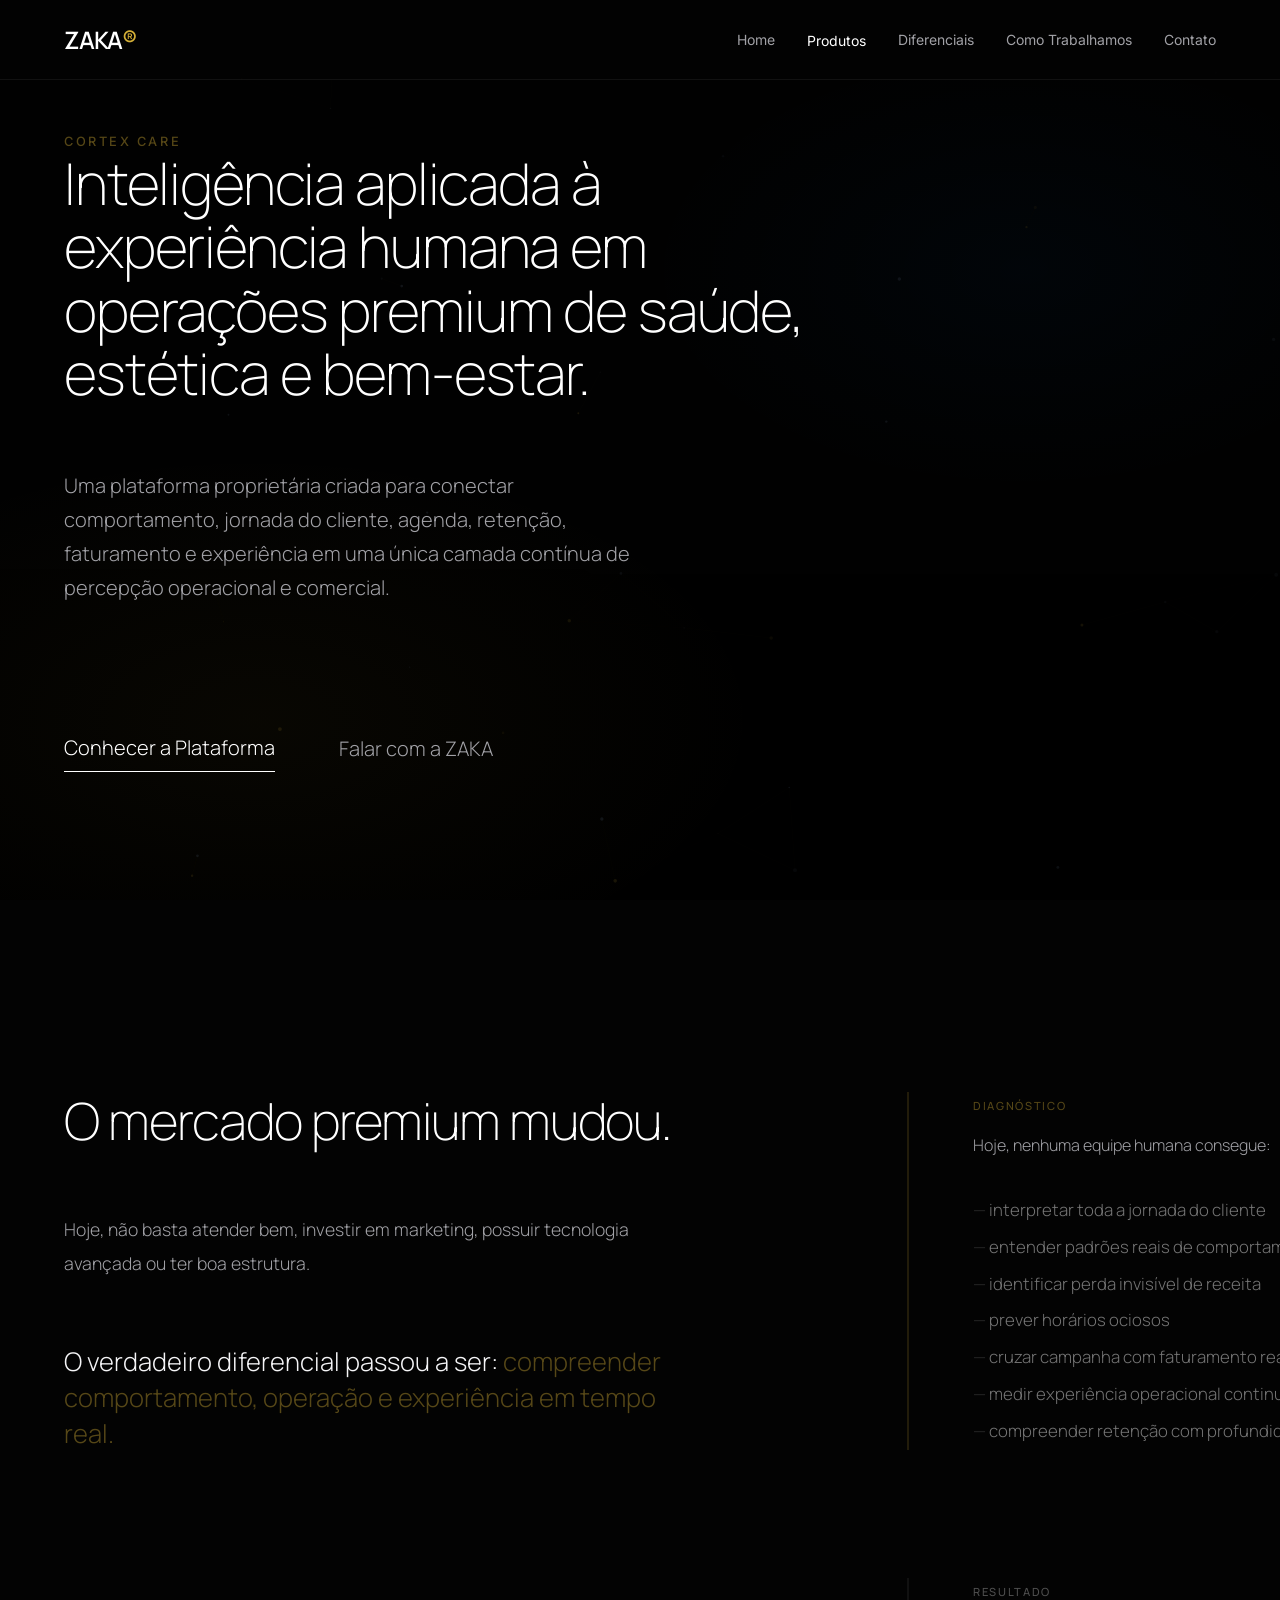
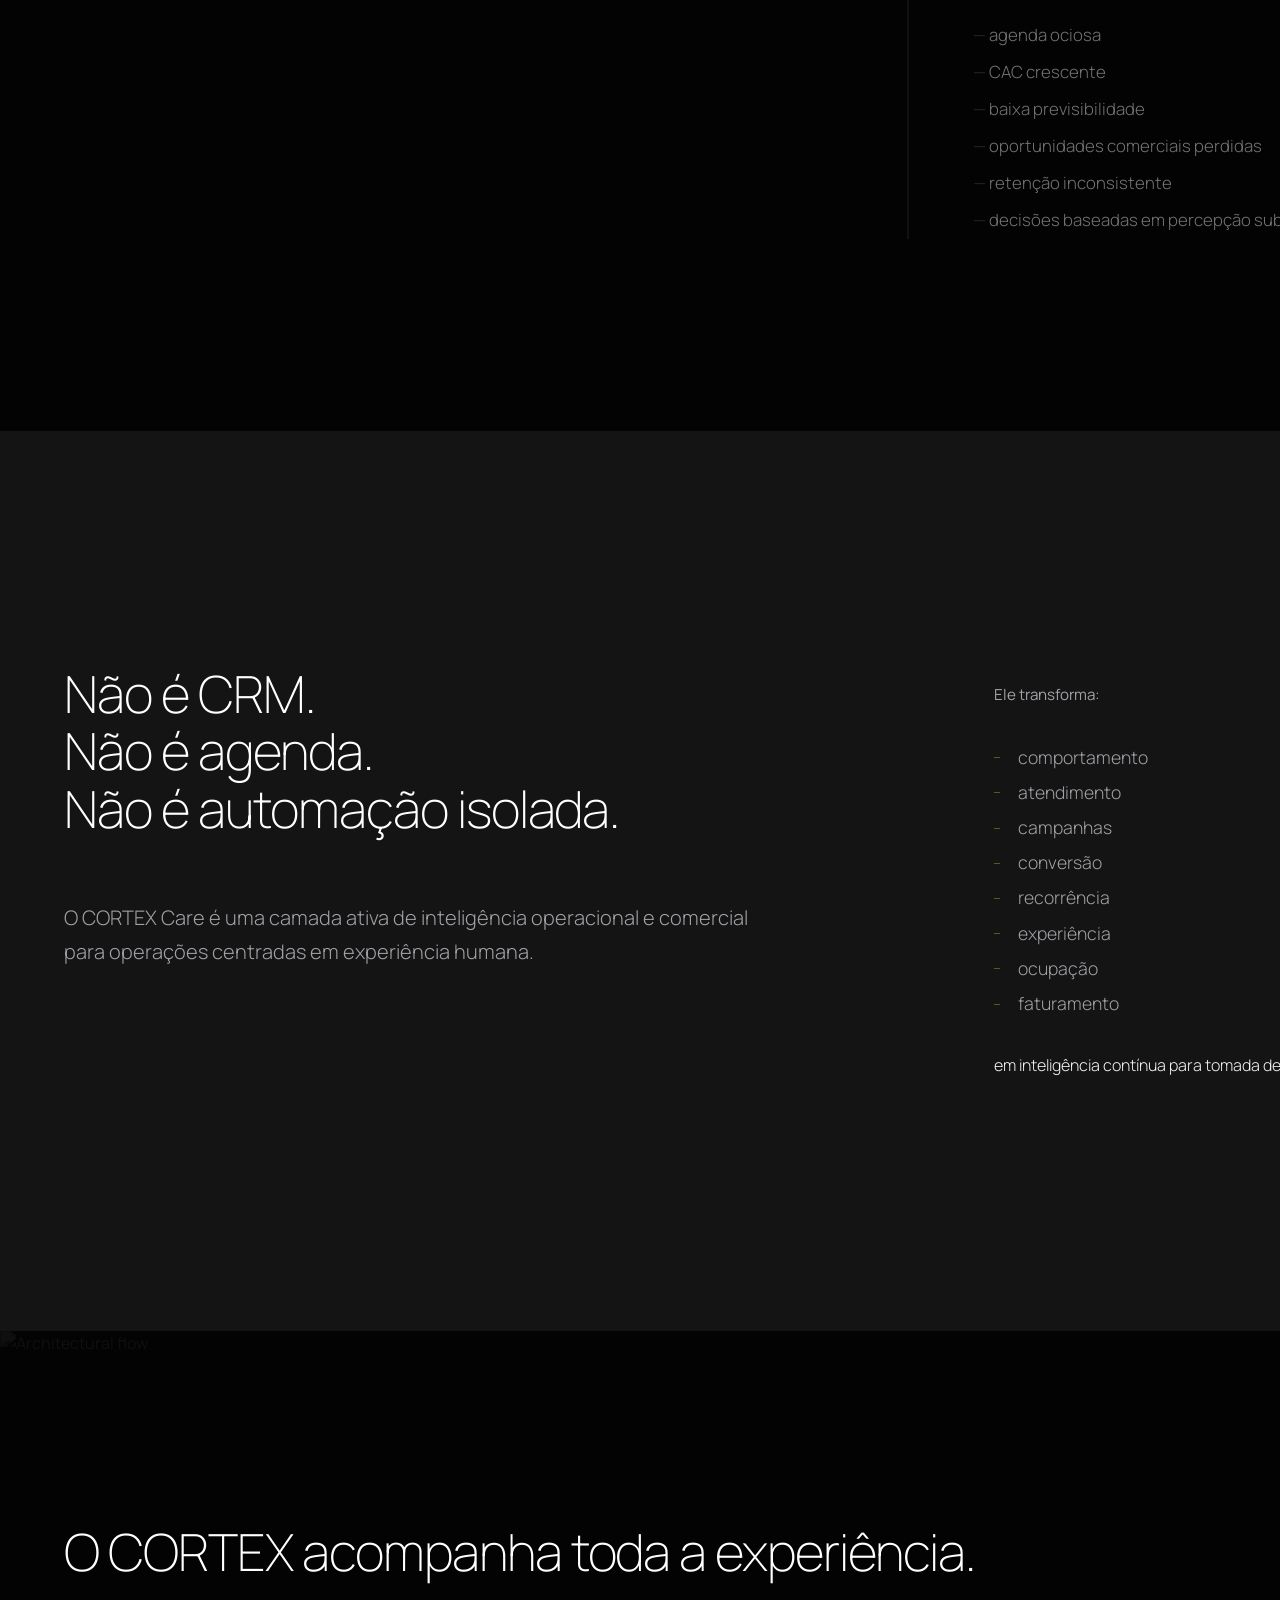
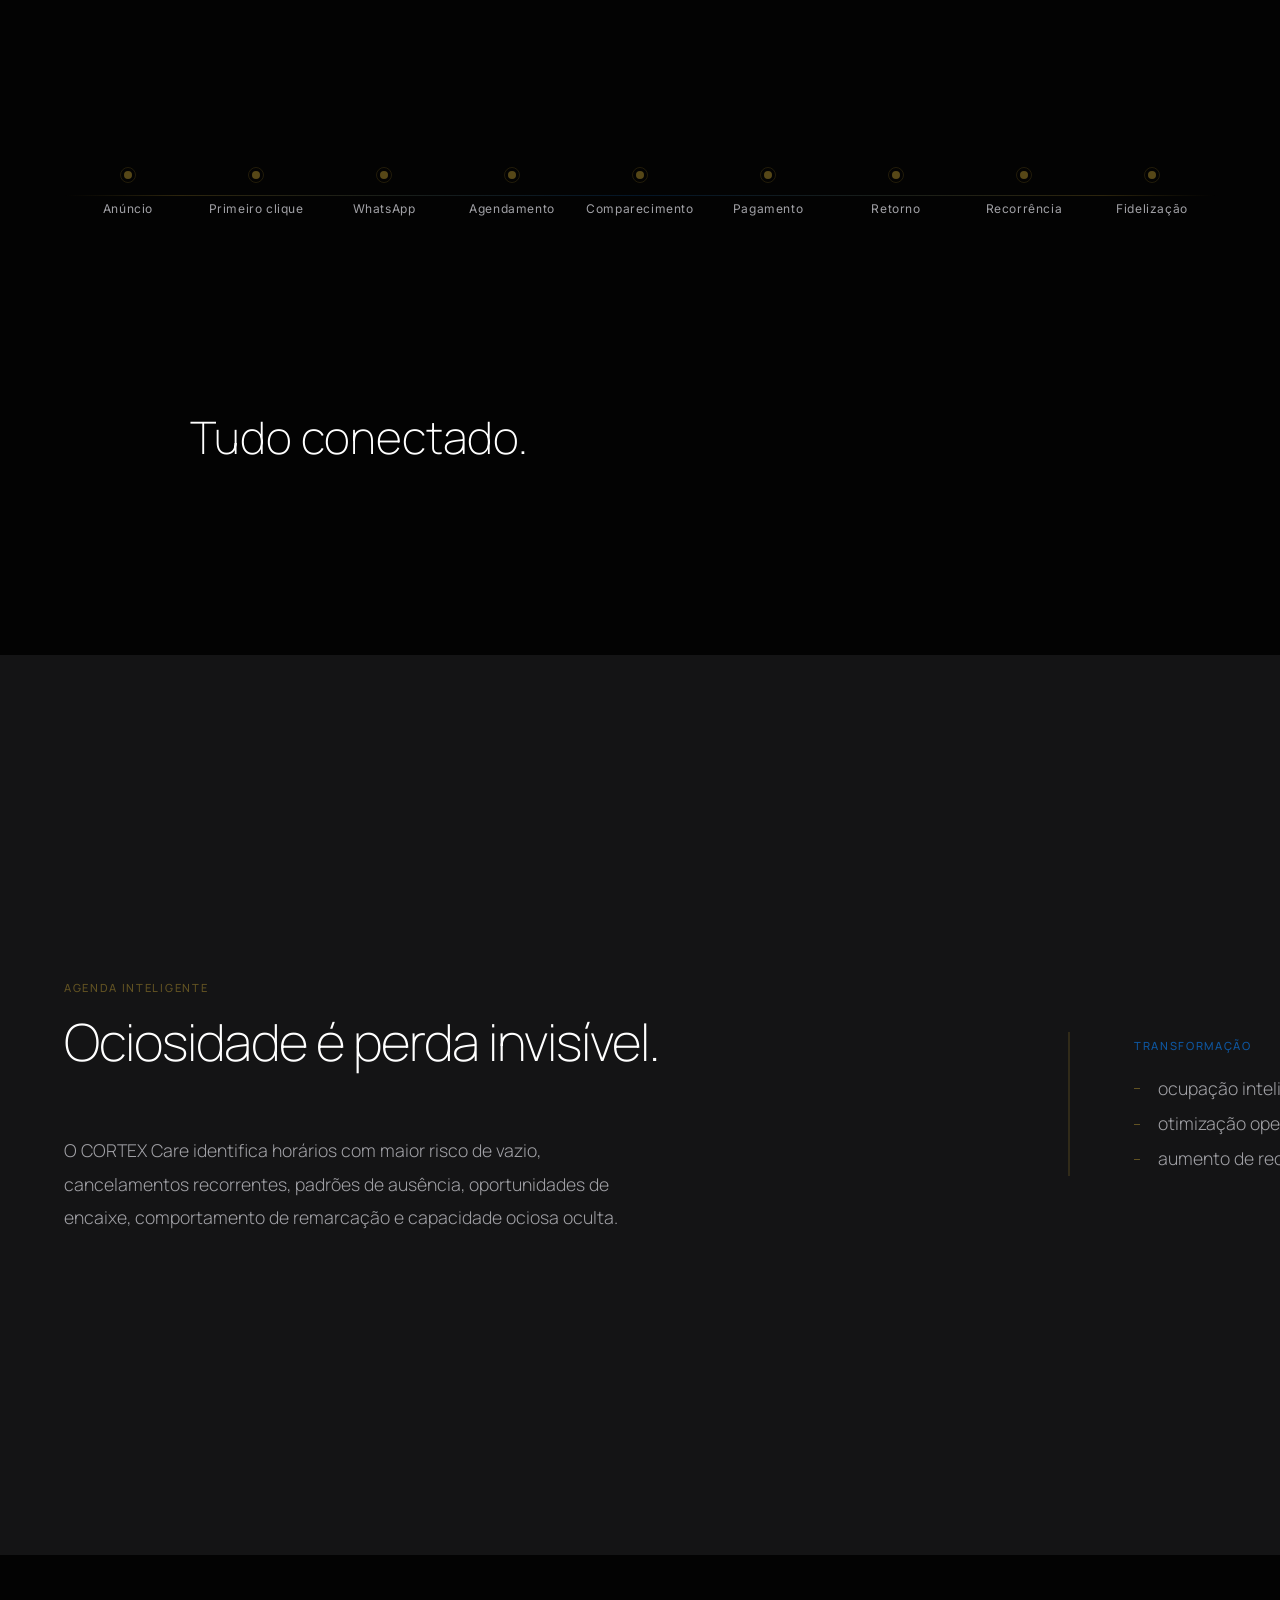
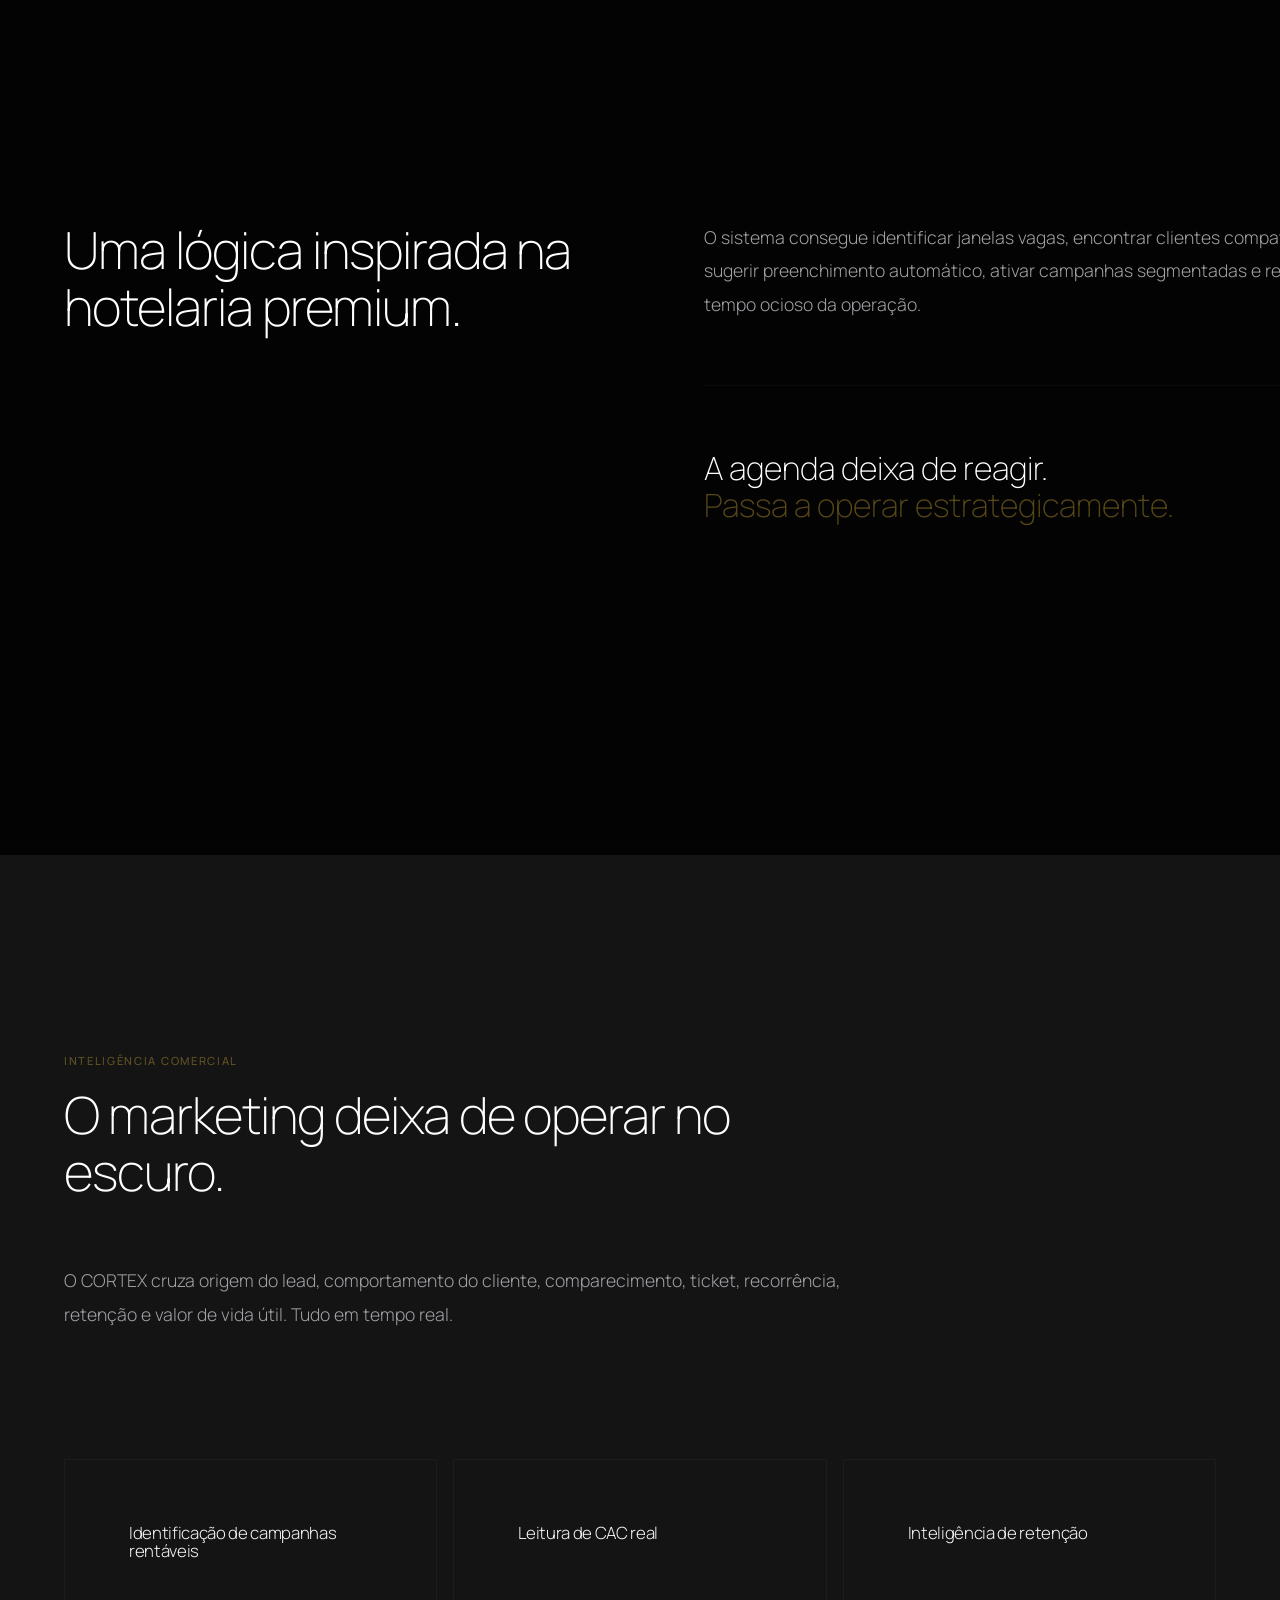
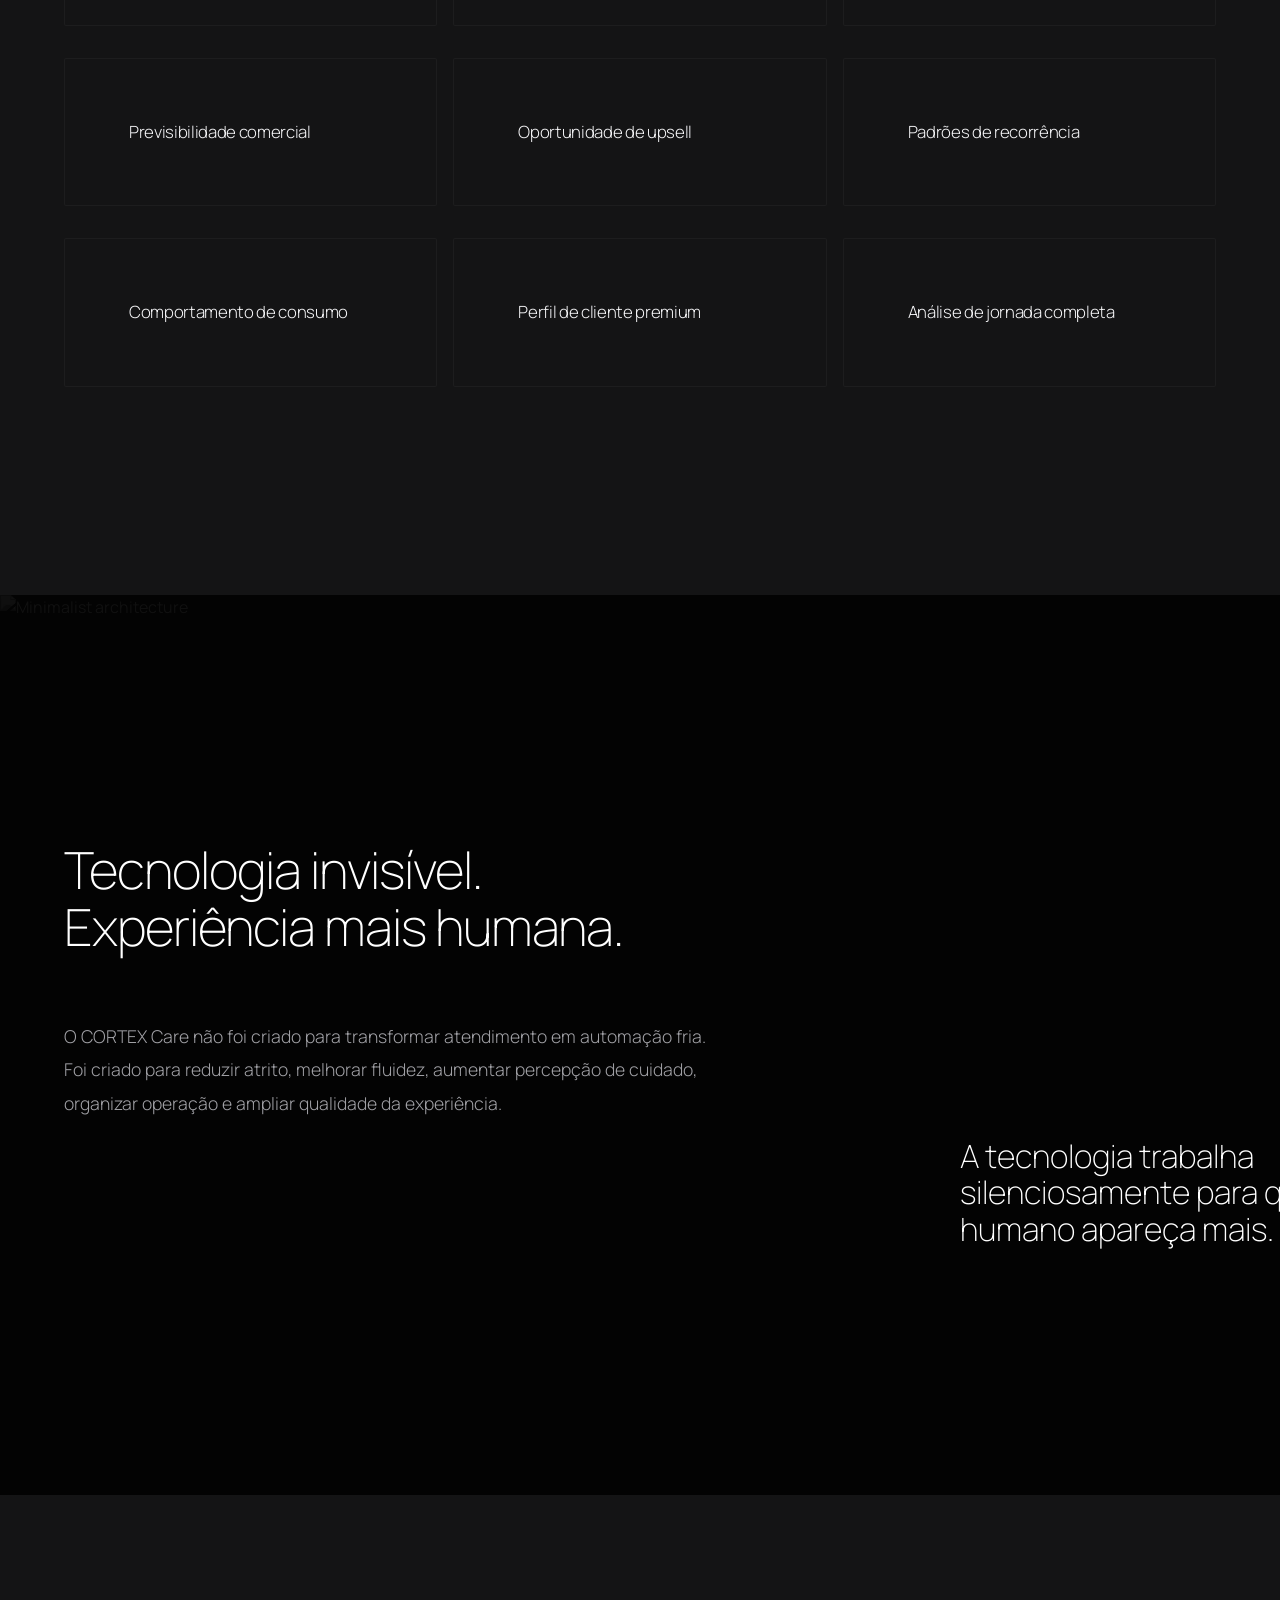
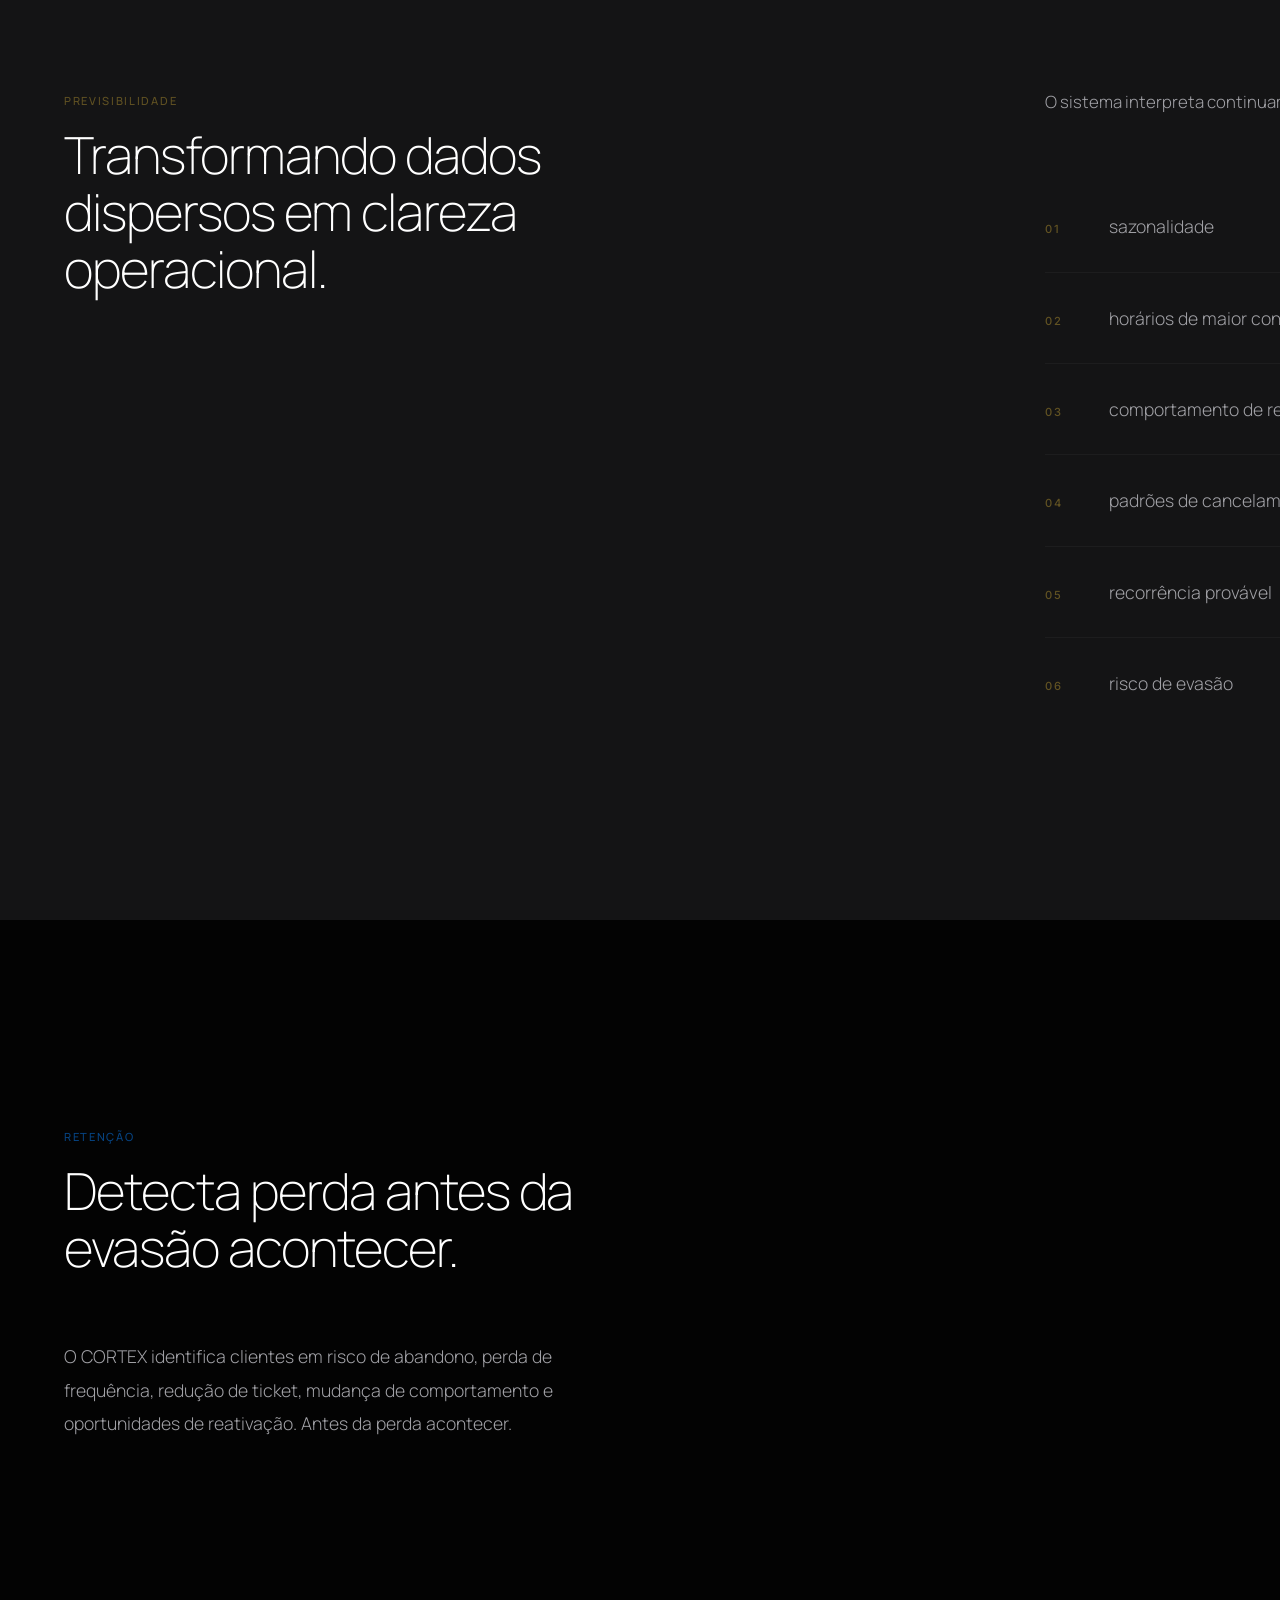
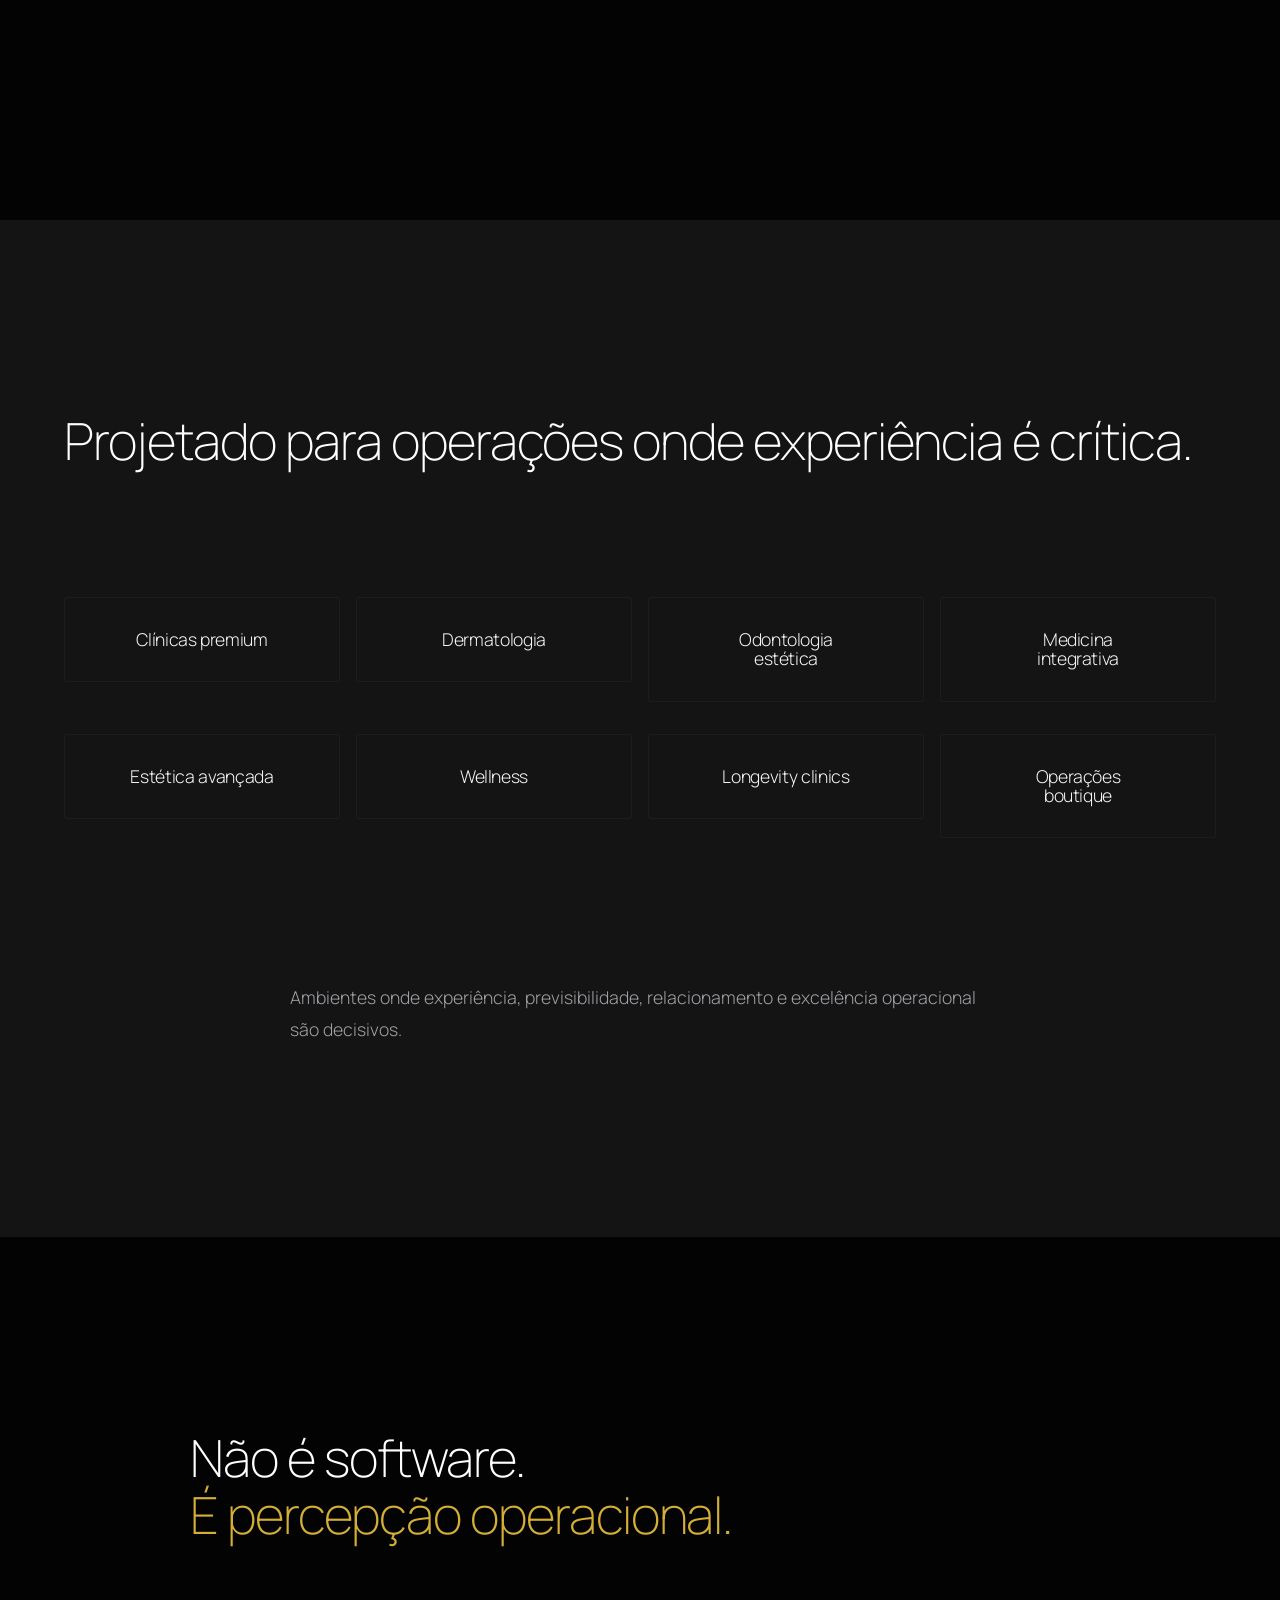
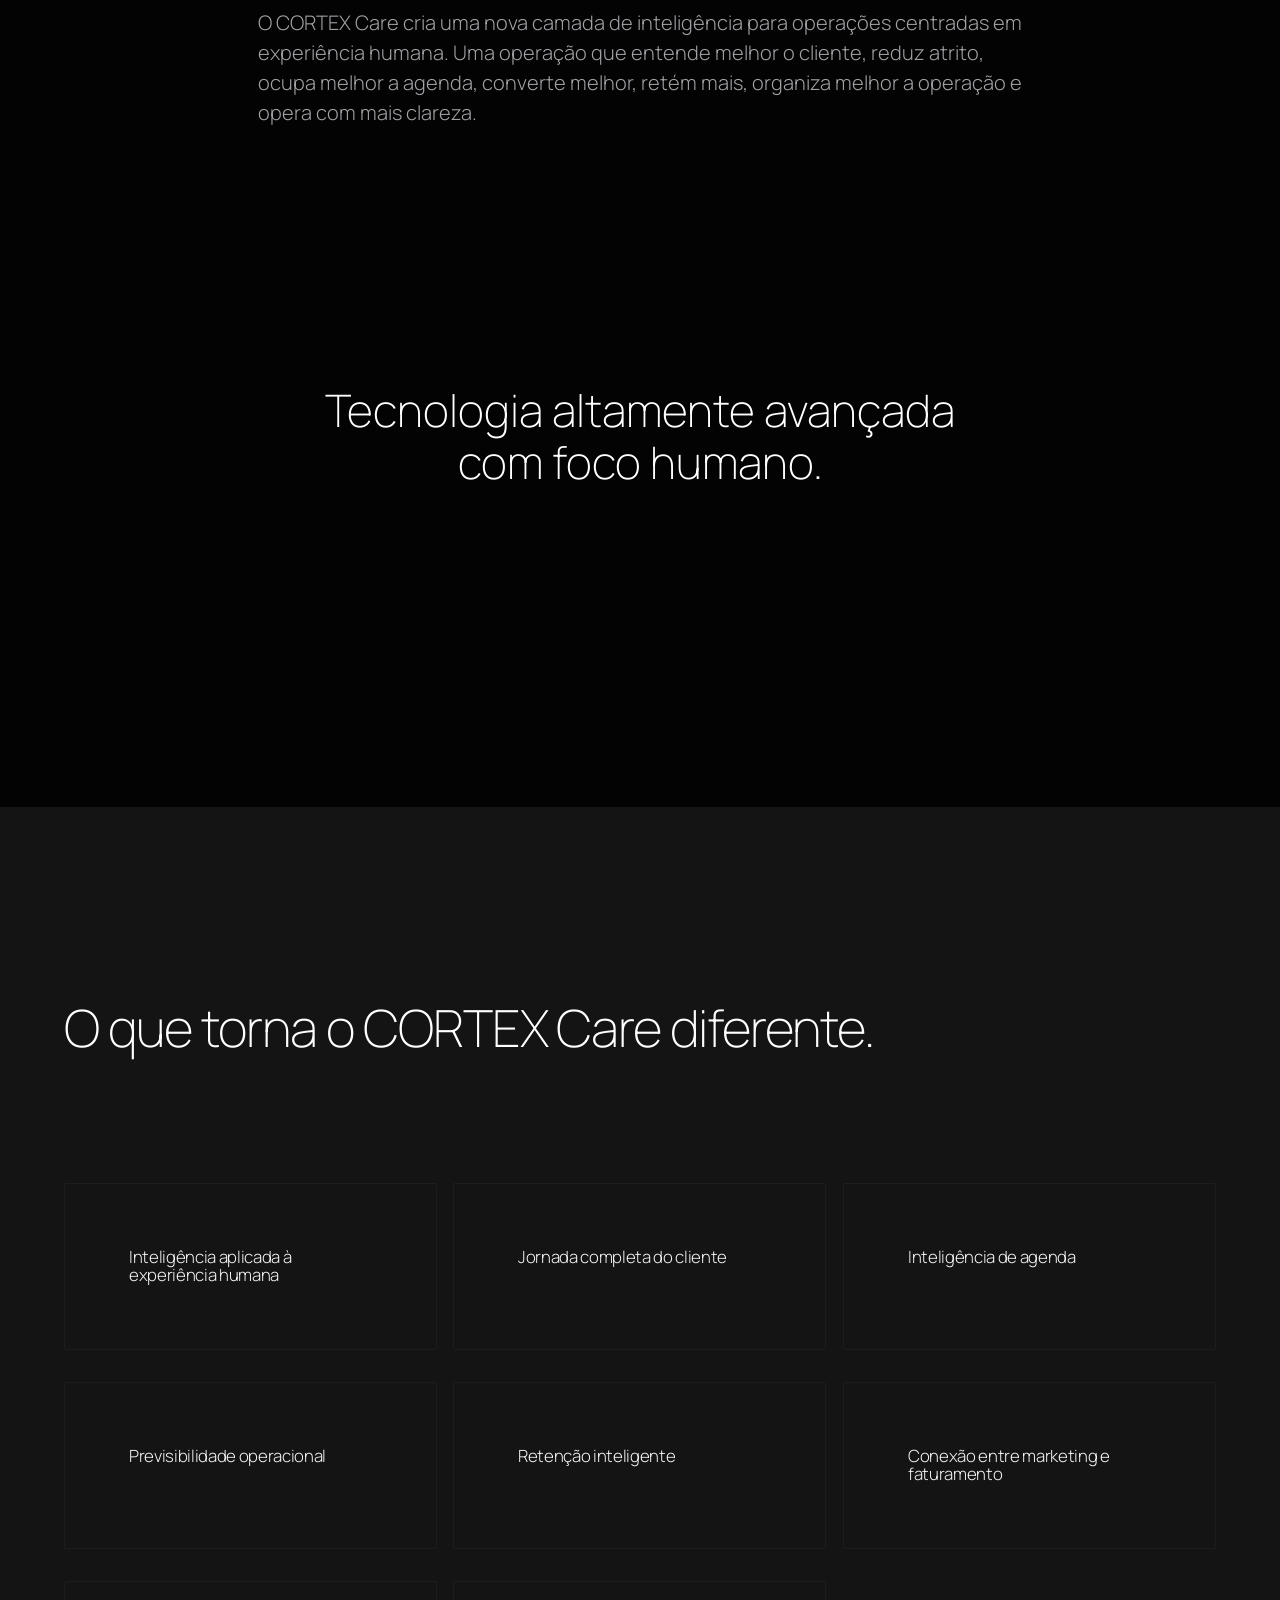
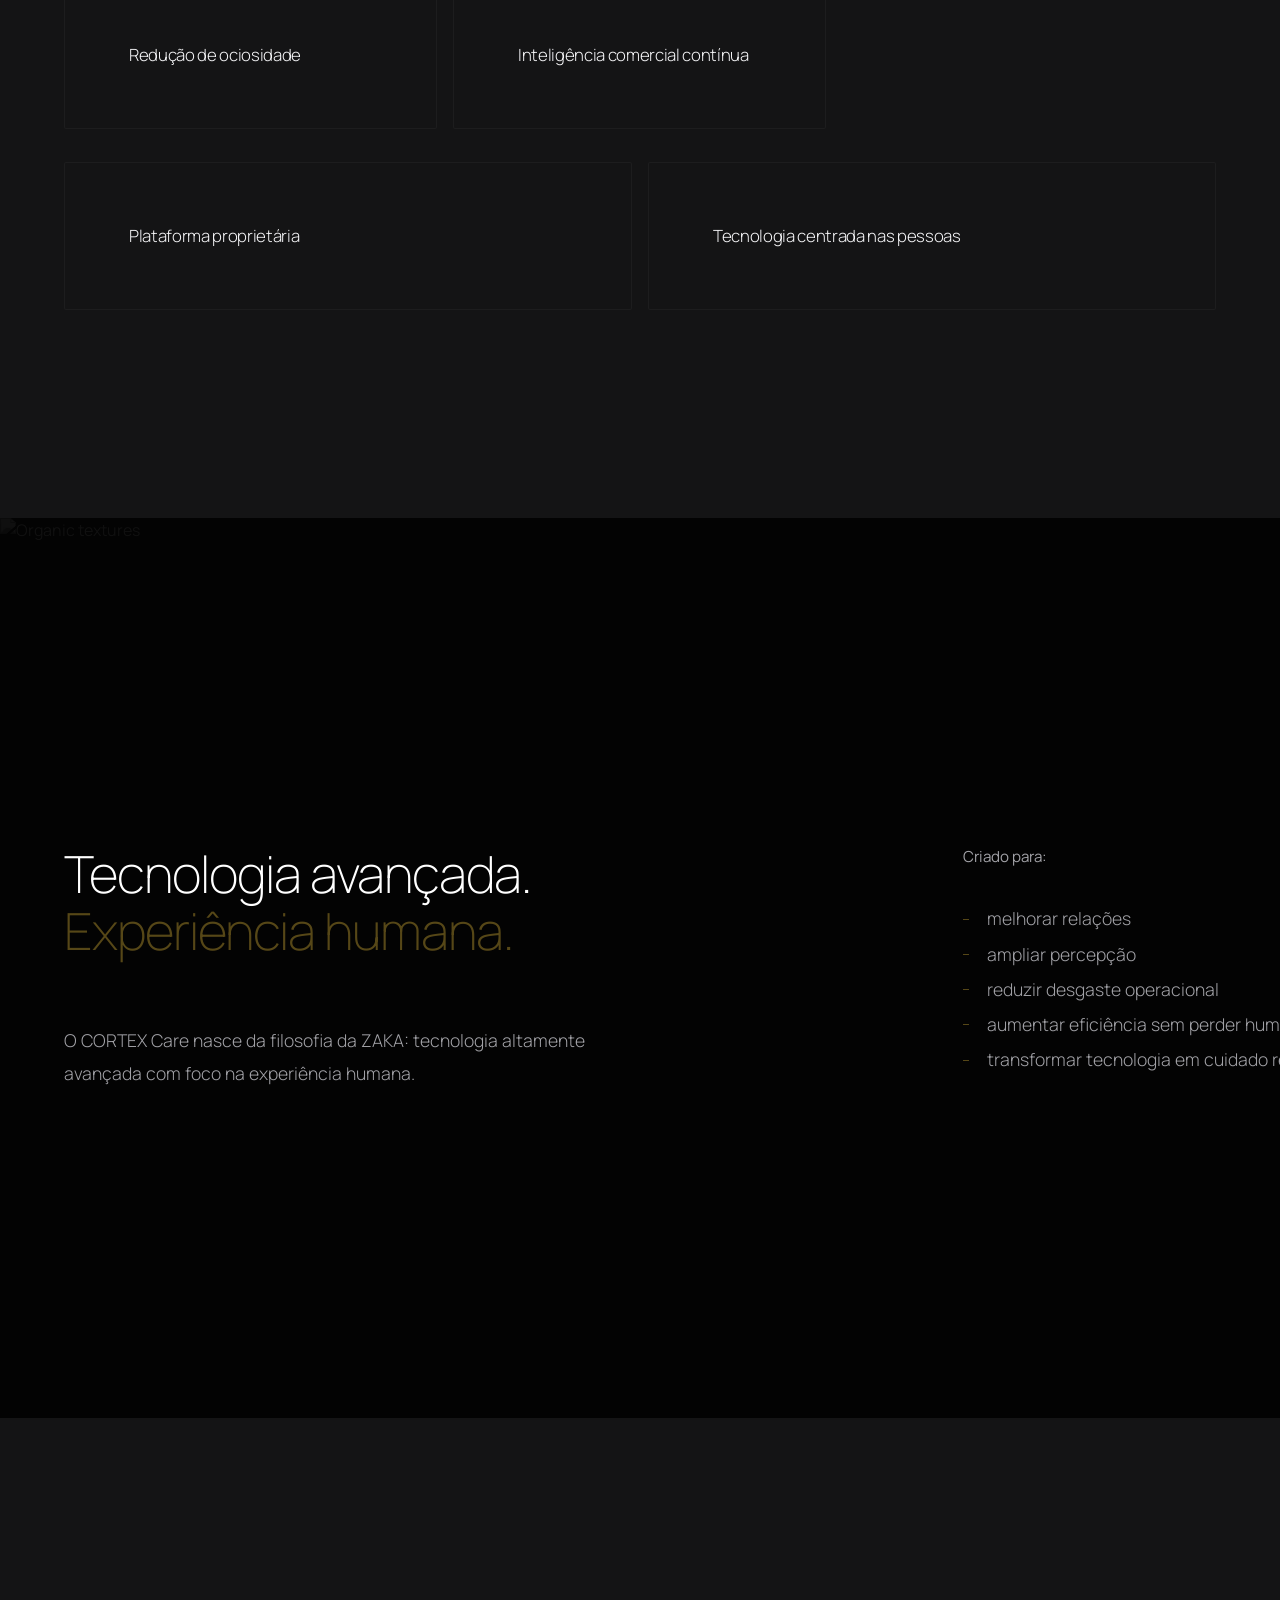
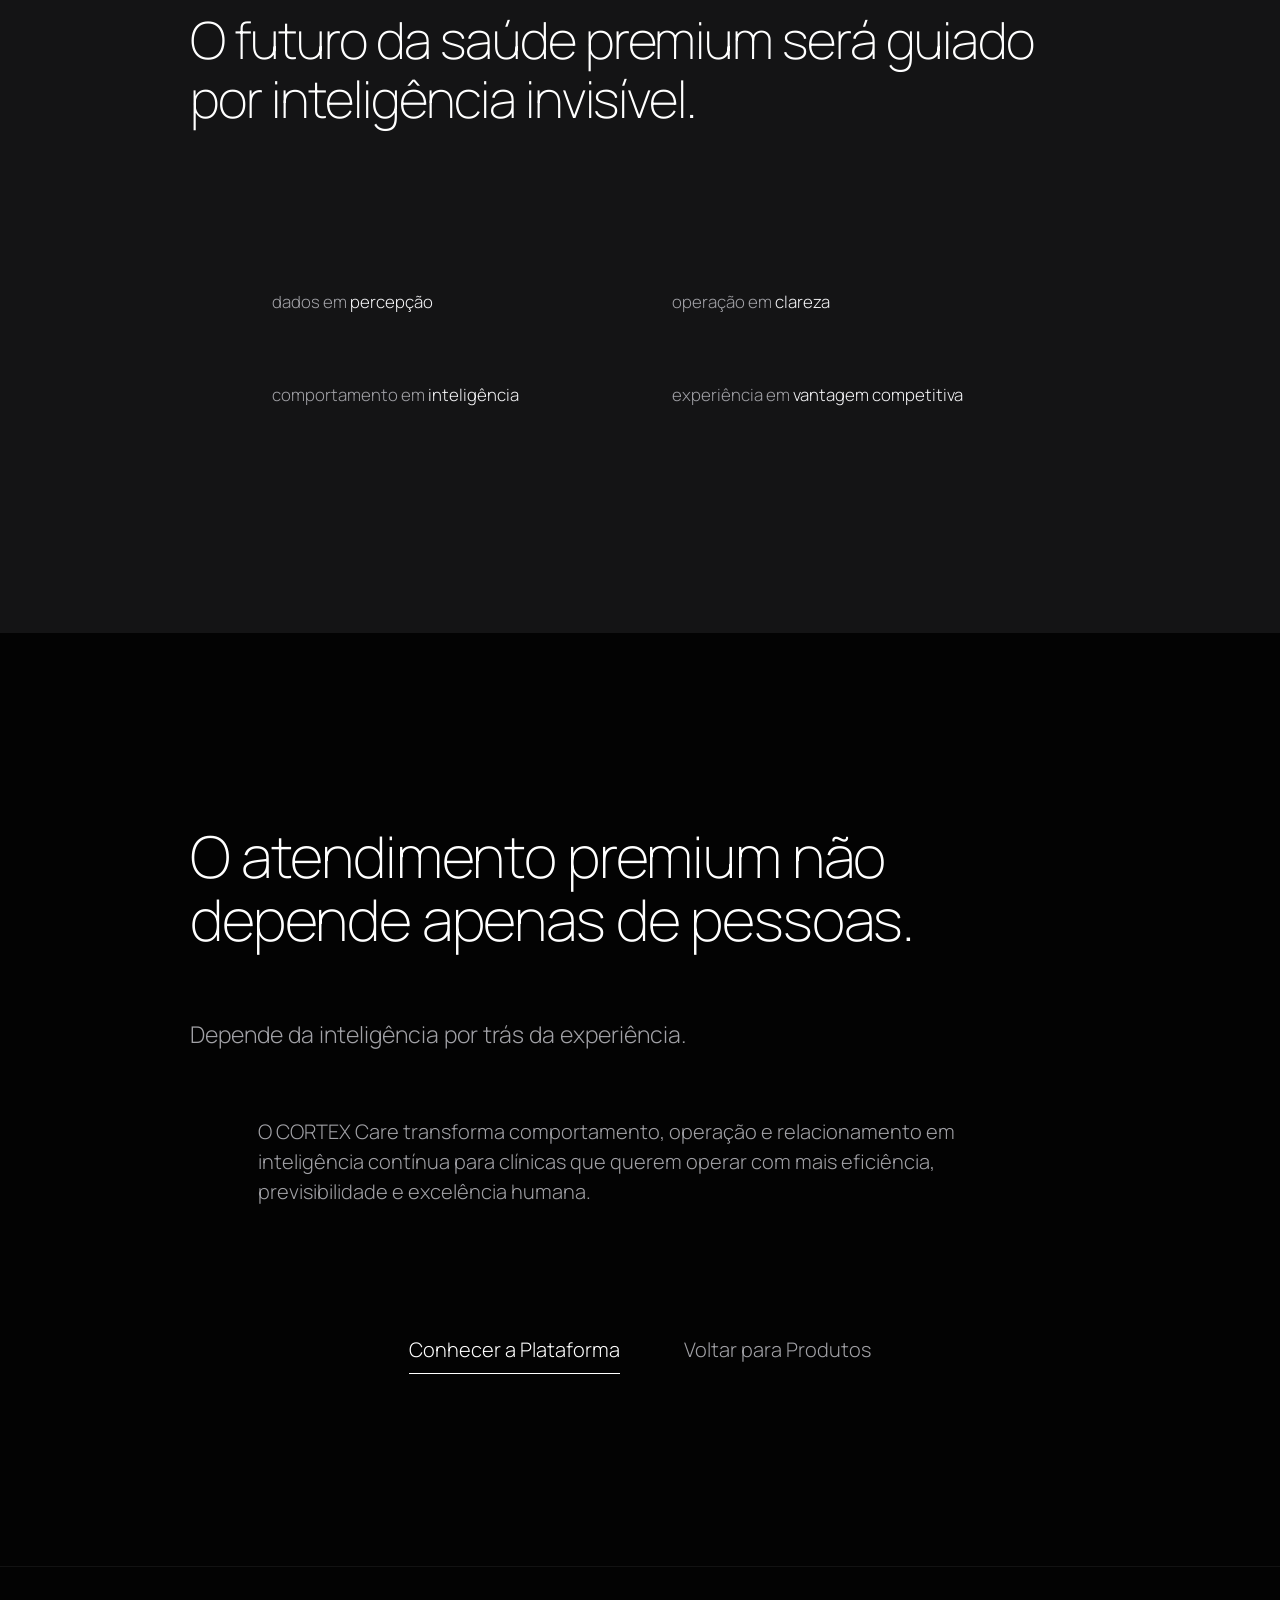
==== cortex-care.html @ 4cb1ba22 "Initial commit — ZAKA cinematic platform" ====
<!DOCTYPE html>
<html lang="pt-BR">
<head>
  <meta charset="UTF-8">
  <meta name="viewport" content="width=device-width, initial-scale=1.0">
  <title>CORTEX Care — Inteligência Aplicada à Experiência Humana | ZAKA</title>

  <meta name="description" content="CORTEX Care é uma plataforma proprietária de inteligência aplicada para clínicas premium, estética, wellness e saúde privada, conectando jornada do cliente, operação, agenda e retenção em tempo real.">
  <meta property="og:title" content="CORTEX Care — Inteligência Aplicada à Experiência Humana | ZAKA">
  <meta property="og:description" content="CORTEX Care é uma plataforma proprietária de inteligência aplicada para clínicas premium, estética, wellness e saúde privada, conectando jornada do cliente, operação, agenda e retenção em tempo real.">
  <meta property="og:type" content="website">
  <meta property="og:url" content="https://zaka.io/cortex-care">

  <link rel="stylesheet" href="css/core.css">
  <link rel="preconnect" href="https://images.unsplash.com">

  <style>
    /* ===== CORTEX CARE PAGE STYLES ===== */

    /* Hero */
    .hero-care {
      position: relative;
      min-height: 100vh;
      display: flex;
      align-items: center;
      overflow: hidden;
      background: var(--color-black);
    }
    .hero-care::before {
      content: '';
      position: absolute;
      inset: 0;
      background: linear-gradient(
        180deg,
        rgba(0,0,0,0.30) 0%,
        rgba(0,0,0,0.50) 40%,
        rgba(0,0,0,0.92) 100%
      );
      z-index: 1;
      pointer-events: none;
    }
    .hero-care .hero-bg {
      position: absolute;
      top: 0;
      left: 0;
      width: 100%;
      height: 100%;
      object-fit: cover;
      z-index: 0;
      opacity: 0.35;
      filter: grayscale(30%) contrast(110%) brightness(0.9);
      transform: scale(1.05) translateZ(0);
      transition: transform 8s cubic-bezier(0.16, 1, 0.3, 1);
    }

    /* Breathing organic overlay */
    .hero-organic-overlay {
      position: absolute;
      inset: 0;
      z-index: 1;
      pointer-events: none;
      background:
        radial-gradient(ellipse 80% 60% at 20% 80%, rgba(212,175,55,0.04) 0%, transparent 50%),
        radial-gradient(ellipse 60% 50% at 80% 30%, rgba(10,132,255,0.03) 0%, transparent 50%);
      animation: care-breathe 12s ease-in-out infinite alternate;
    }
    @keyframes care-breathe {
      0% { opacity: 0.6; transform: scale(1); }
      100% { opacity: 1; transform: scale(1.03); }
    }

    /* Subtle gold scan line */
    .care-scan {
      position: absolute;
      inset: 0;
      z-index: 1;
      opacity: 0.03;
      background-image:
        linear-gradient(rgba(212,175,55,0.06) 1px, transparent 1px);
      background-size: 100% 120px;
      animation: care-scan-drift 80s linear infinite;
      pointer-events: none;
    }
    @keyframes care-scan-drift {
      from { transform: translateY(0); }
      to { transform: translateY(-120px); }
    }

    /* Floating particles canvas for Care hero */
    #care-particles {
      position: absolute;
      top: 0;
      left: 0;
      width: 100%;
      height: 100%;
      z-index: 1;
      pointer-events: none;
      opacity: 0.5;
    }

    /* CTA buttons */
    .cta-primary {
      display: inline-block;
      color: var(--color-white);
      text-decoration: none;
      border-bottom: 1px solid var(--color-white);
      padding-bottom: 0.5rem;
      font-size: 1.25rem;
      font-weight: 300;
      transition: opacity 0.3s ease, border-color 0.3s ease;
    }
    .cta-primary:hover {
      opacity: 0.7;
      border-color: var(--color-accent-gold);
    }
    .cta-secondary {
      display: inline-block;
      color: var(--color-gray-text);
      text-decoration: none;
      padding-bottom: 0.5rem;
      font-size: 1.25rem;
      font-weight: 300;
      transition: color 0.3s ease;
    }
    .cta-secondary:hover { color: var(--color-white); }

    /* Labels */
    .label-gold {
      display: inline-block;
      font-size: 0.7rem;
      letter-spacing: 0.15em;
      text-transform: uppercase;
      color: var(--color-accent-gold-muted);
      margin-bottom: var(--space-sm);
      font-weight: 500;
    }
    .label-blue {
      display: inline-block;
      font-size: 0.7rem;
      letter-spacing: 0.15em;
      text-transform: uppercase;
      color: var(--color-accent-blue);
      margin-bottom: var(--space-sm);
      font-weight: 500;
    }

    /* Problem list items */
    .problem-list li {
      font-weight: 300;
      font-size: 1.05rem;
      line-height: 2.2;
      color: rgba(255,255,255,0.45);
    }
    .problem-list li::before {
      content: '— ';
      color: rgba(255,255,255,0.15);
    }

    /* Content block with gold left border */
    .content-border-block {
      border-left: 2px solid rgba(212,175,55,0.15);
      padding-left: var(--space-lg);
      transition: border-color 0.5s ease;
    }
    .content-border-block:hover {
      border-color: rgba(212,175,55,0.35);
    }

    /* Elegant cards for grids */
    .care-card {
      background: var(--color-graphite);
      border: 1px solid rgba(255,255,255,0.04);
      padding: var(--space-lg);
      border-radius: 2px;
      transition: all 0.6s cubic-bezier(0.16, 1, 0.3, 1);
      position: relative;
      overflow: hidden;
      height: 100%;
    }
    .care-card::before {
      content: '';
      position: absolute;
      inset: 0;
      background: radial-gradient(circle at center, rgba(10,132,255,0.04) 0%, transparent 70%);
      opacity: 0;
      transition: opacity 0.6s ease;
    }
    .care-card:hover {
      border-color: rgba(212,175,55,0.2);
      transform: translateY(-2px);
    }
    .care-card:hover::before { opacity: 1; }
    .care-card .card-content {
      position: relative;
      z-index: 2;
    }

    /* Journey timeline */
    .journey-timeline {
      display: flex;
      align-items: center;
      gap: 0;
      position: relative;
      padding: var(--space-lg) 0;
    }
    .journey-timeline::before {
      content: '';
      position: absolute;
      top: 50%;
      left: 0;
      width: 100%;
      height: 1px;
      background: linear-gradient(90deg,
        transparent 0%,
        rgba(212,175,55,0.2) 10%,
        rgba(10,132,255,0.15) 50%,
        rgba(212,175,55,0.2) 90%,
        transparent 100%
      );
      z-index: 0;
    }
    .journey-step {
      flex: 1;
      text-align: center;
      z-index: 1;
      position: relative;
    }
    .journey-step .step-dot {
      width: 8px;
      height: 8px;
      border-radius: 50%;
      background: var(--color-accent-gold-muted);
      margin: 0 auto var(--space-sm) auto;
      position: relative;
      transition: all 0.4s ease;
    }
    .journey-step .step-dot::after {
      content: '';
      position: absolute;
      inset: -4px;
      border-radius: 50%;
      border: 1px solid rgba(212,175,55,0.15);
      transition: all 0.4s ease;
    }
    .journey-step:hover .step-dot {
      background: var(--color-accent-gold);
      box-shadow: 0 0 20px rgba(212,175,55,0.3);
    }
    .journey-step:hover .step-dot::after {
      border-color: rgba(212,175,55,0.4);
      inset: -8px;
    }
    .journey-step .step-label {
      font-family: var(--font-secondary);
      font-size: 0.75rem;
      color: var(--color-gray-text);
      letter-spacing: 0.05em;
      font-weight: 400;
      transition: color 0.3s ease;
    }
    .journey-step:hover .step-label {
      color: var(--color-white);
    }

    /* Operation type cards */
    .operation-card {
      background: rgba(20,20,21,0.6);
      border: 1px solid rgba(255,255,255,0.04);
      padding: var(--space-md) var(--space-lg);
      border-radius: 2px;
      text-align: center;
      transition: all 0.5s cubic-bezier(0.16, 1, 0.3, 1);
    }
    .operation-card:hover {
      border-color: rgba(212,175,55,0.15);
      background: rgba(20,20,21,0.9);
    }
    .operation-card h4 {
      font-size: 1.1rem;
      font-weight: 300;
      color: var(--color-white-warm);
    }

    /* Numbered result items */
    .result-item {
      padding: var(--space-md) 0;
      border-bottom: 1px solid rgba(255,255,255,0.04);
      display: flex;
      gap: var(--space-md);
      align-items: baseline;
    }
    .result-item:last-child { border-bottom: none; }
    .result-num {
      font-size: 0.7rem;
      letter-spacing: 0.15em;
      color: var(--color-accent-gold-muted);
      font-weight: 500;
      min-width: 2rem;
      font-family: var(--font-secondary);
    }
    .result-text {
      font-size: 1.1rem;
      font-weight: 300;
      color: var(--color-gray-text);
      line-height: 1.5;
    }

    /* Section bg image */
    .section-img-bg {
      position: absolute;
      inset: 0;
      z-index: 0;
    }
    .section-img-bg img {
      width: 100%;
      height: 100%;
      object-fit: cover;
      filter: grayscale(100%) contrast(130%);
      opacity: 0.05;
    }

    /* Big quote style */
    .big-quote {
      font-size: clamp(2rem, 3.5vw, 3.5rem);
      font-weight: 200;
      line-height: 1.15;
      color: var(--color-white);
      max-width: 900px;
    }

    /* Transform list items */
    .transform-list li {
      font-weight: 300;
      font-size: 1.1rem;
      line-height: 2;
      color: var(--color-gray-text);
      position: relative;
      padding-left: 1.5rem;
    }
    .transform-list li::before {
      content: '';
      position: absolute;
      left: 0;
      top: 50%;
      width: 6px;
      height: 1px;
      background: rgba(212,175,55,0.4);
    }

    /* Responsive */
    @media (max-width: 1024px) {
      .journey-timeline {
        flex-wrap: wrap;
        gap: var(--space-sm);
      }
      .journey-step {
        flex: 0 0 calc(33.33% - 1rem);
        margin-bottom: var(--space-md);
      }
    }
    @media (max-width: 768px) {
      .care-scan { display: none; }
      .hero-organic-overlay { animation: none; opacity: 0.7; }
      .hero-care { min-height: 90vh; }
      .journey-timeline { flex-direction: column; align-items: stretch; }
      .journey-timeline::before { display: none; }
      .journey-step { text-align: left; display: flex; align-items: center; gap: var(--space-sm); }
      .journey-step .step-dot { margin: 0; flex-shrink: 0; }
      .care-card { padding: var(--space-md); }
      .content-border-block { padding-left: var(--space-md); }
    }
    @media (prefers-reduced-motion: reduce) {
      .care-scan { animation: none; }
      .hero-organic-overlay { animation: none; }
      .hero-care .hero-bg { transition: none; transform: scale(1); }
      .care-card, .operation-card { transition: none; }
      .journey-step .step-dot, .journey-step .step-dot::after { transition: none; }
    }
  </style>
</head>

<body>

  <!-- GLOBAL MENU -->
  <header class="nav-header">
    <div class="container nav-container">
      <a href="index.html" class="nav-logo">ZAKA<span class="text-gold">®</span></a>

      <nav class="nav-links">
        <a href="index.html" class="nav-link">Home</a>

        <div class="nav-item-dropdown">
          <a href="#" class="nav-link" style="color: var(--color-white);">Produtos</a>
          <div class="dropdown-menu">
            <div class="dropdown-section-title">CORTEX</div>
            <div class="dropdown-list">
              <a href="cortex-eleitor.html" class="dropdown-link text-white">CORTEX Eleitor</a>
              <a href="cortex-governo.html" class="dropdown-link text-white">CORTEX Governo</a>
              <a href="cortex-infra.html" class="dropdown-link text-white">CORTEX Infra</a>
              <a href="cortex-care.html" class="dropdown-link text-white">CORTEX Care</a>
              <a href="cortex-food.html" class="dropdown-link text-white">CORTEX Food</a>
            </div>
            <div class="dropdown-section-title" style="margin-top: 1.5rem;">Outras Plataformas</div>
            <div class="dropdown-list">
              <a href="specter.html" class="dropdown-link text-gold">Specter by ZAKA</a>
            </div>
          </div>
        </div>

        <a href="index.html#differentials" class="nav-link">Diferenciais</a>
        <a href="index.html#how-we-work" class="nav-link">Como Trabalhamos</a>
        <a href="#contact" class="nav-link">Contato</a>
      </nav>

      <button class="mobile-menu-btn" aria-label="Toggle Menu">
        <span></span>
        <span></span>
        <span></span>
      </button>
    </div>

    <div class="mobile-nav-overlay">
      <a href="index.html" class="nav-link">Home</a>
      <a href="#" class="nav-link">Cortex Suite</a>
      <a href="cortex-eleitor.html" class="nav-link text-white">Cortex Eleitor</a>
      <a href="cortex-governo.html" class="nav-link text-white">Cortex Governo</a>
      <a href="cortex-care.html" class="nav-link text-white">Cortex Care</a>
      <a href="cortex-food.html" class="nav-link text-white">Cortex Food</a>
      <a href="specter.html" class="nav-link text-gold">Specter by ZAKA</a>
      <a href="index.html#differentials" class="nav-link">Diferenciais</a>
      <a href="index.html#how-we-work" class="nav-link">Como Trabalhamos</a>
      <a href="#contact" class="nav-link">Contato</a>
    </div>
  </header>

  <main>

    <!-- ===== HERO ===== -->
    <section class="hero-care" id="hero">
      <img src="https://images.unsplash.com/photo-1600585154340-be6161a56a0c?q=80&w=2670&auto=format&fit=crop"
        alt="Premium minimalist architecture with soft light" class="hero-bg" data-parallax="0.04" loading="eager">
      <div class="hero-organic-overlay"></div>
      <div class="care-scan"></div>
      <canvas id="care-particles"></canvas>

      <div class="container" style="z-index: 2; position: relative;">
        <div class="grid items-center" style="min-height: 90vh;">
          <div class="col-8 fade-up delay-1">
            <span class="text-accent mb-md display-block" style="letter-spacing: 0.2em; font-size: 0.8rem; color: var(--color-accent-gold-muted);">CORTEX CARE</span>
            <h1 style="font-size: clamp(2.5rem, 4.5vw, 4.8rem); line-height: 1.1; font-weight: 200; margin-bottom: var(--space-lg); max-width: 900px;">
              Inteligência aplicada à experiência humana em operações premium de saúde, estética e bem-estar.
            </h1>
            <p class="text-large text-gray-text" style="max-width: 80%; margin-bottom: var(--space-xl); font-weight: 300; line-height: 1.7;">
              Uma plataforma proprietária criada para conectar comportamento, jornada do cliente, agenda, retenção, faturamento e experiência em uma única camada contínua de percepção operacional e comercial.
            </p>
            <div style="display: flex; gap: var(--space-lg); align-items: center; flex-wrap: wrap;">
              <a href="#plataforma" class="cta-primary">Conhecer a Plataforma</a>
              <a href="#contact" class="cta-secondary">Falar com a ZAKA</a>
            </div>
          </div>
        </div>
      </div>
    </section>


    <!-- ===== SEÇÃO 1 — O PROBLEMA ===== -->
    <section class="section" style="padding: var(--space-giant) 0;">
      <div class="container">
        <div class="grid" style="gap: var(--space-xl);">
          <div class="col-6 fade-up delay-1">
            <h2 class="text-h1 mb-lg" style="font-weight: 200; line-height: 1.12;">
              O mercado premium mudou.
            </h2>
            <p class="text-gray-text mb-lg" style="font-weight: 300; line-height: 1.9; font-size: 1.1rem;">
              Hoje, não basta atender bem, investir em marketing, possuir tecnologia avançada ou ter boa estrutura.
            </p>
            <p style="font-size: clamp(1.3rem, 2vw, 1.8rem); font-weight: 300; line-height: 1.4; color: var(--color-white-warm);">
              O verdadeiro diferencial passou a ser: <span style="color: var(--color-accent-gold-muted);">compreender comportamento, operação e experiência em tempo real.</span>
            </p>
          </div>

          <div class="col-5 fade-up delay-2" style="margin-left: auto;">
            <div class="content-border-block">
              <span class="label-gold">DIAGNÓSTICO</span>
              <p class="text-gray-text" style="font-weight: 300; line-height: 1.8; font-size: 1rem; margin-bottom: var(--space-md);">
                Hoje, nenhuma equipe humana consegue:
              </p>
              <ul class="problem-list" style="list-style: none; padding: 0;">
                <li>interpretar toda a jornada do cliente</li>
                <li>entender padrões reais de comportamento</li>
                <li>identificar perda invisível de receita</li>
                <li>prever horários ociosos</li>
                <li>cruzar campanha com faturamento real</li>
                <li>medir experiência operacional continuamente</li>
                <li>compreender retenção com profundidade</li>
              </ul>
            </div>

            <div class="content-border-block" style="margin-top: var(--space-xl); border-color: rgba(255,255,255,0.06);">
              <span class="label-blue" style="color: rgba(255,255,255,0.3);">RESULTADO</span>
              <ul class="problem-list" style="list-style: none; padding: 0;">
                <li>agenda ociosa</li>
                <li>CAC crescente</li>
                <li>baixa previsibilidade</li>
                <li>oportunidades comerciais perdidas</li>
                <li>retenção inconsistente</li>
                <li>decisões baseadas em percepção subjetiva</li>
              </ul>
            </div>
          </div>
        </div>
      </div>
    </section>


    <!-- ===== SEÇÃO 2 — O QUE O CORTEX CARE É ===== -->
    <section id="plataforma" class="section bg-graphite" style="padding: var(--space-giant) 0;">
      <div class="container">
        <div class="grid" style="gap: var(--space-xl);">
          <div class="col-7 fade-up delay-1">
            <h2 class="text-h1 mb-lg" style="font-weight: 200; line-height: 1.12;">
              Não é CRM.<br>Não é agenda.<br><span class="text-gray-text">Não é automação isolada.</span>
            </h2>
            <p class="text-large text-gray-text" style="font-weight: 300; line-height: 1.7; max-width: 90%; margin-bottom: var(--space-xl);">
              O CORTEX Care é uma camada ativa de inteligência operacional e comercial para operações centradas em experiência humana.
            </p>
          </div>
          <div class="col-4 fade-up delay-2" style="margin-left: auto; display: flex; align-items: center;">
            <div>
              <p class="text-gray-text mb-md" style="font-weight: 400; font-size: 0.95rem;">Ele transforma:</p>
              <ul class="transform-list" style="list-style: none; padding: 0;">
                <li>comportamento</li>
                <li>atendimento</li>
                <li>campanhas</li>
                <li>conversão</li>
                <li>recorrência</li>
                <li>experiência</li>
                <li>ocupação</li>
                <li>faturamento</li>
              </ul>
              <p style="margin-top: var(--space-md); font-weight: 300; font-size: 1rem; color: var(--color-white-warm);">
                em inteligência contínua para tomada de decisão.
              </p>
            </div>
          </div>
        </div>
      </div>
    </section>


    <!-- ===== SEÇÃO 3 — JORNADA COMPLETA ===== -->
    <section class="section" style="padding: var(--space-giant) 0; position: relative; overflow: hidden;">
      <div class="section-img-bg">
        <img src="https://images.unsplash.com/photo-1545569341-9eb8b30979d9?q=80&w=2670&auto=format&fit=crop"
          alt="Architectural flow" loading="lazy">
      </div>

      <div class="container" style="position: relative; z-index: 2;">
        <div class="fade-up delay-1 text-center mb-xl">
          <h2 class="text-h1" style="font-weight: 200;">O CORTEX acompanha toda a experiência.</h2>
        </div>

        <div class="journey-timeline fade-up delay-2">
          <div class="journey-step">
            <div class="step-dot"></div>
            <span class="step-label">Anúncio</span>
          </div>
          <div class="journey-step">
            <div class="step-dot"></div>
            <span class="step-label">Primeiro clique</span>
          </div>
          <div class="journey-step">
            <div class="step-dot"></div>
            <span class="step-label">WhatsApp</span>
          </div>
          <div class="journey-step">
            <div class="step-dot"></div>
            <span class="step-label">Agendamento</span>
          </div>
          <div class="journey-step">
            <div class="step-dot"></div>
            <span class="step-label">Comparecimento</span>
          </div>
          <div class="journey-step">
            <div class="step-dot"></div>
            <span class="step-label">Pagamento</span>
          </div>
          <div class="journey-step">
            <div class="step-dot"></div>
            <span class="step-label">Retorno</span>
          </div>
          <div class="journey-step">
            <div class="step-dot"></div>
            <span class="step-label">Recorrência</span>
          </div>
          <div class="journey-step">
            <div class="step-dot"></div>
            <span class="step-label">Fidelização</span>
          </div>
        </div>

        <div class="fade-up delay-3 text-center" style="padding-top: var(--space-xl);">
          <p class="big-quote" style="margin: 0 auto;">
            Tudo conectado.
          </p>
        </div>
      </div>
    </section>


    <!-- ===== SEÇÃO 4 — INTELIGÊNCIA DE AGENDA ===== -->
    <section class="section bg-graphite" style="padding: var(--space-giant) 0;">
      <div class="container">
        <div class="grid" style="gap: var(--space-xl);">
          <div class="col-6 fade-up delay-1">
            <span class="label-gold">AGENDA INTELIGENTE</span>
            <h2 class="text-h1 mb-lg" style="font-weight: 200; line-height: 1.12;">
              Ociosidade é perda invisível.
            </h2>
            <p class="text-gray-text" style="font-weight: 300; line-height: 1.9; font-size: 1.1rem; max-width: 90%;">
              O CORTEX Care identifica horários com maior risco de vazio, cancelamentos recorrentes, padrões de ausência, oportunidades de encaixe, comportamento de remarcação e capacidade ociosa oculta.
            </p>
          </div>
          <div class="col-5 fade-up delay-2" style="margin-left: auto; display: flex; align-items: center;">
            <div class="content-border-block">
              <span class="label-blue" style="color: rgba(10,132,255,0.6);">TRANSFORMAÇÃO</span>
              <ul class="transform-list" style="list-style: none; padding: 0;">
                <li>ocupação inteligente</li>
                <li>otimização operacional</li>
                <li>aumento de receita</li>
              </ul>
            </div>
          </div>
        </div>
      </div>
    </section>


    <!-- ===== SEÇÃO 5 — PREENCHIMENTO INTELIGENTE ===== -->
    <section class="section" style="padding: var(--space-giant) 0;">
      <div class="container">
        <div class="grid" style="gap: var(--space-xl);">
          <div class="col-5 fade-up delay-1">
            <h2 class="text-h1 mb-lg" style="font-weight: 200; line-height: 1.12;">
              Uma lógica inspirada na hotelaria premium.
            </h2>
          </div>
          <div class="col-6 fade-up delay-2" style="margin-left: auto;">
            <p class="text-gray-text mb-lg" style="font-weight: 300; line-height: 1.9; font-size: 1.1rem;">
              O sistema consegue identificar janelas vagas, encontrar clientes compatíveis, sugerir preenchimento automático, ativar campanhas segmentadas e reduzir tempo ocioso da operação.
            </p>
            <div style="padding: var(--space-lg) 0; border-top: 1px solid rgba(255,255,255,0.04);">
              <p class="big-quote" style="font-size: clamp(1.5rem, 2.5vw, 2.5rem);">
                A agenda deixa de reagir.<br>
                <span style="color: var(--color-accent-gold-muted);">Passa a operar estrategicamente.</span>
              </p>
            </div>
          </div>
        </div>
      </div>
    </section>


    <!-- ===== SEÇÃO 6 — INTELIGÊNCIA COMERCIAL ===== -->
    <section class="section bg-graphite" style="padding: var(--space-giant) 0;">
      <div class="container">
        <div class="fade-up delay-1 mb-xl">
          <span class="label-gold">INTELIGÊNCIA COMERCIAL</span>
          <h2 class="text-h1 mb-lg" style="font-weight: 200; line-height: 1.12; max-width: 800px;">
            O marketing deixa de operar no escuro.
          </h2>
          <p class="text-gray-text" style="font-weight: 300; line-height: 1.9; font-size: 1.1rem; max-width: 800px;">
            O CORTEX cruza origem do lead, comportamento do cliente, comparecimento, ticket, recorrência, retenção e valor de vida útil. Tudo em tempo real.
          </p>
        </div>

        <div class="grid fade-up delay-2" style="gap: var(--space-sm);">
          <div class="col-4 mb-sm">
            <div class="care-card"><div class="card-content">
              <h4 style="font-size: 1.05rem; font-weight: 300; color: var(--color-white-warm);">Identificação de campanhas rentáveis</h4>
            </div></div>
          </div>
          <div class="col-4 mb-sm">
            <div class="care-card"><div class="card-content">
              <h4 style="font-size: 1.05rem; font-weight: 300; color: var(--color-white-warm);">Leitura de CAC real</h4>
            </div></div>
          </div>
          <div class="col-4 mb-sm">
            <div class="care-card"><div class="card-content">
              <h4 style="font-size: 1.05rem; font-weight: 300; color: var(--color-white-warm);">Inteligência de retenção</h4>
            </div></div>
          </div>
          <div class="col-4 mb-sm">
            <div class="care-card"><div class="card-content">
              <h4 style="font-size: 1.05rem; font-weight: 300; color: var(--color-white-warm);">Previsibilidade comercial</h4>
            </div></div>
          </div>
          <div class="col-4 mb-sm">
            <div class="care-card"><div class="card-content">
              <h4 style="font-size: 1.05rem; font-weight: 300; color: var(--color-white-warm);">Oportunidade de upsell</h4>
            </div></div>
          </div>
          <div class="col-4 mb-sm">
            <div class="care-card"><div class="card-content">
              <h4 style="font-size: 1.05rem; font-weight: 300; color: var(--color-white-warm);">Padrões de recorrência</h4>
            </div></div>
          </div>
          <div class="col-4 mb-sm">
            <div class="care-card"><div class="card-content">
              <h4 style="font-size: 1.05rem; font-weight: 300; color: var(--color-white-warm);">Comportamento de consumo</h4>
            </div></div>
          </div>
          <div class="col-4 mb-sm">
            <div class="care-card"><div class="card-content">
              <h4 style="font-size: 1.05rem; font-weight: 300; color: var(--color-white-warm);">Perfil de cliente premium</h4>
            </div></div>
          </div>
          <div class="col-4 mb-sm">
            <div class="care-card"><div class="card-content">
              <h4 style="font-size: 1.05rem; font-weight: 300; color: var(--color-white-warm);">Análise de jornada completa</h4>
            </div></div>
          </div>
        </div>
      </div>
    </section>


    <!-- ===== SEÇÃO 7 — EXPERIÊNCIA HUMANA ===== -->
    <section class="section" style="padding: var(--space-giant) 0; position: relative; overflow: hidden;">
      <div class="section-img-bg">
        <img src="https://images.unsplash.com/photo-1487958449943-2429e8be8625?q=80&w=2670&auto=format&fit=crop"
          alt="Minimalist architecture" loading="lazy">
      </div>

      <div class="container" style="position: relative; z-index: 2;">
        <div class="grid" style="gap: var(--space-xl);">
          <div class="col-7 fade-up delay-1">
            <h2 class="text-h1 mb-lg" style="font-weight: 200; line-height: 1.12;">
              Tecnologia invisível.<br><span class="text-gray-text">Experiência mais humana.</span>
            </h2>
            <p class="text-gray-text" style="font-weight: 300; line-height: 1.9; font-size: 1.1rem; max-width: 85%; margin-bottom: var(--space-xl);">
              O CORTEX Care não foi criado para transformar atendimento em automação fria. Foi criado para reduzir atrito, melhorar fluidez, aumentar percepção de cuidado, organizar operação e ampliar qualidade da experiência.
            </p>
          </div>
          <div class="col-4 fade-up delay-2" style="margin-left: auto; display: flex; align-items: flex-end;">
            <p class="big-quote" style="font-size: clamp(1.5rem, 2.5vw, 2.2rem);">
              A tecnologia trabalha silenciosamente para que o humano apareça mais.
            </p>
          </div>
        </div>
      </div>
    </section>


    <!-- ===== SEÇÃO 8 — PREVISIBILIDADE OPERACIONAL ===== -->
    <section class="section bg-graphite" style="padding: var(--space-giant) 0;">
      <div class="container">
        <div class="grid" style="gap: var(--space-xl);">
          <div class="col-5 fade-up delay-1">
            <span class="label-gold">PREVISIBILIDADE</span>
            <h2 class="text-h1 mb-lg" style="font-weight: 200; line-height: 1.12;">
              Transformando dados dispersos em clareza operacional.
            </h2>
          </div>
          <div class="col-6 fade-up delay-2" style="margin-left: auto;">
            <p class="text-gray-text mb-lg" style="font-weight: 300; line-height: 1.8; font-size: 1.05rem;">
              O sistema interpreta continuamente:
            </p>
            <div class="result-item"><span class="result-num">01</span><span class="result-text">sazonalidade</span></div>
            <div class="result-item"><span class="result-num">02</span><span class="result-text">horários de maior conversão</span></div>
            <div class="result-item"><span class="result-num">03</span><span class="result-text">comportamento de recompra</span></div>
            <div class="result-item"><span class="result-num">04</span><span class="result-text">padrões de cancelamento</span></div>
            <div class="result-item"><span class="result-num">05</span><span class="result-text">recorrência provável</span></div>
            <div class="result-item"><span class="result-num">06</span><span class="result-text">risco de evasão</span></div>
          </div>
        </div>
      </div>
    </section>


    <!-- ===== SEÇÃO 9 — RETENÇÃO INTELIGENTE ===== -->
    <section class="section" style="padding: var(--space-giant) 0;">
      <div class="container">
        <div class="grid" style="gap: var(--space-xl);">
          <div class="col-6 fade-up delay-1">
            <span class="label-blue" style="color: rgba(10,132,255,0.5);">RETENÇÃO</span>
            <h2 class="text-h1 mb-lg" style="font-weight: 200; line-height: 1.12;">
              Detecta perda antes da evasão acontecer.
            </h2>
            <p class="text-gray-text" style="font-weight: 300; line-height: 1.9; font-size: 1.1rem; max-width: 90%;">
              O CORTEX identifica clientes em risco de abandono, perda de frequência, redução de ticket, mudança de comportamento e oportunidades de reativação. Antes da perda acontecer.
            </p>
          </div>
          <div class="col-5 fade-up delay-2 blur-in" style="margin-left: auto; position: relative; height: 55vh; border-radius: 2px; overflow: hidden;">
            <img src="https://images.unsplash.com/photo-1600607687939-ce8a6c25118c?q=80&w=2670&auto=format&fit=crop"
              alt="Serene architectural interior" style="width: 100%; height: 100%; object-fit: cover; filter: grayscale(100%) contrast(130%); opacity: 0.15;"
              data-parallax="0.06" loading="lazy">
          </div>
        </div>
      </div>
    </section>


    <!-- ===== SEÇÃO 10 — OPERAÇÃO PREMIUM ===== -->
    <section class="section bg-graphite" style="padding: var(--space-giant) 0;">
      <div class="container">
        <div class="fade-up delay-1 text-center mb-xl">
          <h2 class="text-h1" style="font-weight: 200;">Projetado para operações onde experiência é crítica.</h2>
        </div>

        <div class="grid fade-up delay-2" style="gap: var(--space-sm);">
          <div class="col-3 mb-sm"><div class="operation-card"><h4>Clínicas premium</h4></div></div>
          <div class="col-3 mb-sm"><div class="operation-card"><h4>Dermatologia</h4></div></div>
          <div class="col-3 mb-sm"><div class="operation-card"><h4>Odontologia estética</h4></div></div>
          <div class="col-3 mb-sm"><div class="operation-card"><h4>Medicina integrativa</h4></div></div>
          <div class="col-3 mb-sm"><div class="operation-card"><h4>Estética avançada</h4></div></div>
          <div class="col-3 mb-sm"><div class="operation-card"><h4>Wellness</h4></div></div>
          <div class="col-3 mb-sm"><div class="operation-card"><h4>Longevity clinics</h4></div></div>
          <div class="col-3 mb-sm"><div class="operation-card"><h4>Operações boutique</h4></div></div>
        </div>

        <div class="fade-up delay-3 text-center" style="padding-top: var(--space-xl);">
          <p class="text-gray-text" style="font-weight: 300; line-height: 1.8; font-size: 1.1rem; max-width: 700px; margin: 0 auto;">
            Ambientes onde experiência, previsibilidade, relacionamento e excelência operacional são decisivos.
          </p>
        </div>
      </div>
    </section>


    <!-- ===== SEÇÃO 11 — NÃO É SOFTWARE ===== -->
    <section class="section" style="padding: var(--space-giant) 0; min-height: 70vh; display: flex; align-items: center;">
      <div class="container text-center">
        <div class="fade-up delay-1" style="max-width: 900px; margin: 0 auto;">
          <h2 style="font-size: clamp(2.2rem, 4vw, 4rem); font-weight: 200; line-height: 1.12; margin-bottom: var(--space-lg);">
            Não é software.<br><span class="text-gold">É percepção operacional.</span>
          </h2>
          <p class="text-large text-gray-text" style="font-weight: 300; max-width: 85%; margin: 0 auto var(--space-xl);">
            O CORTEX Care cria uma nova camada de inteligência para operações centradas em experiência humana. Uma operação que entende melhor o cliente, reduz atrito, ocupa melhor a agenda, converte melhor, retém mais, organiza melhor a operação e opera com mais clareza.
          </p>
        </div>

        <div class="fade-up delay-2" style="padding: var(--space-xl) 0;">
          <p class="big-quote" style="margin: 0 auto; text-align: center;">
            Tecnologia altamente avançada<br>com foco humano.
          </p>
        </div>
      </div>
    </section>


    <!-- ===== SEÇÃO 12 — DIFERENCIAIS ===== -->
    <section class="section bg-graphite" style="padding: var(--space-giant) 0;">
      <div class="container">
        <div class="text-center mb-xl fade-up delay-1">
          <h2 class="text-h1" style="font-weight: 200;">O que torna o CORTEX Care diferente.</h2>
        </div>

        <div class="grid" style="gap: var(--space-sm);">
          <div class="col-4 fade-up delay-1 mb-sm">
            <div class="care-card"><div class="card-content">
              <h4 style="font-size: 1.05rem; font-weight: 300; color: var(--color-white-warm);">Inteligência aplicada à experiência humana</h4>
            </div></div>
          </div>
          <div class="col-4 fade-up delay-2 mb-sm">
            <div class="care-card"><div class="card-content">
              <h4 style="font-size: 1.05rem; font-weight: 300; color: var(--color-white-warm);">Jornada completa do cliente</h4>
            </div></div>
          </div>
          <div class="col-4 fade-up delay-3 mb-sm">
            <div class="care-card"><div class="card-content">
              <h4 style="font-size: 1.05rem; font-weight: 300; color: var(--color-white-warm);">Inteligência de agenda</h4>
            </div></div>
          </div>
          <div class="col-4 fade-up delay-1 mb-sm">
            <div class="care-card"><div class="card-content">
              <h4 style="font-size: 1.05rem; font-weight: 300; color: var(--color-white-warm);">Previsibilidade operacional</h4>
            </div></div>
          </div>
          <div class="col-4 fade-up delay-2 mb-sm">
            <div class="care-card"><div class="card-content">
              <h4 style="font-size: 1.05rem; font-weight: 300; color: var(--color-white-warm);">Retenção inteligente</h4>
            </div></div>
          </div>
          <div class="col-4 fade-up delay-3 mb-sm">
            <div class="care-card"><div class="card-content">
              <h4 style="font-size: 1.05rem; font-weight: 300; color: var(--color-white-warm);">Conexão entre marketing e faturamento</h4>
            </div></div>
          </div>
          <div class="col-4 fade-up delay-1 mb-sm">
            <div class="care-card"><div class="card-content">
              <h4 style="font-size: 1.05rem; font-weight: 300; color: var(--color-white-warm);">Redução de ociosidade</h4>
            </div></div>
          </div>
          <div class="col-4 fade-up delay-2 mb-sm">
            <div class="care-card"><div class="card-content">
              <h4 style="font-size: 1.05rem; font-weight: 300; color: var(--color-white-warm);">Inteligência comercial contínua</h4>
            </div></div>
          </div>
          <div class="col-6 fade-up delay-1 mb-sm">
            <div class="care-card"><div class="card-content">
              <h4 style="font-size: 1.05rem; font-weight: 300; color: var(--color-white-warm);">Plataforma proprietária</h4>
            </div></div>
          </div>
          <div class="col-6 fade-up delay-2 mb-sm">
            <div class="care-card"><div class="card-content">
              <h4 style="font-size: 1.05rem; font-weight: 300; color: var(--color-white-warm);">Tecnologia centrada nas pessoas</h4>
            </div></div>
          </div>
        </div>
      </div>
    </section>


    <!-- ===== SEÇÃO 13 — TECNOLOGIA COM ALMA ===== -->
    <section class="section" style="padding: var(--space-giant) 0; position: relative; overflow: hidden;">
      <div class="section-img-bg">
        <img src="https://images.unsplash.com/photo-1507003211169-0a1dd7228f2d?q=80&w=2670&auto=format&fit=crop"
          alt="Organic textures" loading="lazy">
      </div>

      <div class="container" style="position: relative; z-index: 2;">
        <div class="grid" style="gap: var(--space-xl);">
          <div class="col-6 fade-up delay-1">
            <h2 class="text-h1 mb-lg" style="font-weight: 200; line-height: 1.12;">
              Tecnologia avançada.<br><span style="color: var(--color-accent-gold-muted);">Experiência humana.</span>
            </h2>
            <p class="text-gray-text" style="font-weight: 300; line-height: 1.9; font-size: 1.1rem; max-width: 90%;">
              O CORTEX Care nasce da filosofia da ZAKA: tecnologia altamente avançada com foco na experiência humana.
            </p>
          </div>
          <div class="col-5 fade-up delay-2" style="margin-left: auto;">
            <p class="text-gray-text mb-md" style="font-weight: 400; font-size: 0.95rem;">Criado para:</p>
            <ul class="transform-list" style="list-style: none; padding: 0;">
              <li>melhorar relações</li>
              <li>ampliar percepção</li>
              <li>reduzir desgaste operacional</li>
              <li>aumentar eficiência sem perder humanidade</li>
              <li>transformar tecnologia em cuidado real</li>
            </ul>
          </div>
        </div>
      </div>
    </section>


    <!-- ===== SEÇÃO 14 — VISÃO ===== -->
    <section class="section bg-graphite" style="padding: var(--space-giant) 0; min-height: 70vh; display: flex; align-items: center;">
      <div class="container text-center">
        <div class="fade-up delay-1" style="max-width: 900px; margin: 0 auto;">
          <h2 class="text-h1 mb-xl" style="font-weight: 200; line-height: 1.15;">
            O futuro da saúde premium será guiado por inteligência invisível.
          </h2>
        </div>
        <div class="grid fade-up delay-2" style="max-width: 800px; margin: 0 auto; gap: 0;">
          <div class="col-6" style="padding: var(--space-md);">
            <p class="text-gray-text" style="font-weight: 300; font-size: 1.05rem; line-height: 1.7;">dados em <span style="color: var(--color-white-warm);">percepção</span></p>
          </div>
          <div class="col-6" style="padding: var(--space-md);">
            <p class="text-gray-text" style="font-weight: 300; font-size: 1.05rem; line-height: 1.7;">operação em <span style="color: var(--color-white-warm);">clareza</span></p>
          </div>
          <div class="col-6" style="padding: var(--space-md);">
            <p class="text-gray-text" style="font-weight: 300; font-size: 1.05rem; line-height: 1.7;">comportamento em <span style="color: var(--color-white-warm);">inteligência</span></p>
          </div>
          <div class="col-6" style="padding: var(--space-md);">
            <p class="text-gray-text" style="font-weight: 300; font-size: 1.05rem; line-height: 1.7;">experiência em <span style="color: var(--color-white-warm);">vantagem competitiva</span></p>
          </div>
        </div>
      </div>
    </section>


    <!-- ===== CTA FINAL ===== -->
    <section id="contact" class="section" style="padding: var(--space-giant) 0; min-height: 80vh; display: flex; align-items: center;">
      <div class="container text-center">
        <div class="fade-up delay-1" style="max-width: 900px; margin: 0 auto;">
          <h2 style="font-size: clamp(2.5rem, 4.5vw, 4.5rem); font-weight: 200; line-height: 1.1; margin-bottom: var(--space-lg);">
            O atendimento premium não depende apenas de pessoas.
          </h2>
          <p style="font-size: clamp(1.2rem, 1.8vw, 1.6rem); font-weight: 300; color: var(--color-gray-text); margin-bottom: var(--space-lg);">
            Depende da inteligência por trás da experiência.
          </p>
          <p class="text-large text-gray-text mb-xl" style="font-weight: 300; max-width: 85%; margin-left: auto; margin-right: auto;">
            O CORTEX Care transforma comportamento, operação e relacionamento em inteligência contínua para clínicas que querem operar com mais eficiência, previsibilidade e excelência humana.
          </p>
          <div style="display: flex; gap: var(--space-lg); justify-content: center; align-items: center; flex-wrap: wrap;">
            <a href="#contact" class="cta-primary">Conhecer a Plataforma</a>
            <a href="index.html#products" class="cta-secondary">Voltar para Produtos</a>
          </div>
        </div>
      </div>
    </section>

  </main>

  <!-- FOOTER -->
  <footer style="border-top: 1px solid var(--color-gray-border); padding: var(--space-xl) 0; background: var(--color-black);">
    <div class="container">
      <div class="grid justify-between">
        <div class="col-4">
          <a href="index.html" class="nav-logo">ZAKA<span class="text-gold">®</span></a>
          <p class="text-small" style="margin-top: 1rem;">Technology with soul.</p>
          <div style="margin-top: 2rem; display: flex; flex-direction: column; gap: 0.5rem;">
            <a href="index.html" class="text-small text-white">Home</a>
            <a href="index.html#products" class="text-small">Produtos</a>
            <a href="#contact" class="text-small">Contato</a>
          </div>
        </div>

        <div class="col-4">
          <p class="text-small text-gray-text mb-sm" style="text-transform: uppercase; letter-spacing: 0.1em;">Ecossistema</p>
          <div style="display: flex; flex-direction: column; gap: 0.5rem;">
            <a href="cortex-eleitor.html" class="text-small text-white">CORTEX Eleitor</a>
            <a href="cortex-governo.html" class="text-small text-white">CORTEX Governo</a>
            <a href="cortex-infra.html" class="text-small text-white">CORTEX Infra</a>
            <a href="cortex-care.html" class="text-small text-white">CORTEX Care</a>
            <a href="cortex-food.html" class="text-small text-white">CORTEX Food</a>
            <a href="specter.html" class="text-small text-gold mt-sm">Specter by ZAKA</a>
          </div>
        </div>

        <div class="col-4" style="text-align: right; display: flex; flex-direction: column; justify-content: flex-end;">
          <p class="text-small">&copy; 2026 ZAKA Foundation. All rights reserved.</p>
        </div>
      </div>
    </div>
  </footer>

  <script src="js/navigation.js"></script>
  <script src="js/motion.js"></script>
  <script src="js/system.js"></script>

  <script>
    // CORTEX Care — Premium Particle System
    (function() {
      const canvas = document.getElementById('care-particles');
      if (!canvas) return;

      const ctx = canvas.getContext('2d');
      const isMobile = window.innerWidth <= 768;
      const prefersReduced = window.matchMedia('(prefers-reduced-motion: reduce)').matches;

      if (prefersReduced) { canvas.style.display = 'none'; return; }

      let width, height, particles = [], connections = [];
      const particleCount = isMobile ? 12 : 40;
      const connectionDist = isMobile ? 100 : 180;

      function resize() {
        width = canvas.parentElement.offsetWidth;
        height = canvas.parentElement.offsetHeight;
        canvas.width = width;
        canvas.height = height;
      }

      function createParticles() {
        particles = [];
        for (let i = 0; i < particleCount; i++) {
          particles.push({
            x: Math.random() * width,
            y: Math.random() * height,
            vx: (Math.random() - 0.5) * 0.15,
            vy: (Math.random() - 0.5) * 0.15,
            radius: Math.random() * 1.5 + 0.5,
            alpha: Math.random() * 0.4 + 0.1,
            // Soft warm-cool color mix
            color: Math.random() > 0.7 ? 'gold' : 'blue'
          });
        }
      }

      function draw() {
        ctx.clearRect(0, 0, width, height);

        // Draw connections
        for (let i = 0; i < particles.length; i++) {
          for (let j = i + 1; j < particles.length; j++) {
            const dx = particles[i].x - particles[j].x;
            const dy = particles[i].y - particles[j].y;
            const dist = Math.sqrt(dx * dx + dy * dy);

            if (dist < connectionDist) {
              const opacity = (1 - dist / connectionDist) * 0.06;
              ctx.beginPath();
              ctx.moveTo(particles[i].x, particles[i].y);
              ctx.lineTo(particles[j].x, particles[j].y);
              ctx.strokeStyle = `rgba(212, 175, 55, ${opacity})`;
              ctx.lineWidth = 0.5;
              ctx.stroke();
            }
          }
        }

        // Draw particles
        particles.forEach(p => {
          p.x += p.vx;
          p.y += p.vy;

          if (p.x < 0) p.x = width;
          if (p.x > width) p.x = 0;
          if (p.y < 0) p.y = height;
          if (p.y > height) p.y = 0;

          ctx.beginPath();
          ctx.arc(p.x, p.y, p.radius, 0, Math.PI * 2);

          if (p.color === 'gold') {
            ctx.fillStyle = `rgba(212, 175, 55, ${p.alpha * 0.5})`;
          } else {
            ctx.fillStyle = `rgba(180, 210, 255, ${p.alpha * 0.4})`;
          }
          ctx.fill();
        });

        requestAnimationFrame(draw);
      }

      resize();
      createParticles();
      draw();

      window.addEventListener('resize', () => {
        resize();
        createParticles();
      });
    })();
  </script>
</body>
</html>
---- css/core.css ----
@import url('https://fonts.googleapis.com/css2?family=Inter:wght@300;400;500&family=Manrope:wght@300;400;500;600&display=swap');

@import 'tokens.css';
@import 'reset.css';
@import 'typography.css';
@import 'layout.css';
@import 'navigation.css';
@import 'motion.css';

/* Global utilities for ZAKA 2026 */

.text-gold {
  color: var(--color-accent-gold);
}

.text-blue {
  color: var(--color-accent-blue);
}

.bg-black {
  background-color: var(--color-black);
}

.bg-charcoal {
  background-color: var(--color-charcoal);
}

.bg-graphite {
  background-color: var(--color-graphite);
}

.glass-panel {
  background: rgba(28, 28, 30, 0.4);
  backdrop-filter: blur(24px);
  -webkit-backdrop-filter: blur(24px);
  border: 1px solid var(--color-gray-border);
}

/* Specific Section Adjustments */
.hero-section {
  padding-top: var(--header-height); /* Offset for fixed header */
  overflow: hidden;
}
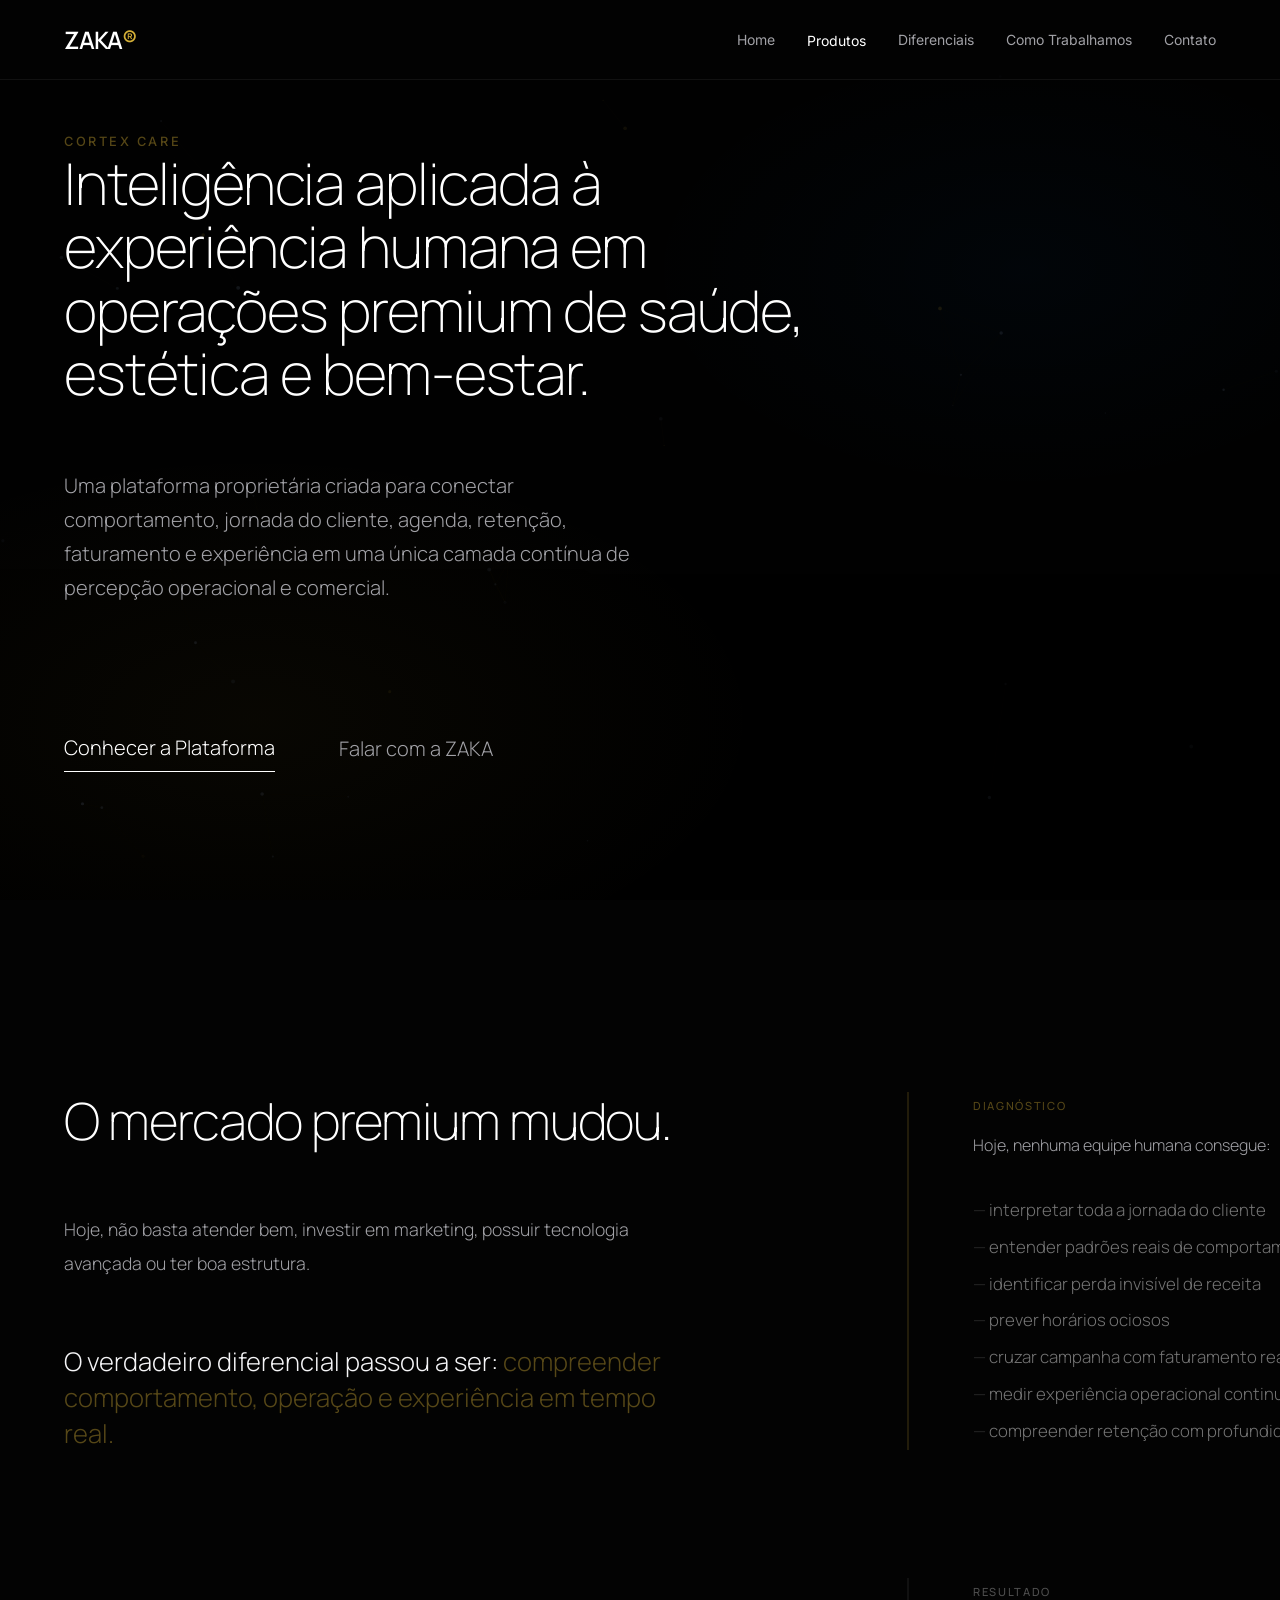
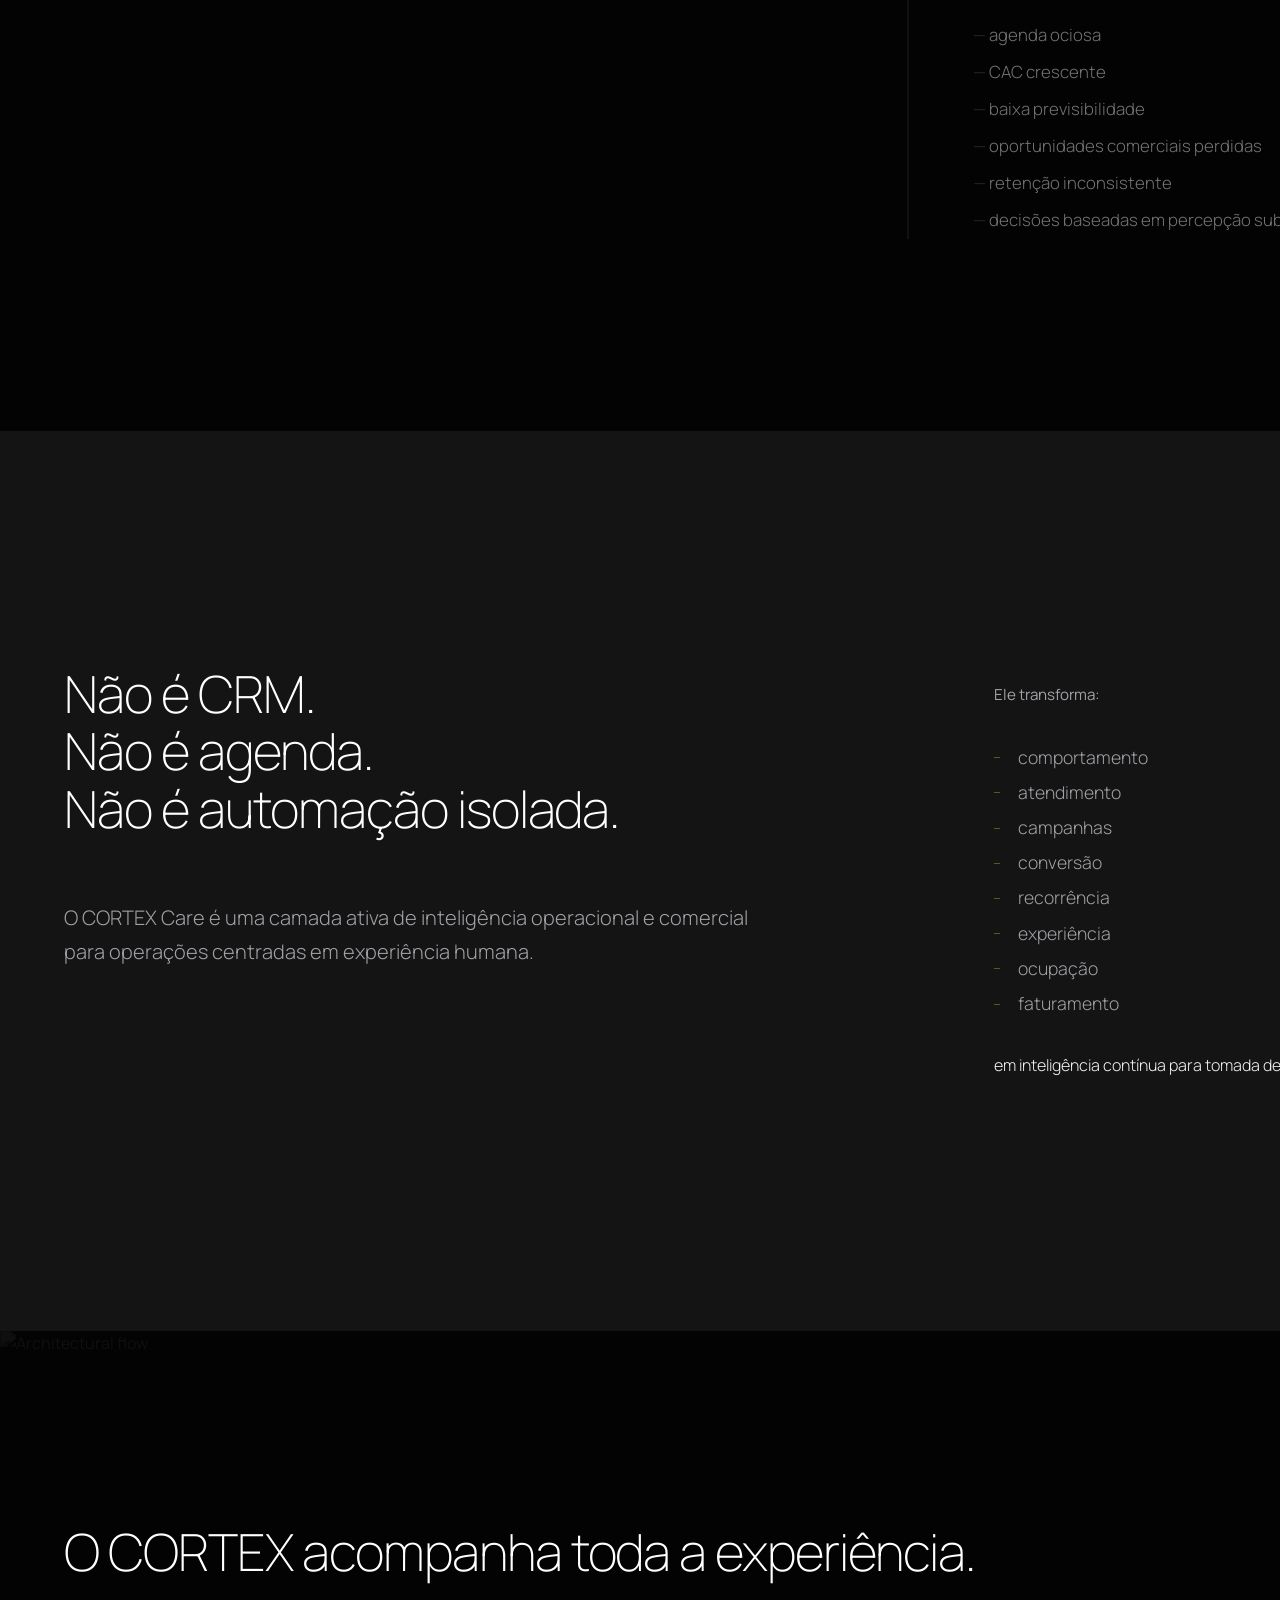
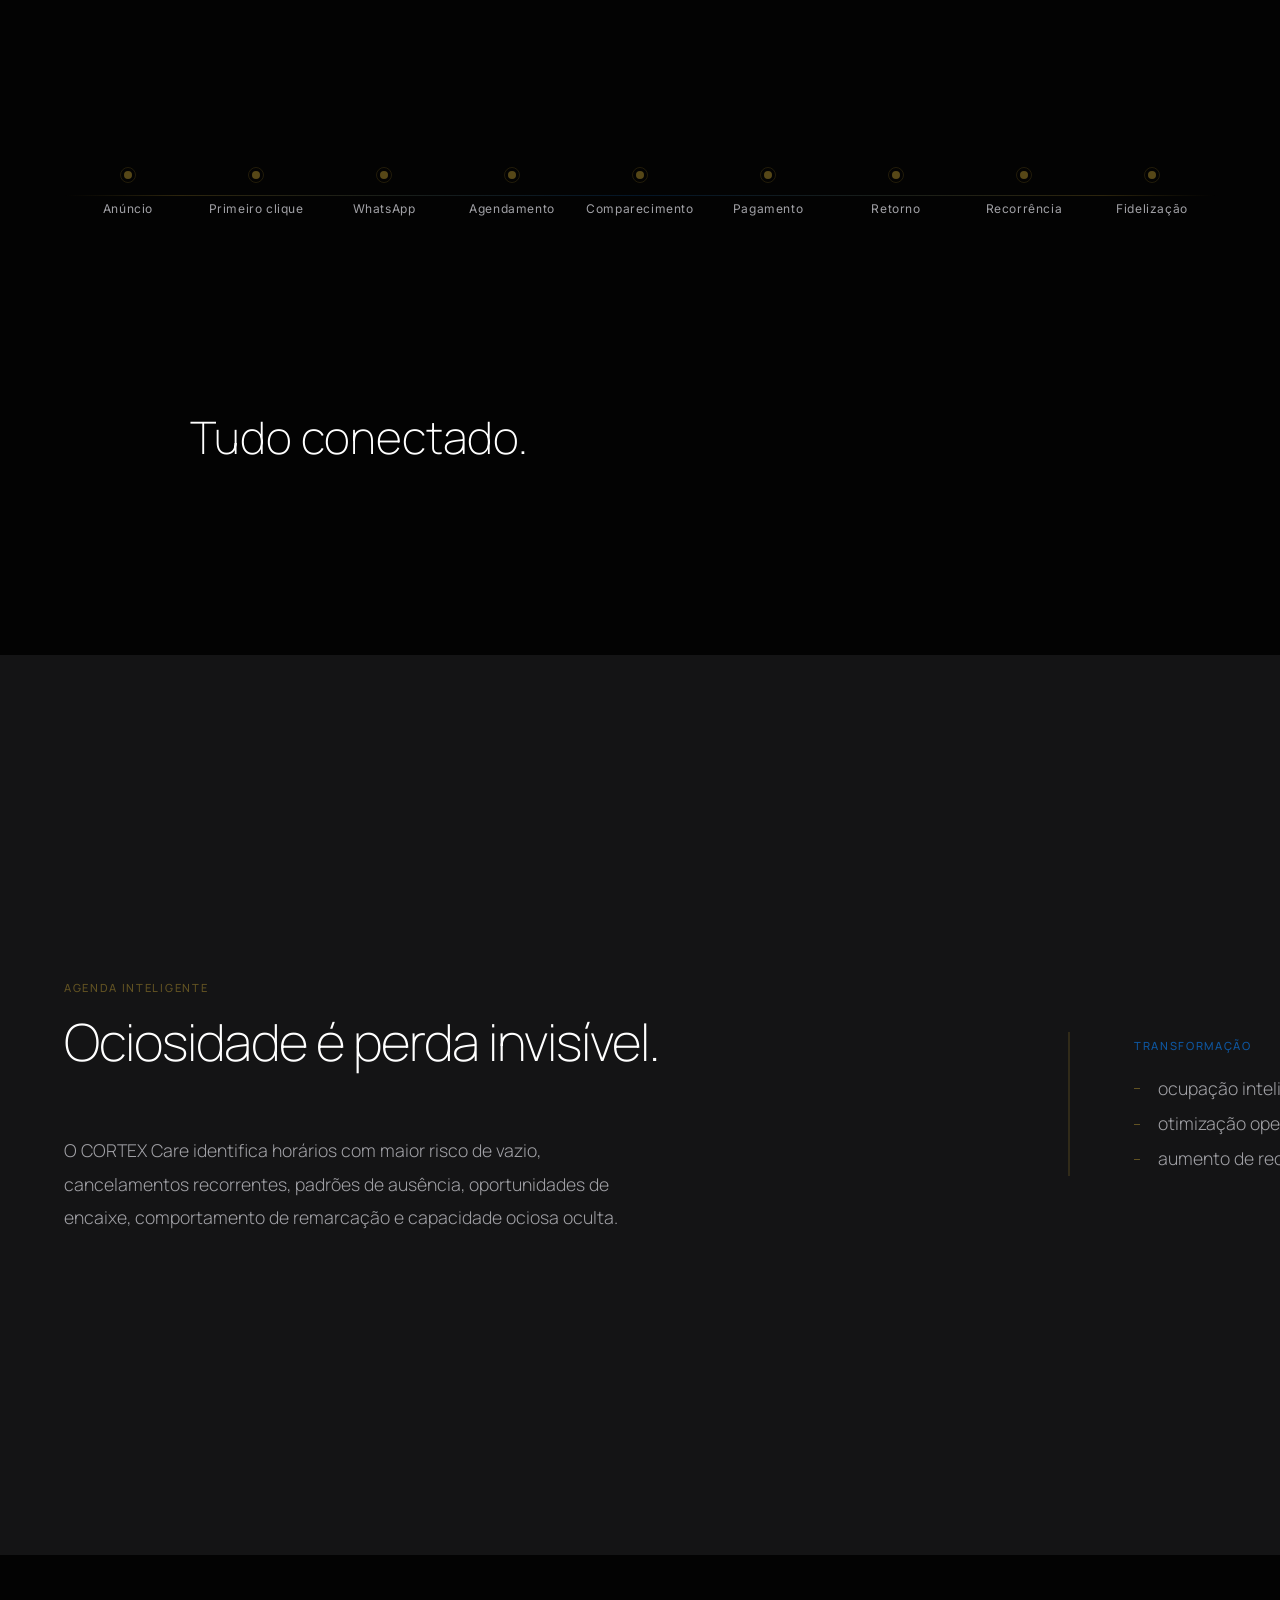
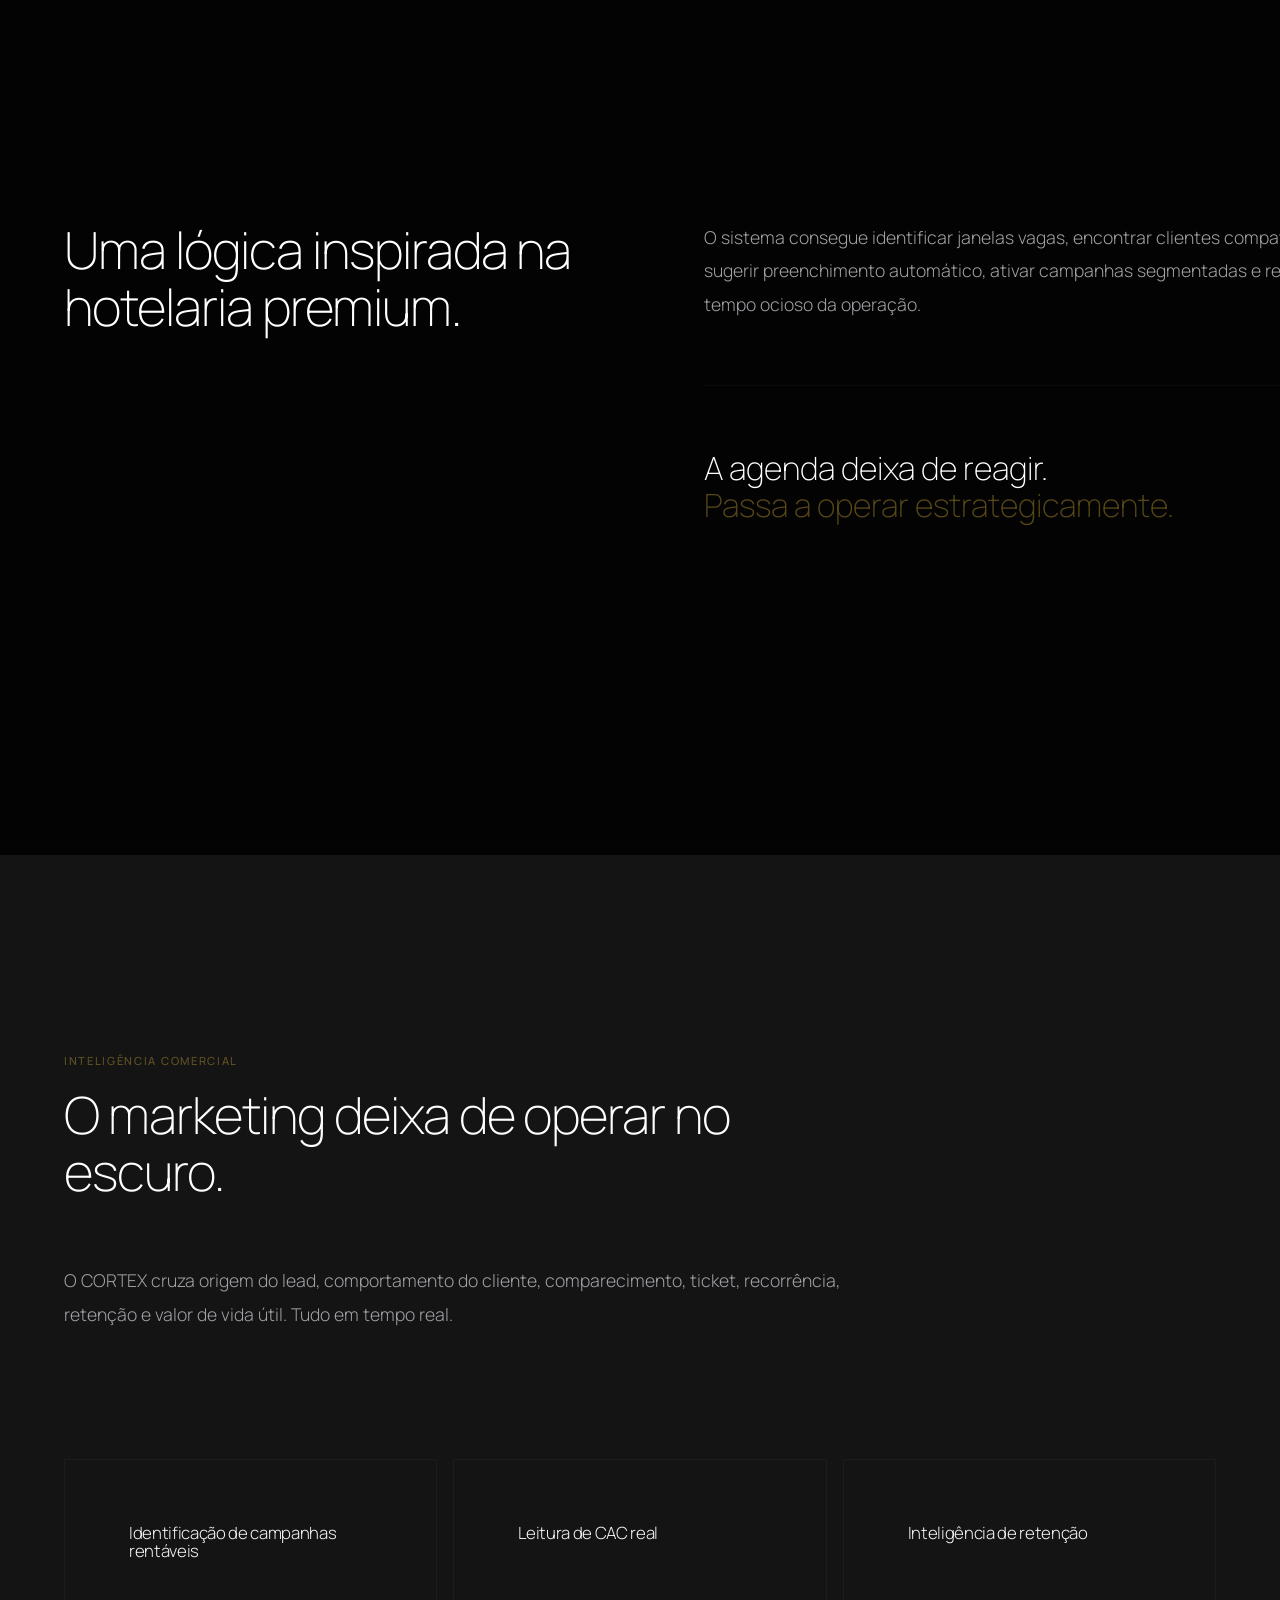
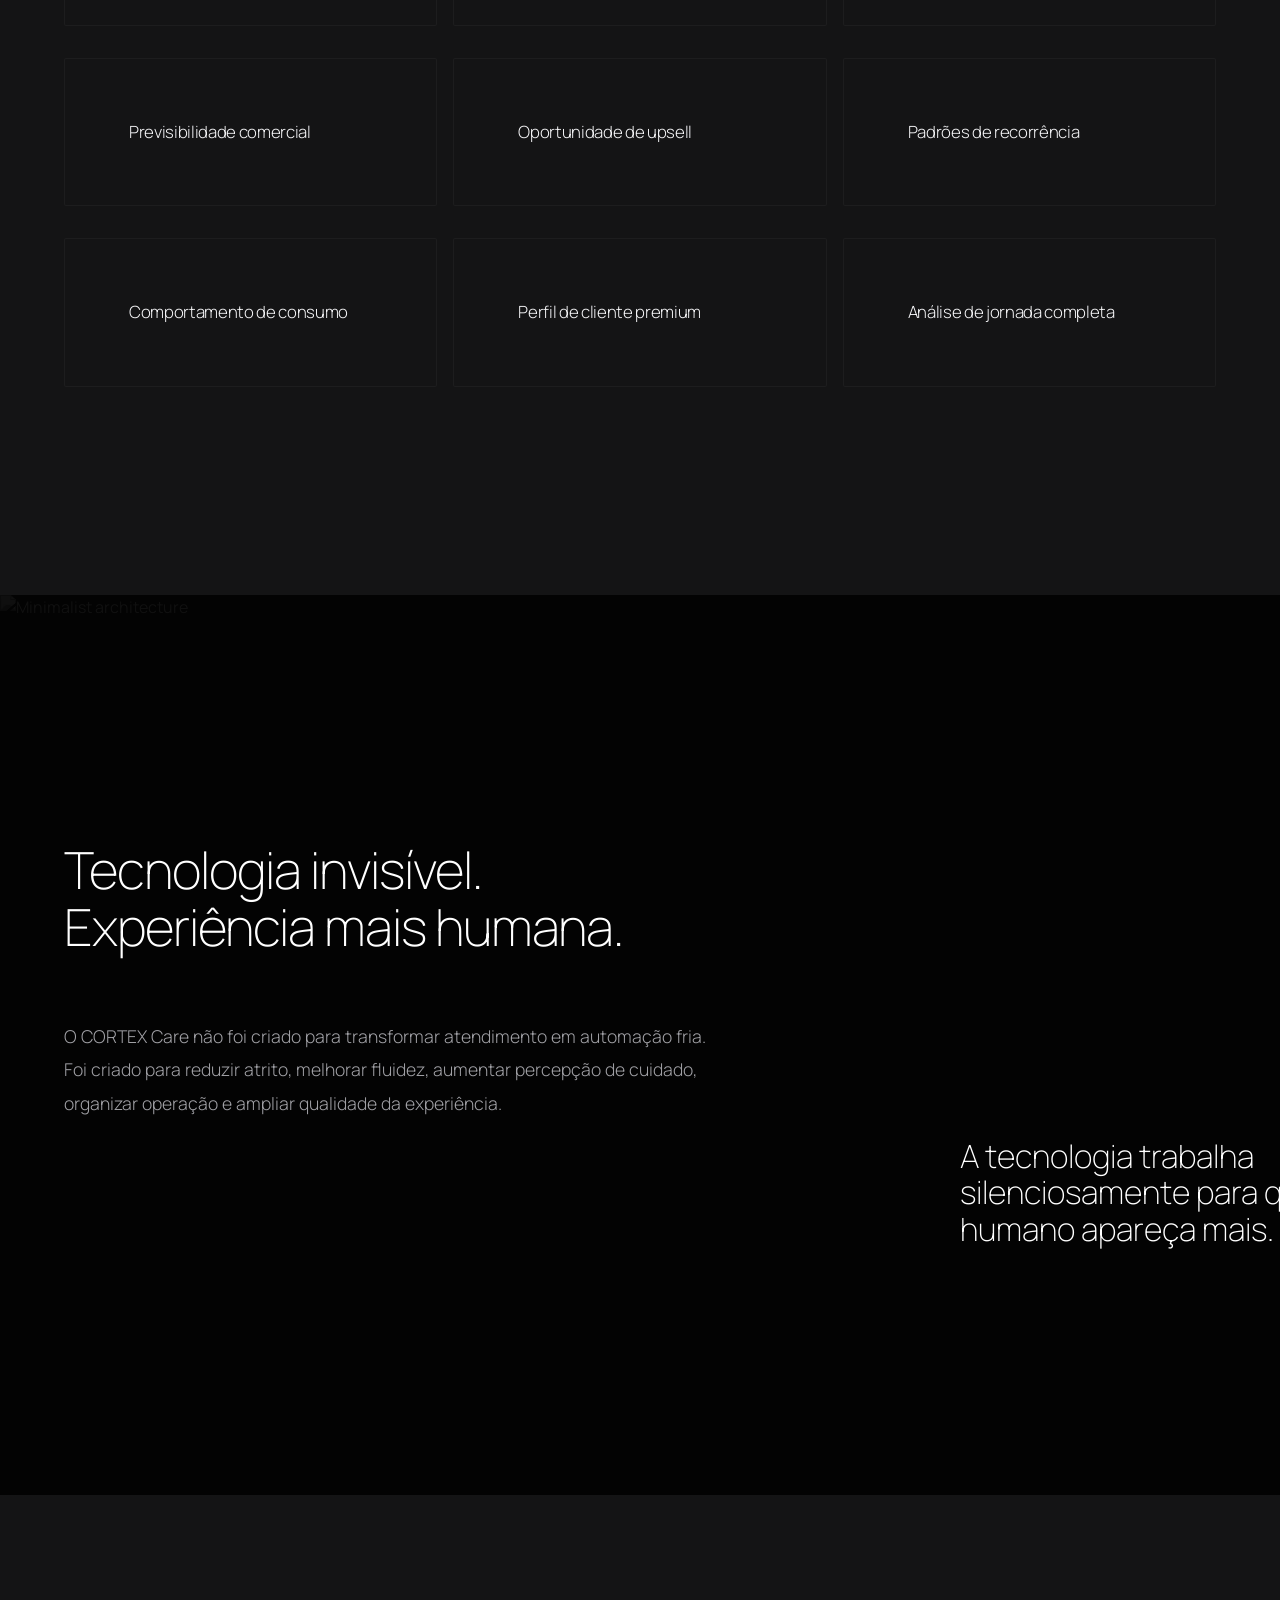
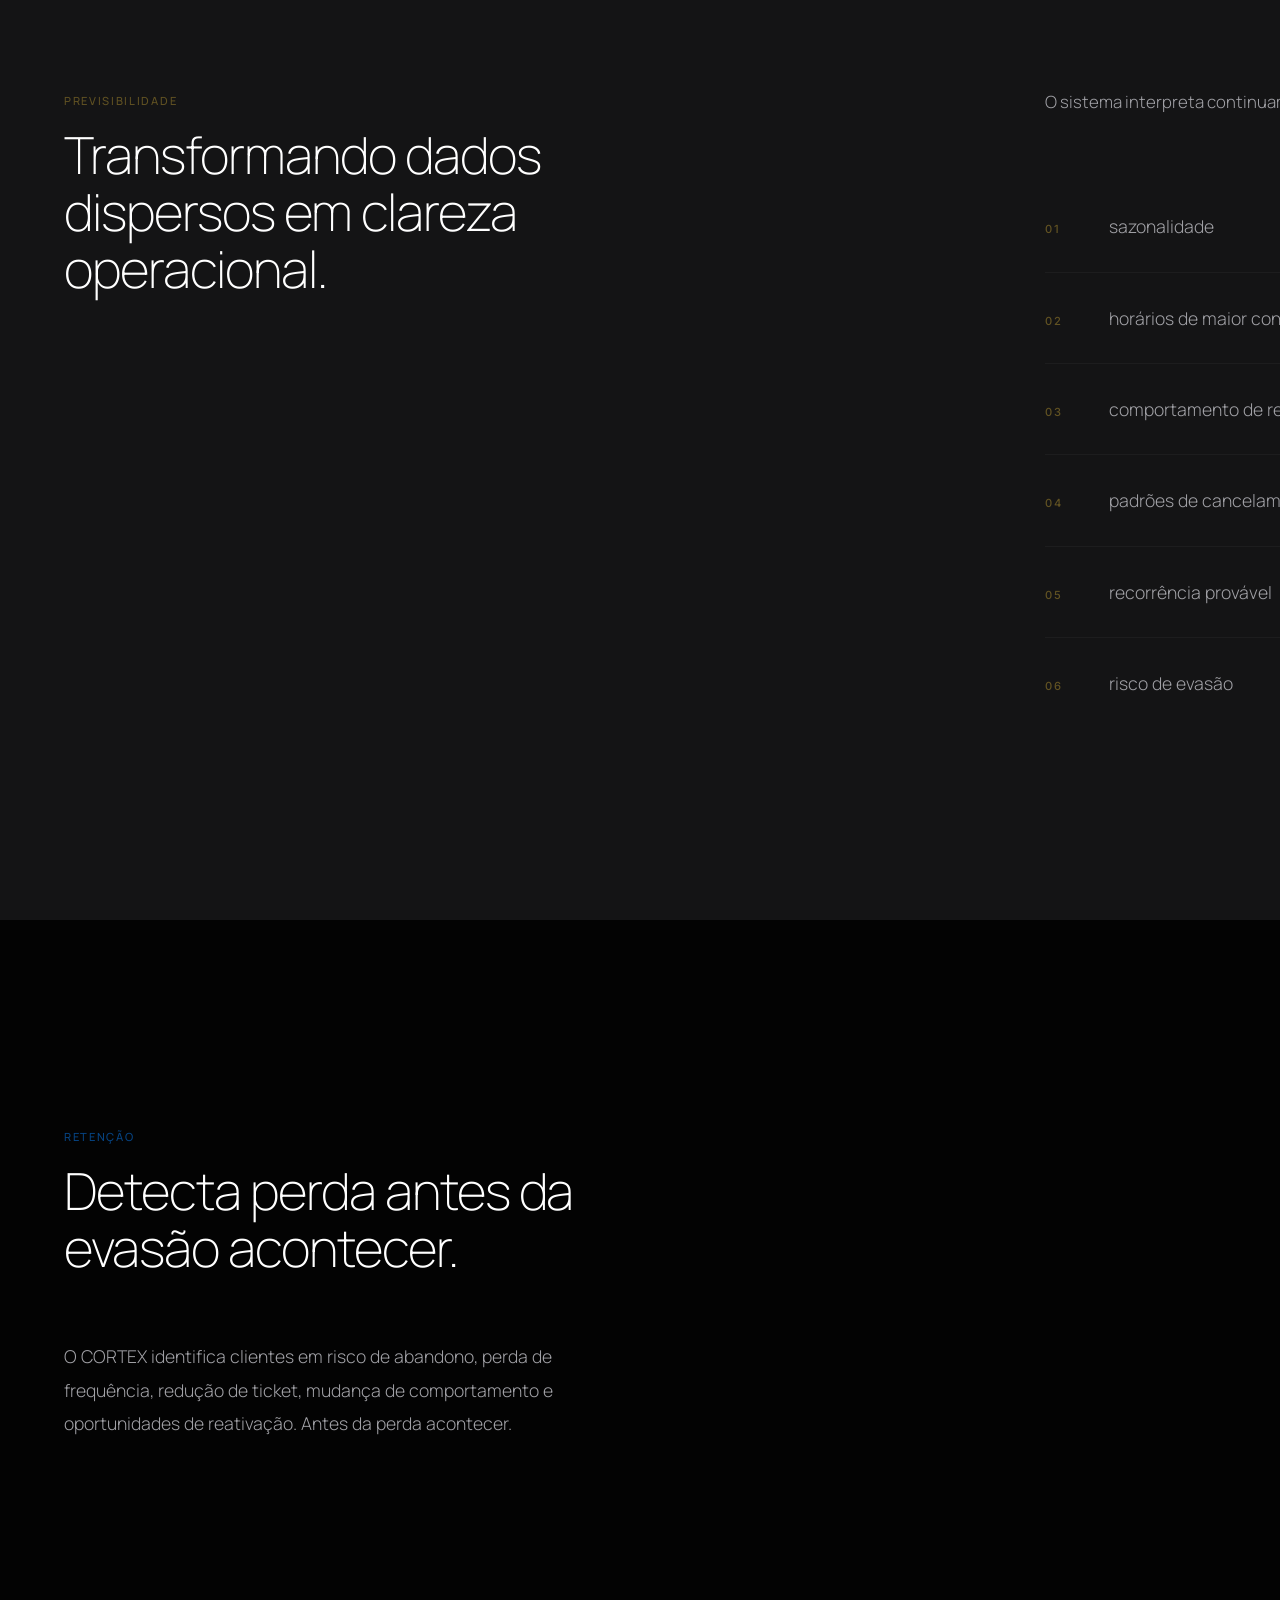
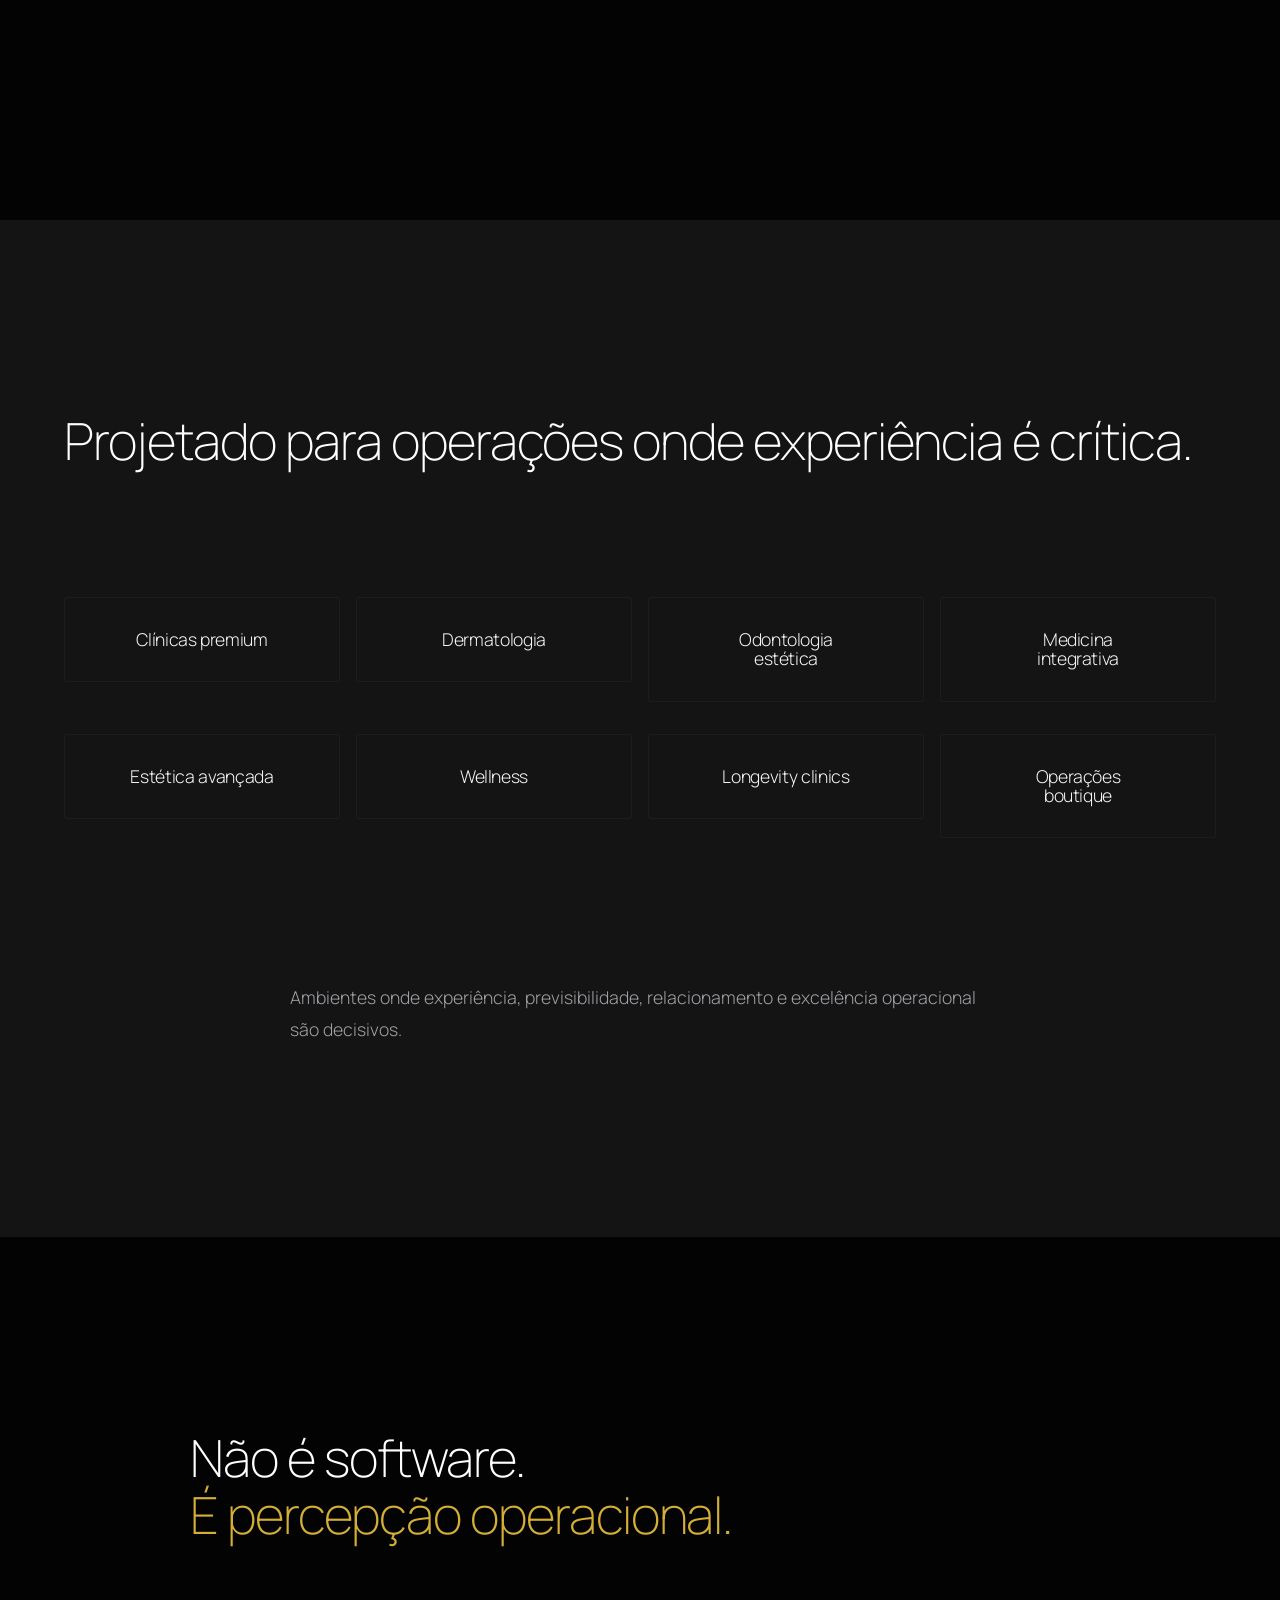
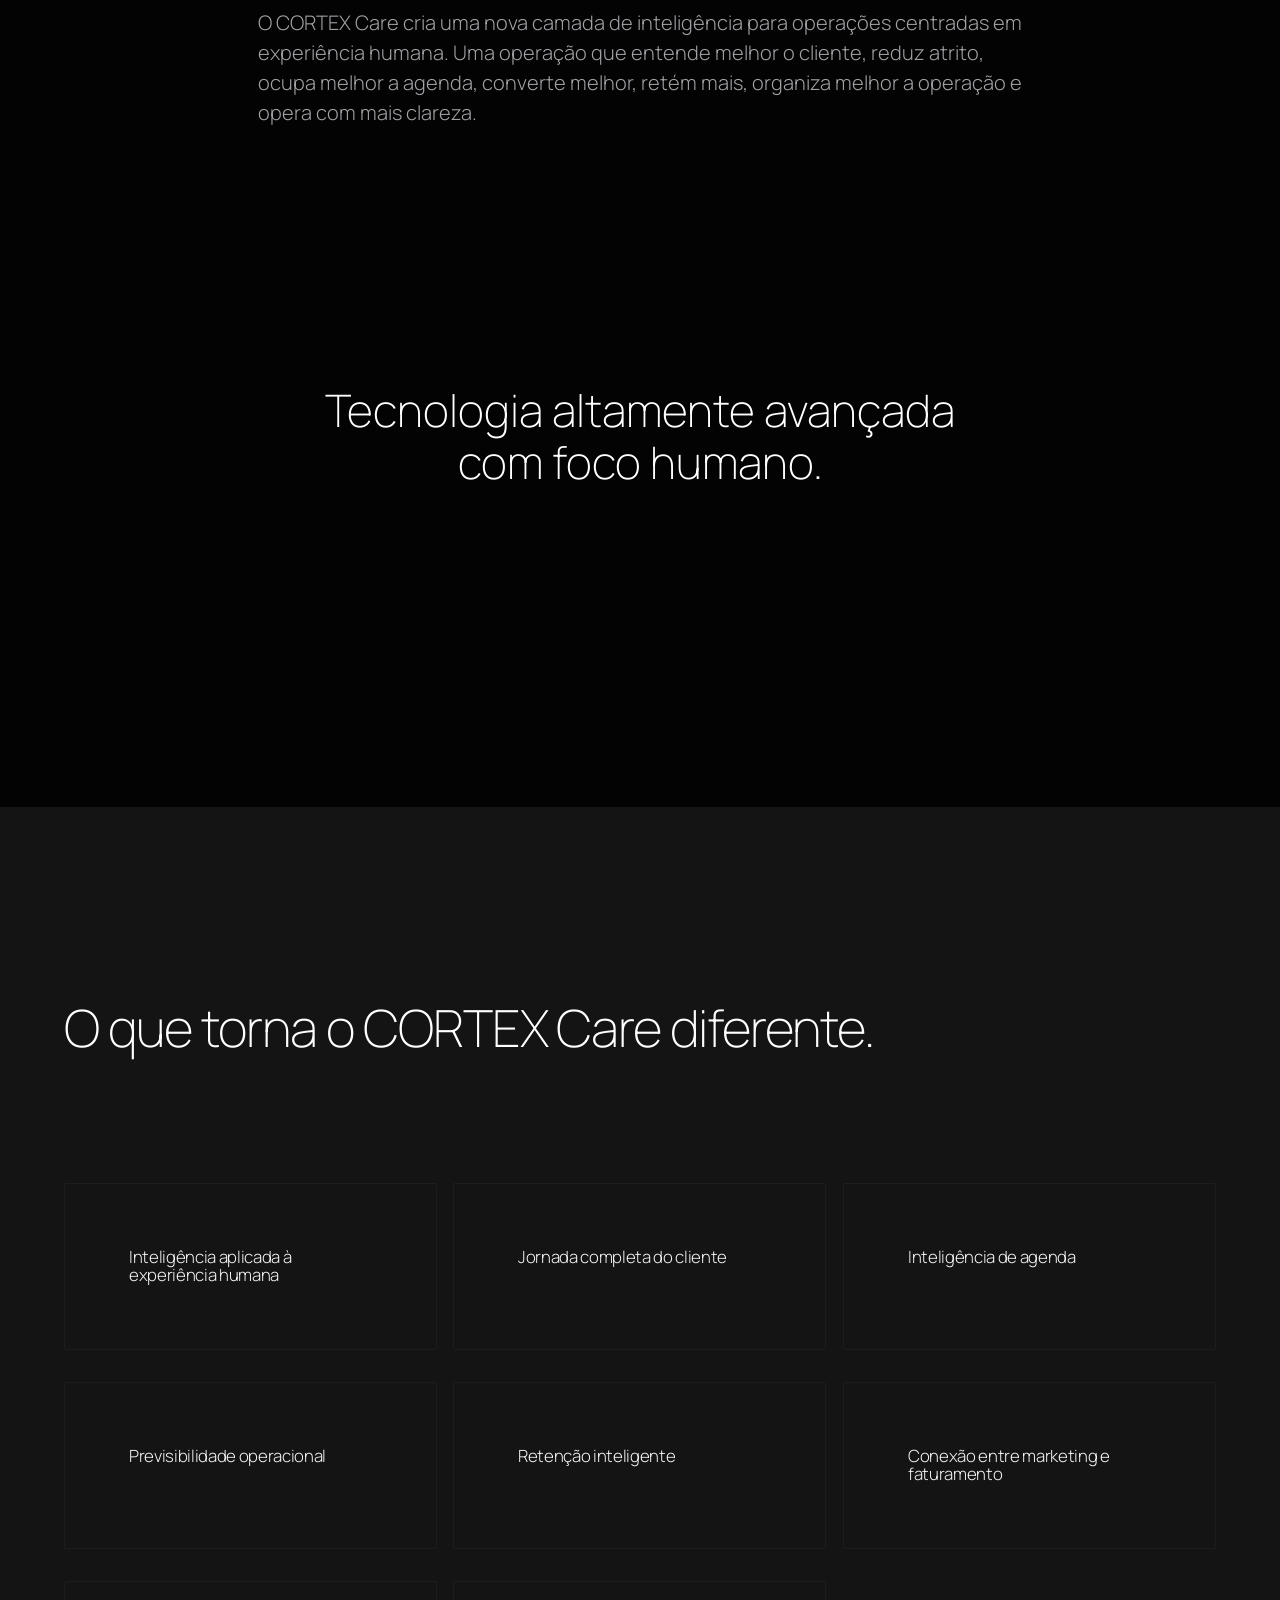
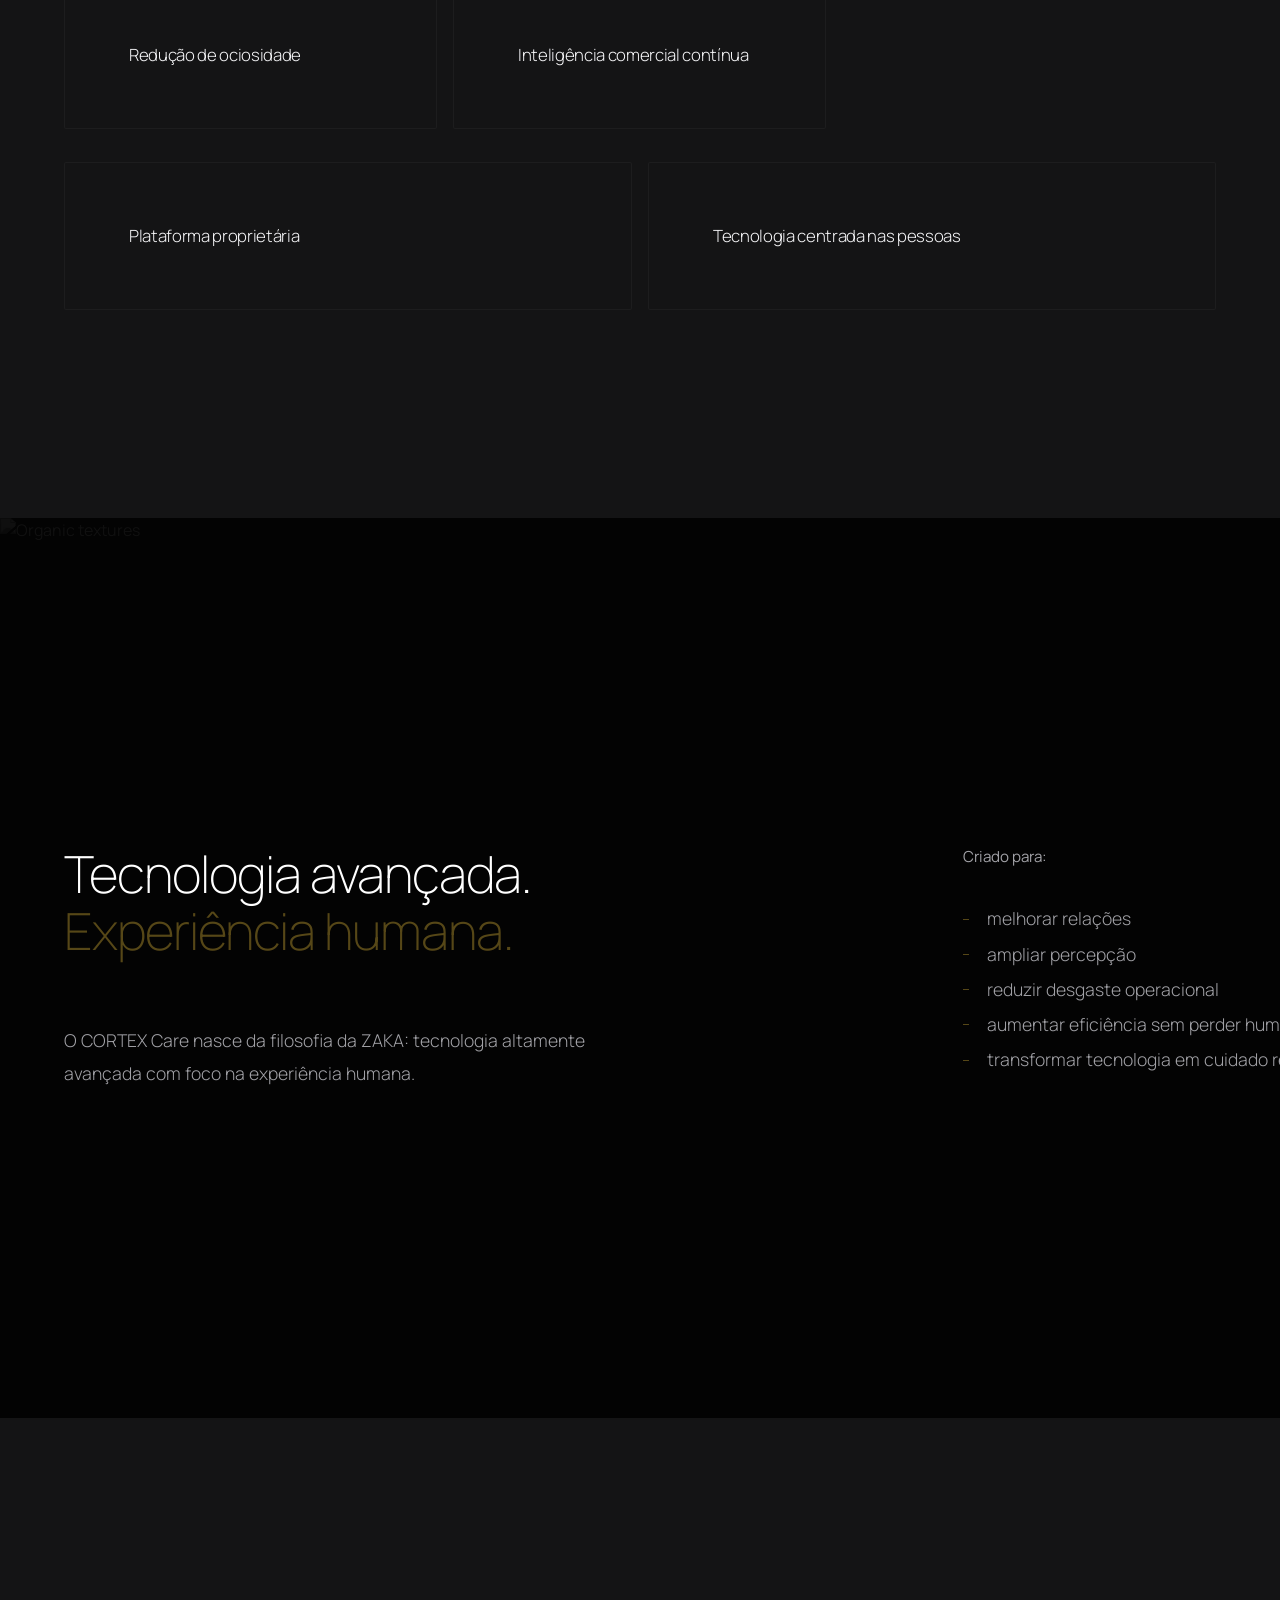
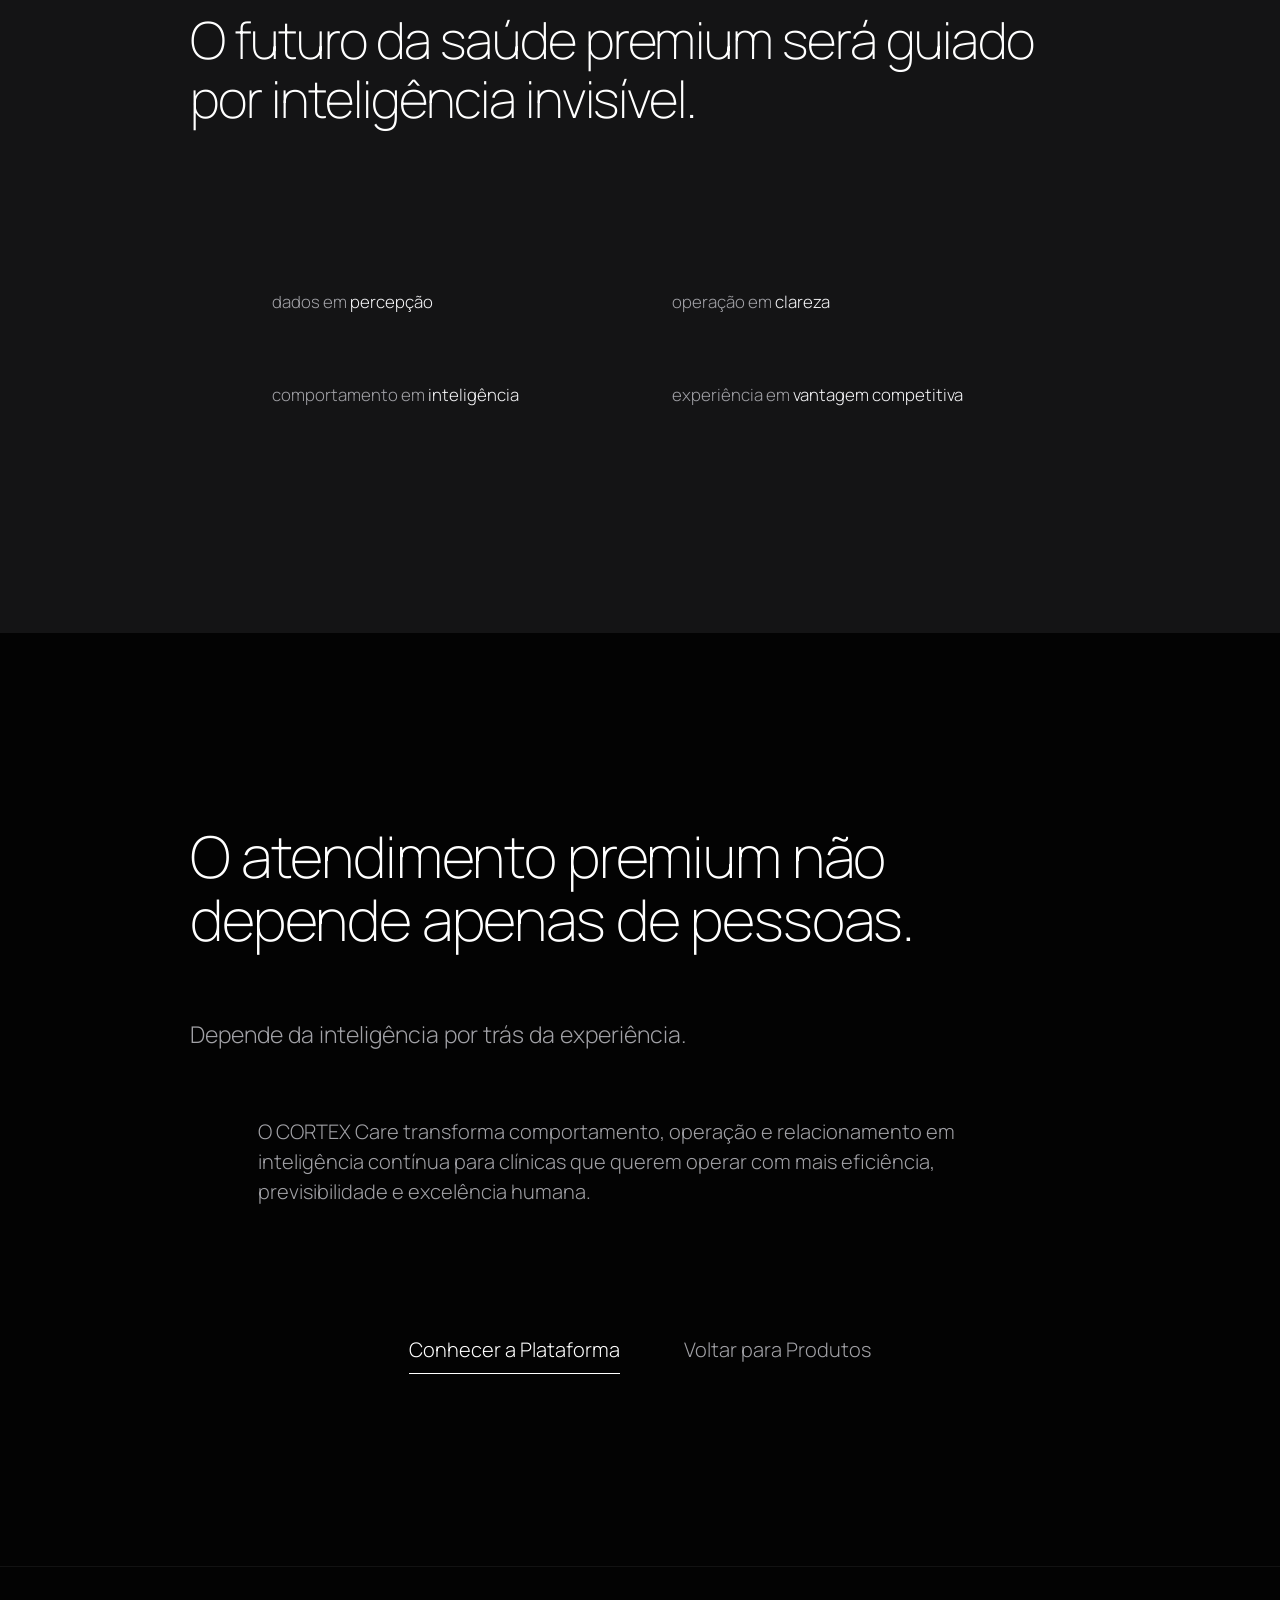
==== commit 2c14f6c5: "feat: content refactor for CORTEX Food, new ecosystem pages, and global navigation sync" ====
--- a/cortex-care.html
+++ b/cortex-care.html
@@ -384,7 +384,7 @@
   <!-- GLOBAL MENU -->
   <header class="nav-header">
     <div class="container nav-container">
-      <a href="index.html" class="nav-logo">ZAKA<span class="text-gold">®</span></a>
+      <a href="index.html" class="nav-logo" aria-label="ZAKA - Home">ZAKA<span class="text-gold">®</span></a>
 
       <nav class="nav-links">
         <a href="index.html" class="nav-link">Home</a>
@@ -400,7 +400,7 @@
               <a href="cortex-care.html" class="dropdown-link text-white">CORTEX Care</a>
               <a href="cortex-food.html" class="dropdown-link text-white">CORTEX Food</a>
             </div>
-            <div class="dropdown-section-title" style="margin-top: 1.5rem;">Outras Plataformas</div>
+            <div class="dropdown-section-title" style="margin-top: 1.5rem;">OUTRAS PLATAFORMAS</div>
             <div class="dropdown-list">
               <a href="specter.html" class="dropdown-link text-gold">Specter by ZAKA</a>
             </div>
@@ -421,11 +421,11 @@
 
     <div class="mobile-nav-overlay">
       <a href="index.html" class="nav-link">Home</a>
-      <a href="#" class="nav-link">Cortex Suite</a>
-      <a href="cortex-eleitor.html" class="nav-link text-white">Cortex Eleitor</a>
-      <a href="cortex-governo.html" class="nav-link text-white">Cortex Governo</a>
-      <a href="cortex-care.html" class="nav-link text-white">Cortex Care</a>
-      <a href="cortex-food.html" class="nav-link text-white">Cortex Food</a>
+      <a href="#" class="nav-link">CORTEX</a>
+      <a href="cortex-eleitor.html" class="nav-link text-white">CORTEX Eleitor</a>
+      <a href="cortex-governo.html" class="nav-link text-white">CORTEX Governo</a>
+      <a href="cortex-care.html" class="nav-link text-white">CORTEX Care</a>
+      <a href="cortex-food.html" class="nav-link text-white">CORTEX Food</a>
       <a href="specter.html" class="nav-link text-gold">Specter by ZAKA</a>
       <a href="index.html#differentials" class="nav-link">Diferenciais</a>
       <a href="index.html#how-we-work" class="nav-link">Como Trabalhamos</a>
@@ -998,8 +998,8 @@
     <div class="container">
       <div class="grid justify-between">
         <div class="col-4">
-          <a href="index.html" class="nav-logo">ZAKA<span class="text-gold">®</span></a>
-          <p class="text-small" style="margin-top: 1rem;">Technology with soul.</p>
+          <a href="index.html" class="nav-logo" aria-label="ZAKA - Home">ZAKA<span class="text-gold">®</span></a>
+          <p class="text-small" style="margin-top: 1rem;">Tecnologia com alma.</p>
           <div style="margin-top: 2rem; display: flex; flex-direction: column; gap: 0.5rem;">
             <a href="index.html" class="text-small text-white">Home</a>
             <a href="index.html#products" class="text-small">Produtos</a>
@@ -1020,7 +1020,7 @@
         </div>
 
         <div class="col-4" style="text-align: right; display: flex; flex-direction: column; justify-content: flex-end;">
-          <p class="text-small">&copy; 2026 ZAKA Foundation. All rights reserved.</p>
+          <p class="text-small">&copy; 2026 ZAKA Technology. Todos os direitos reservados.</p>
         </div>
       </div>
     </div>
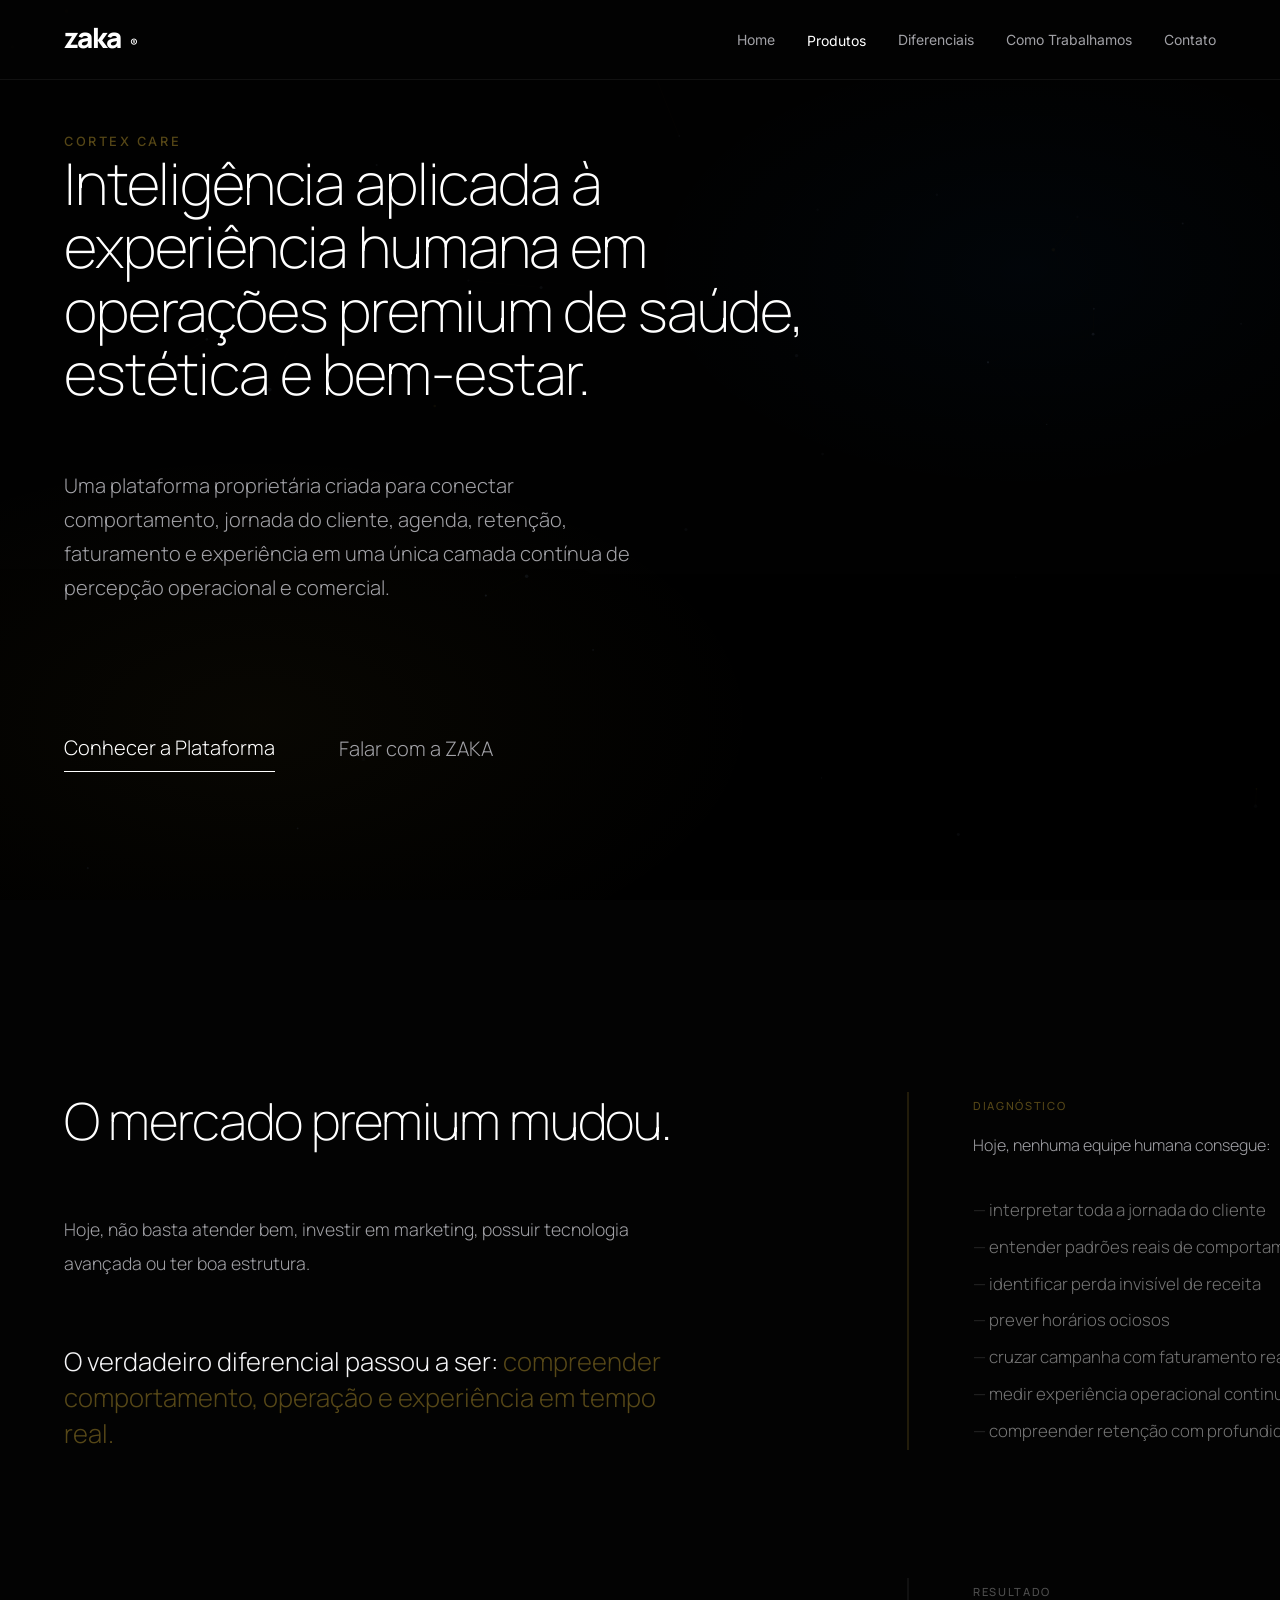
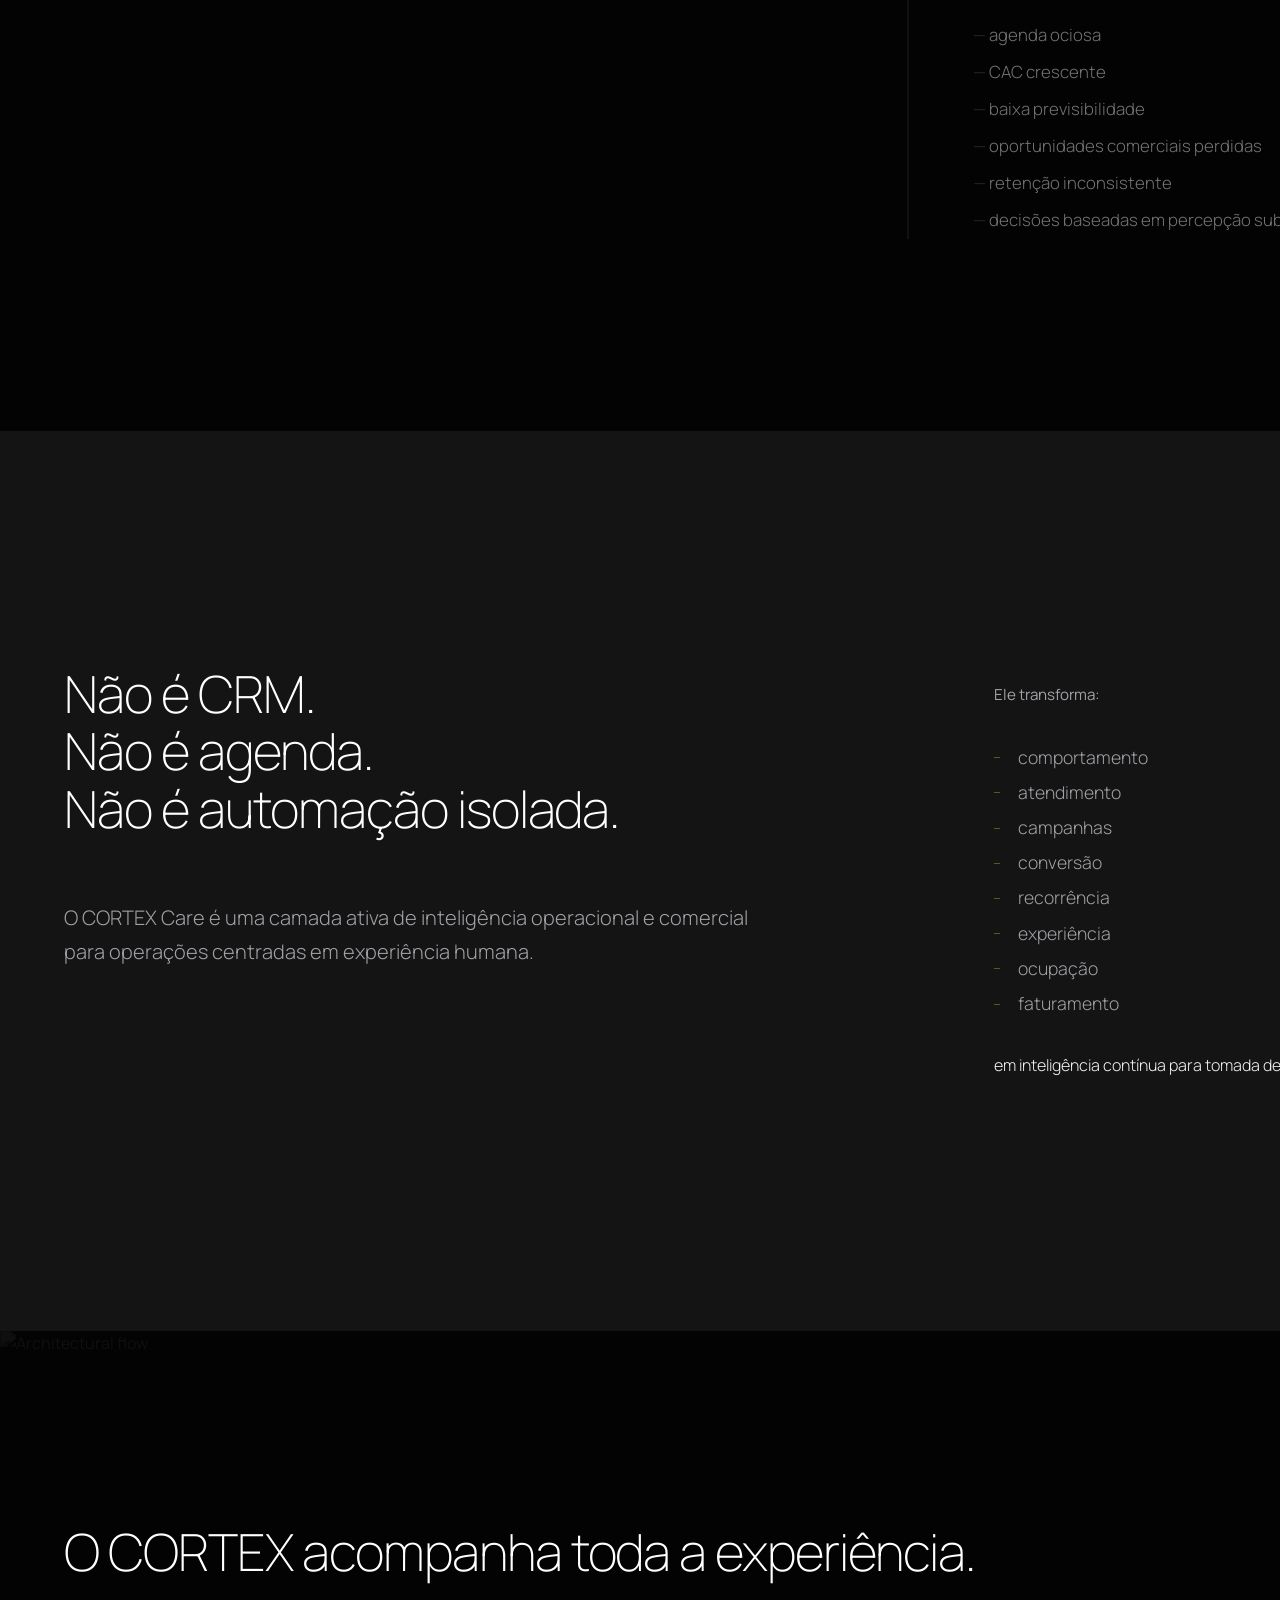
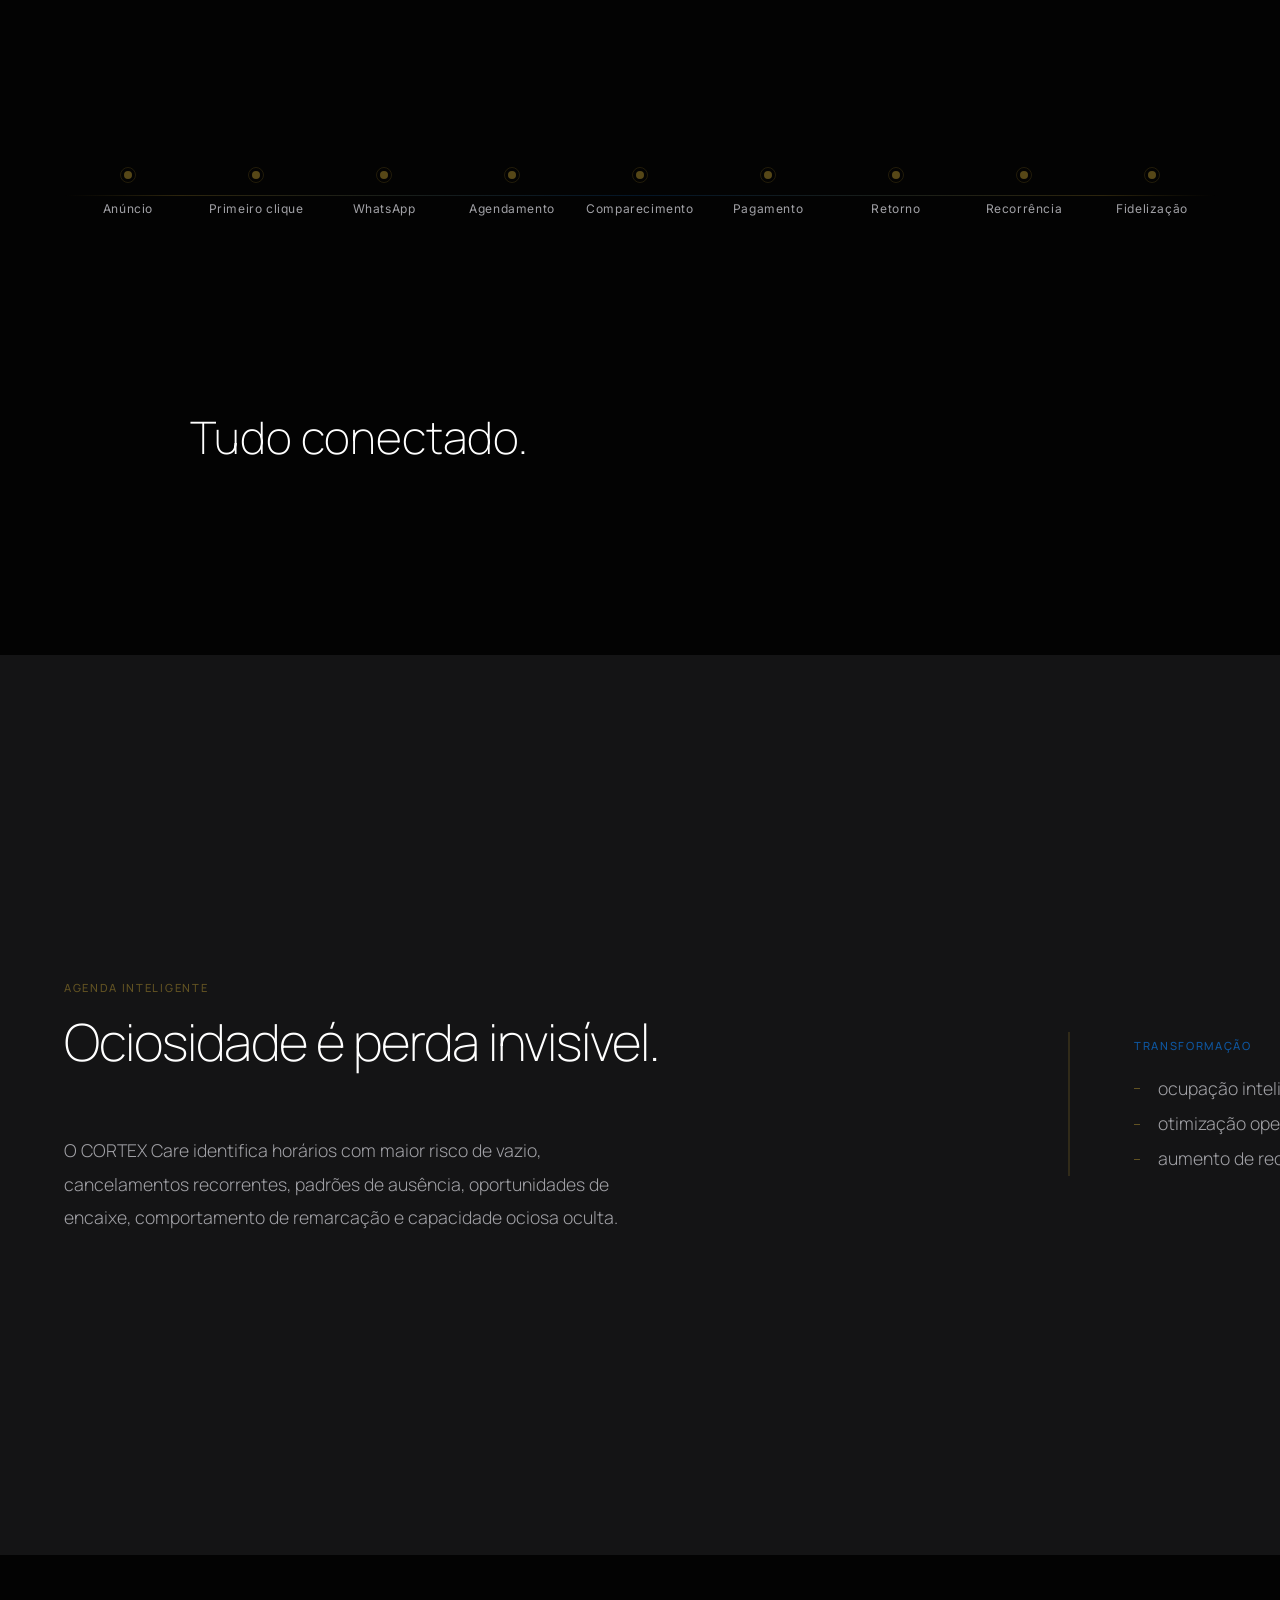
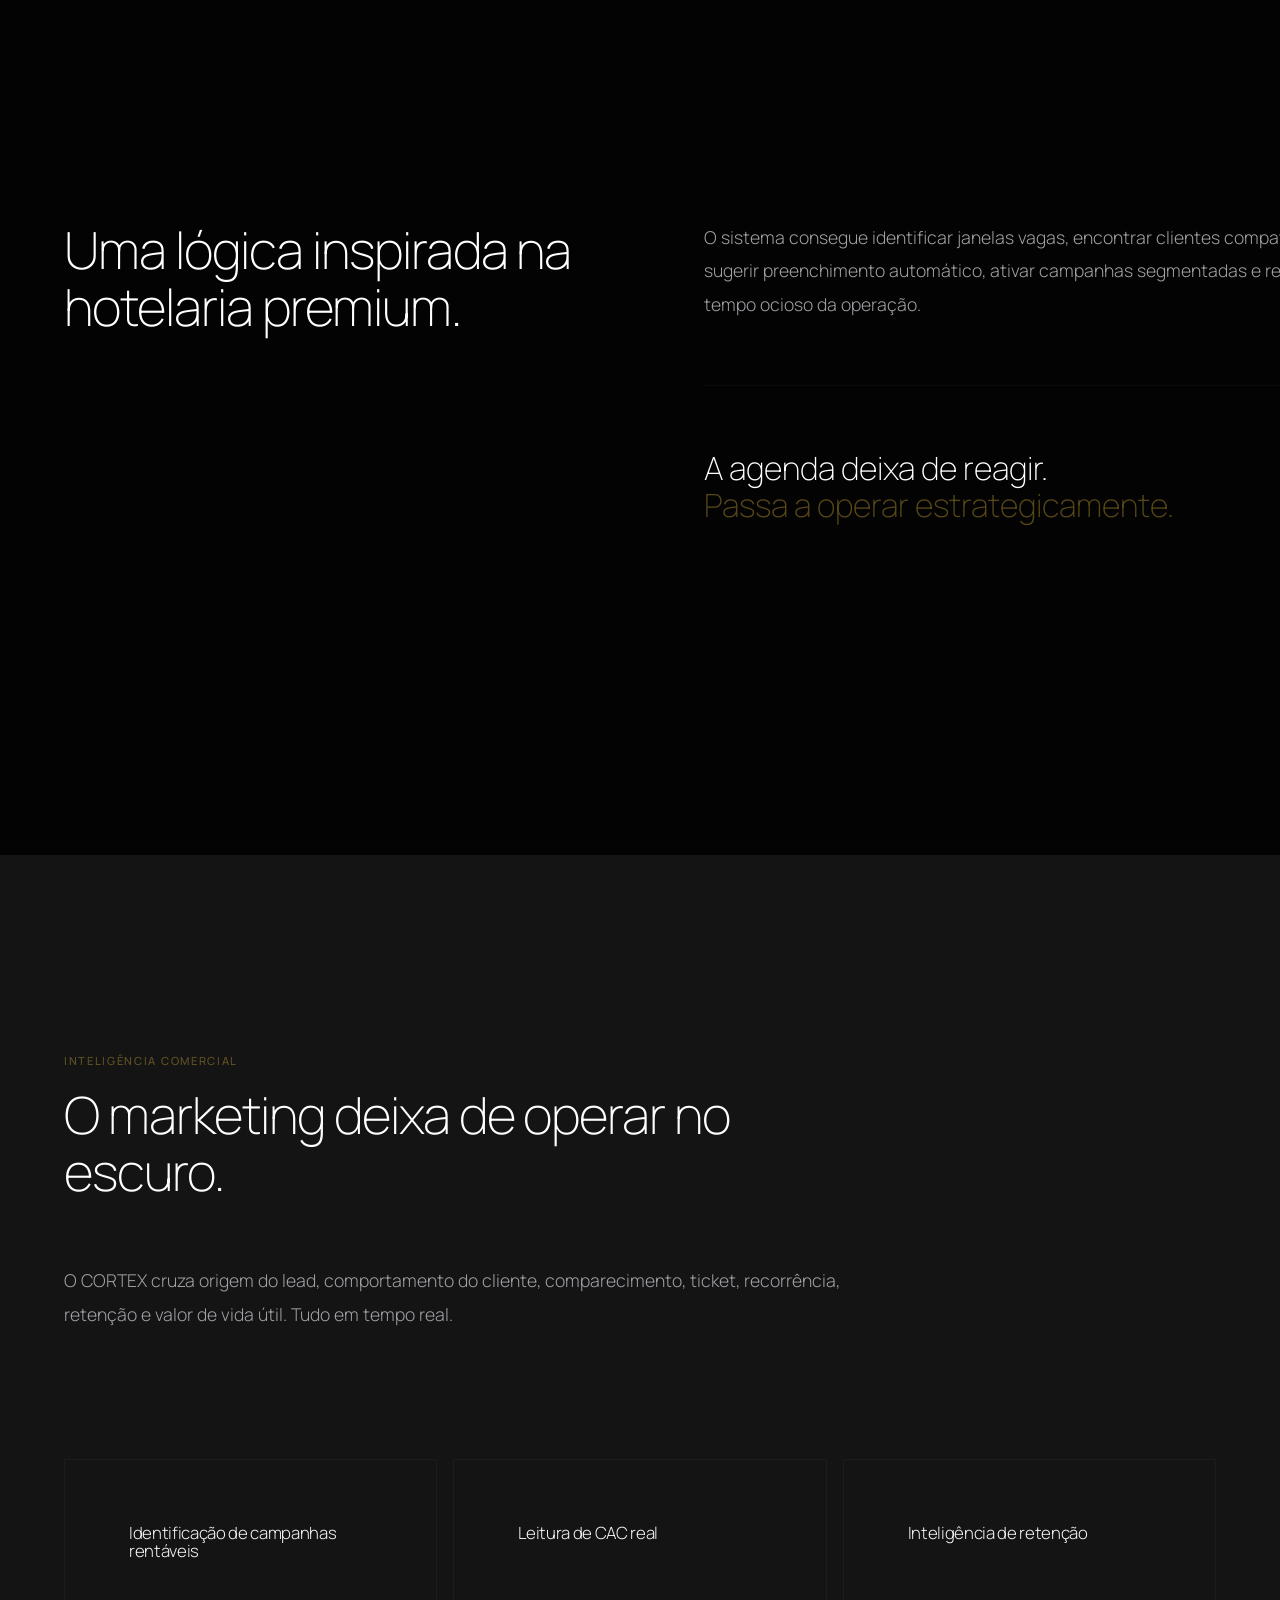
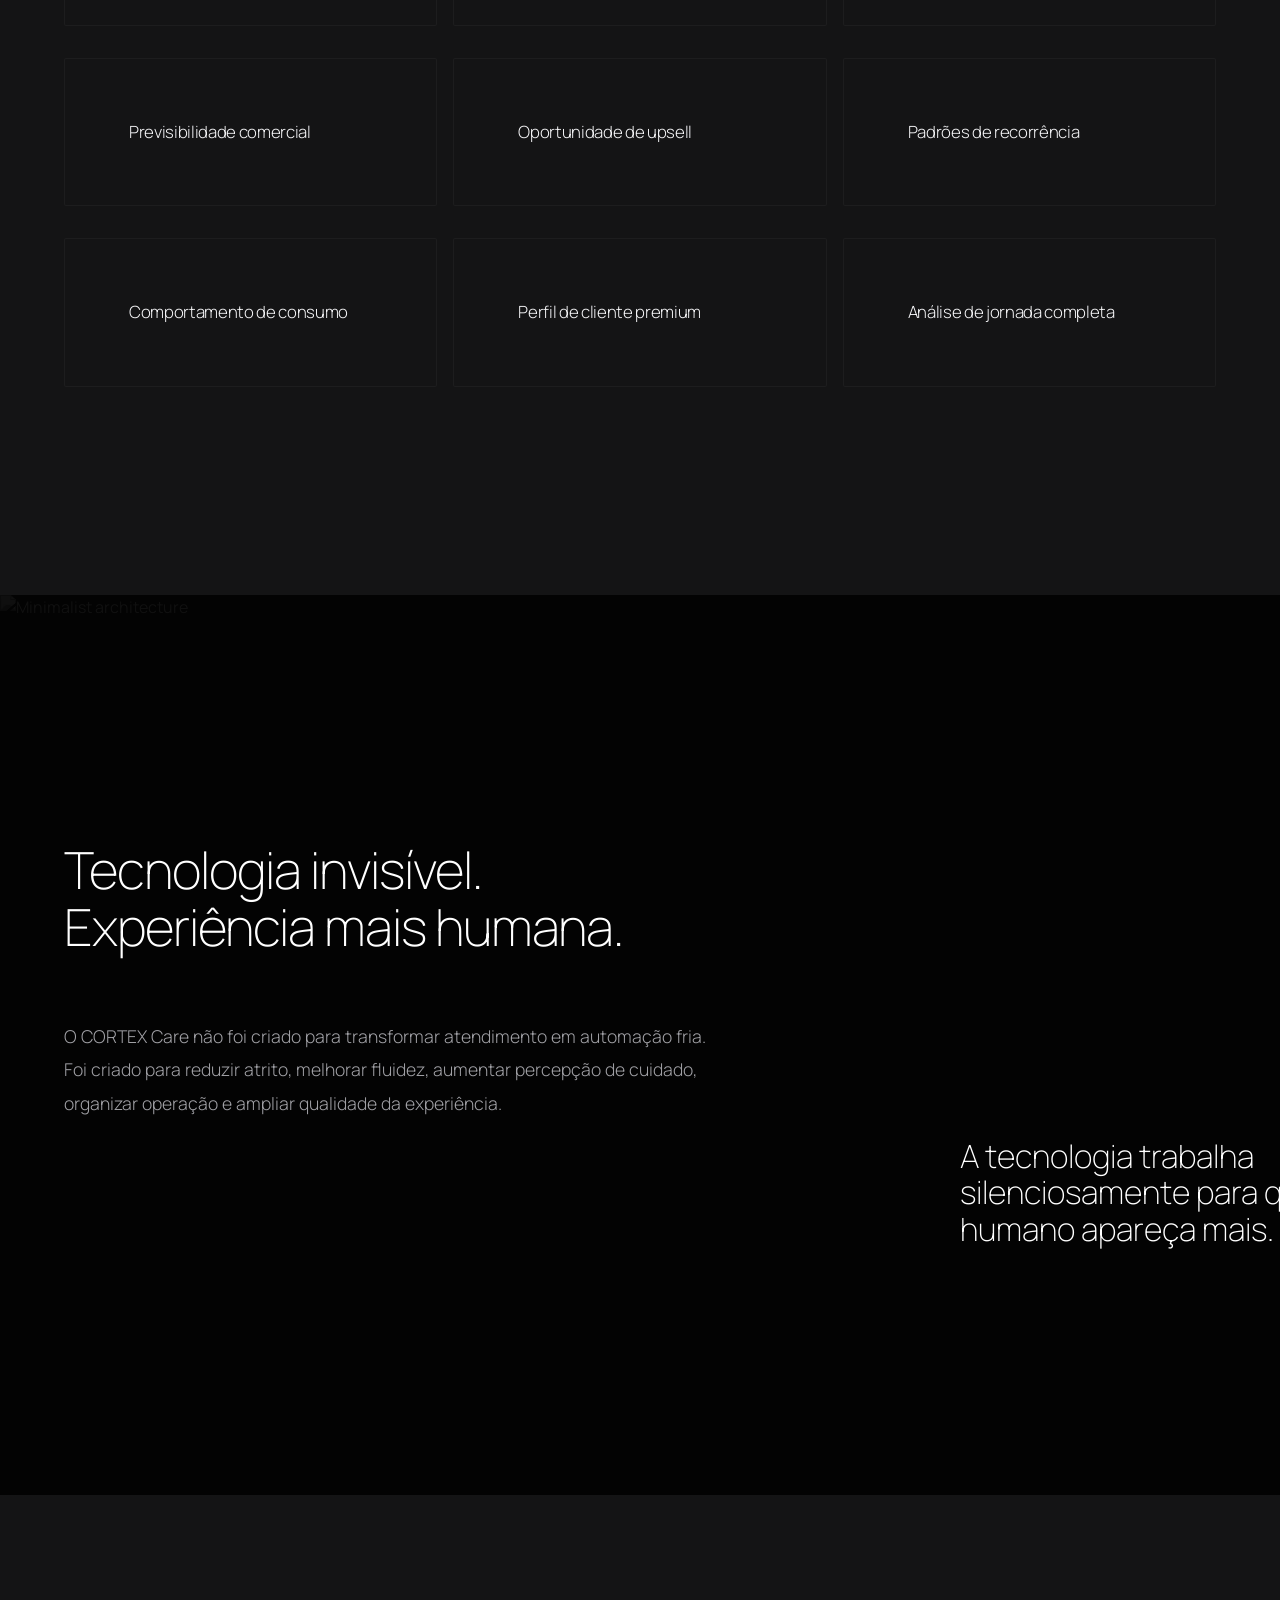
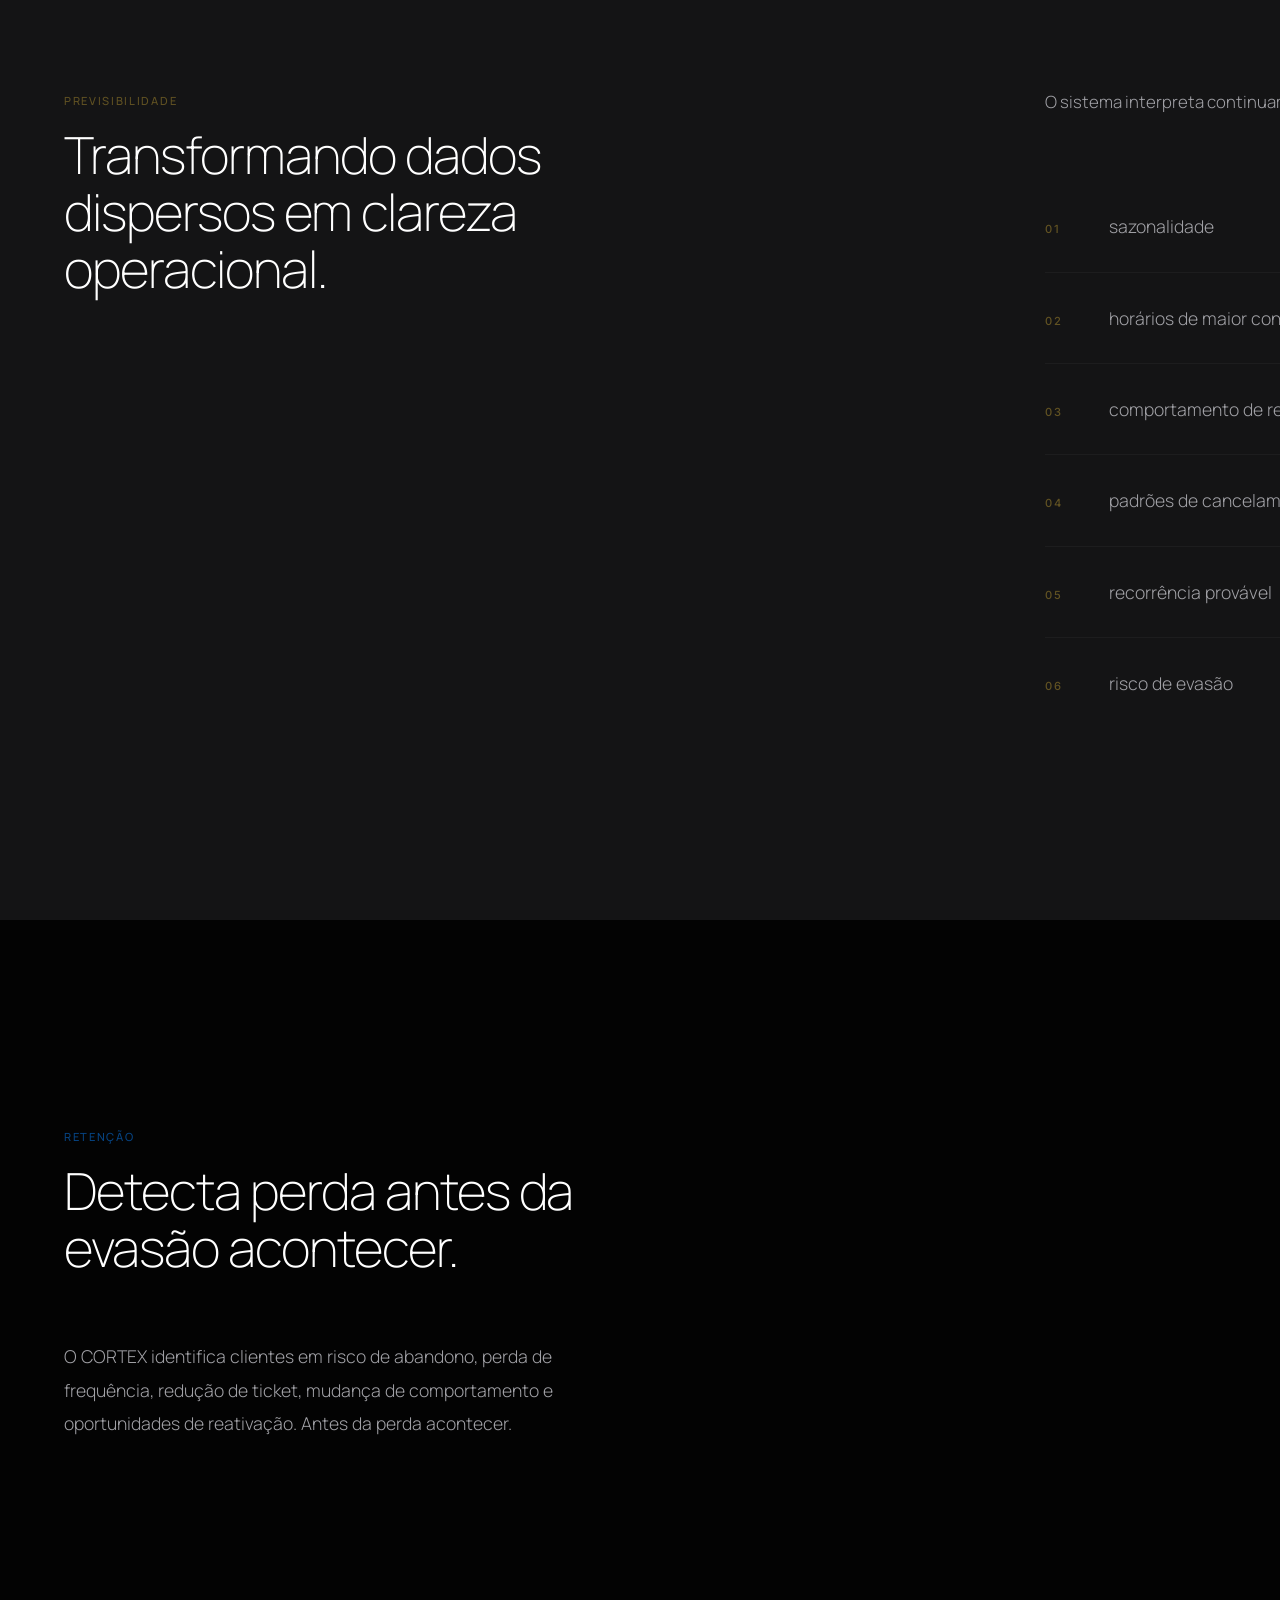
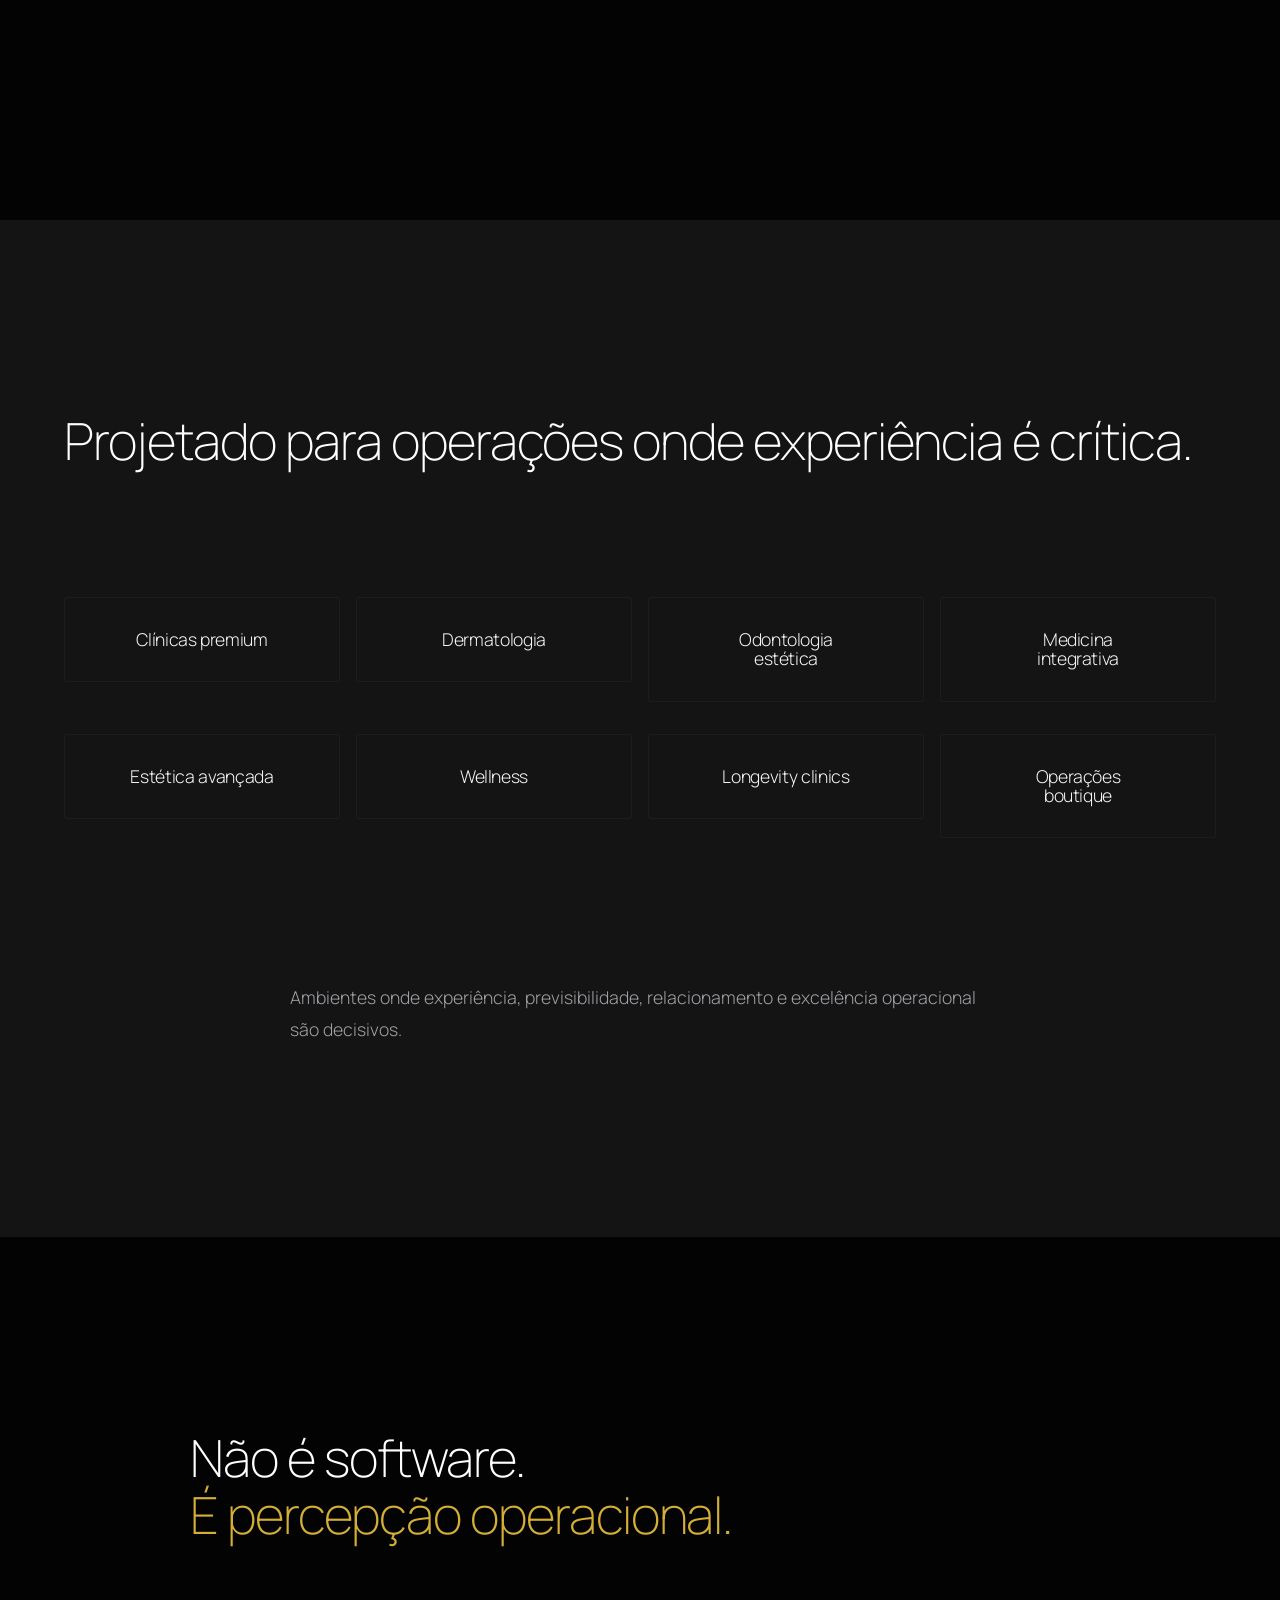
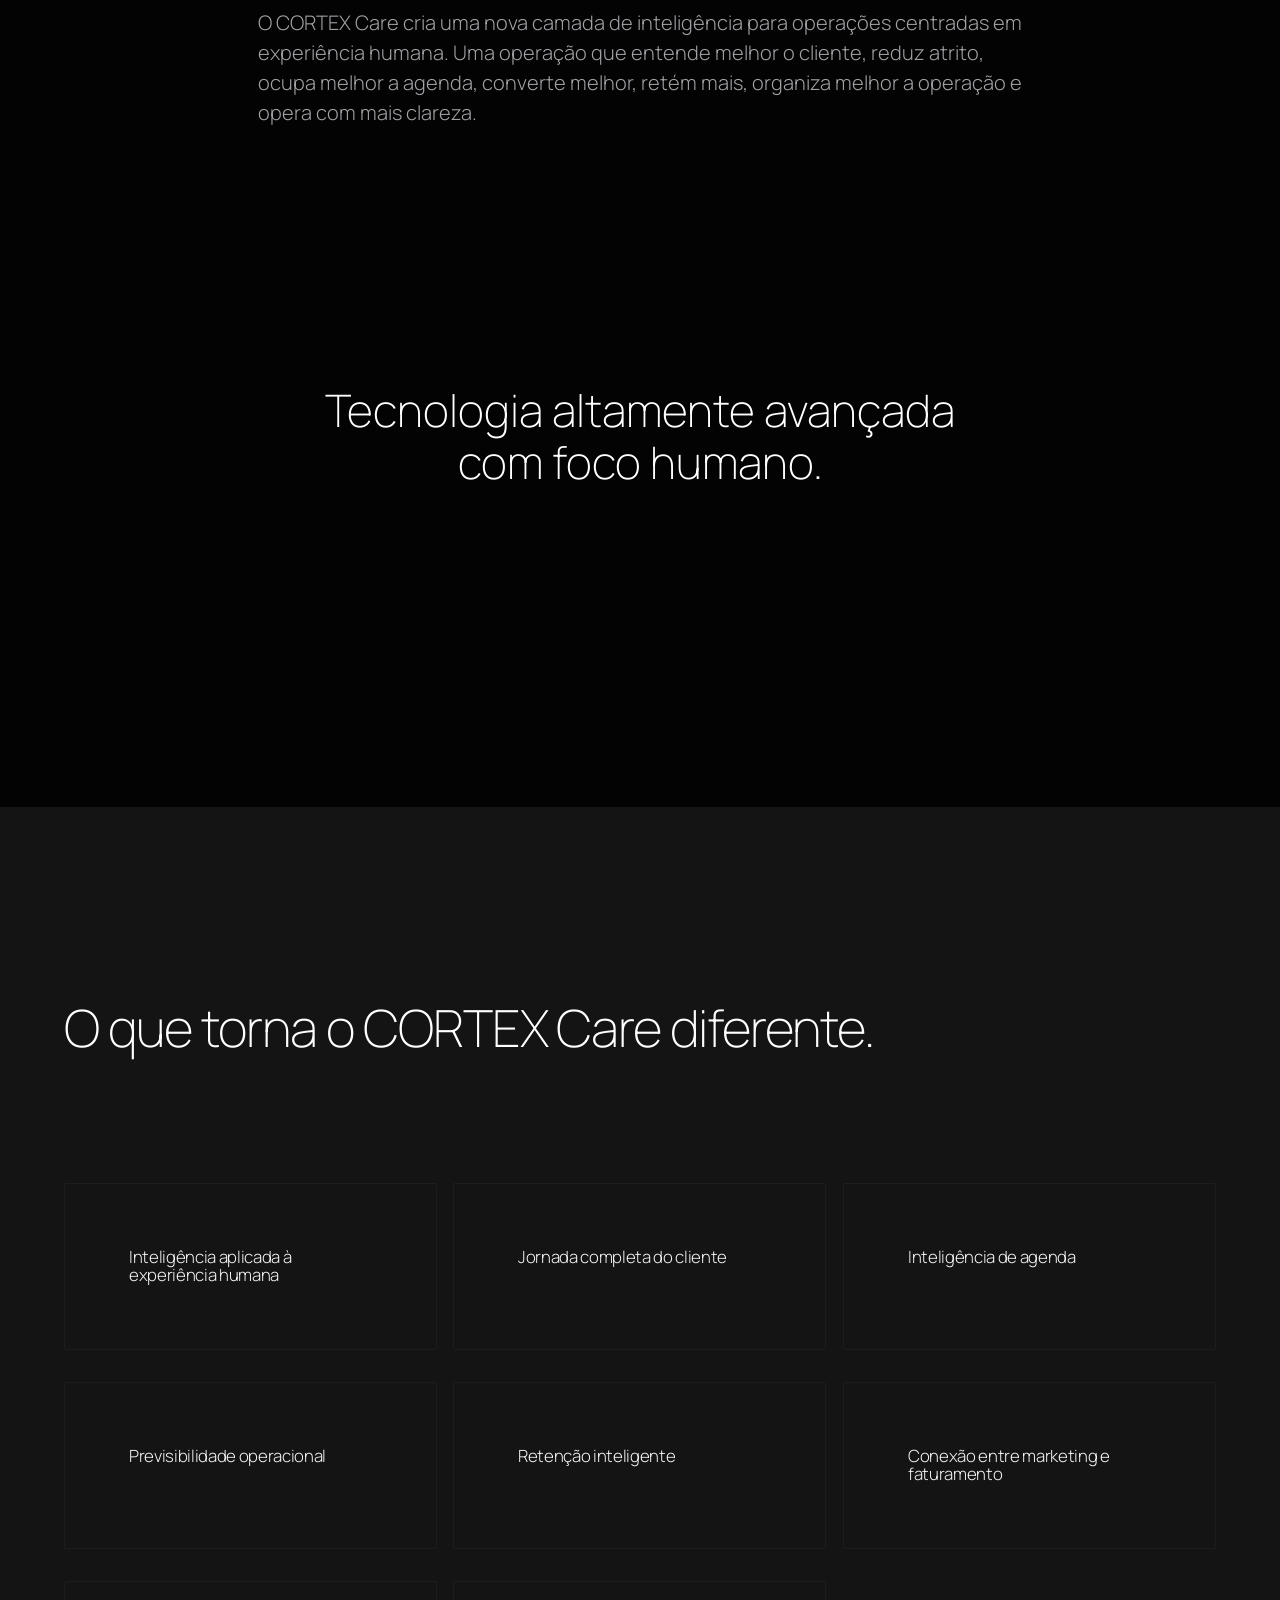
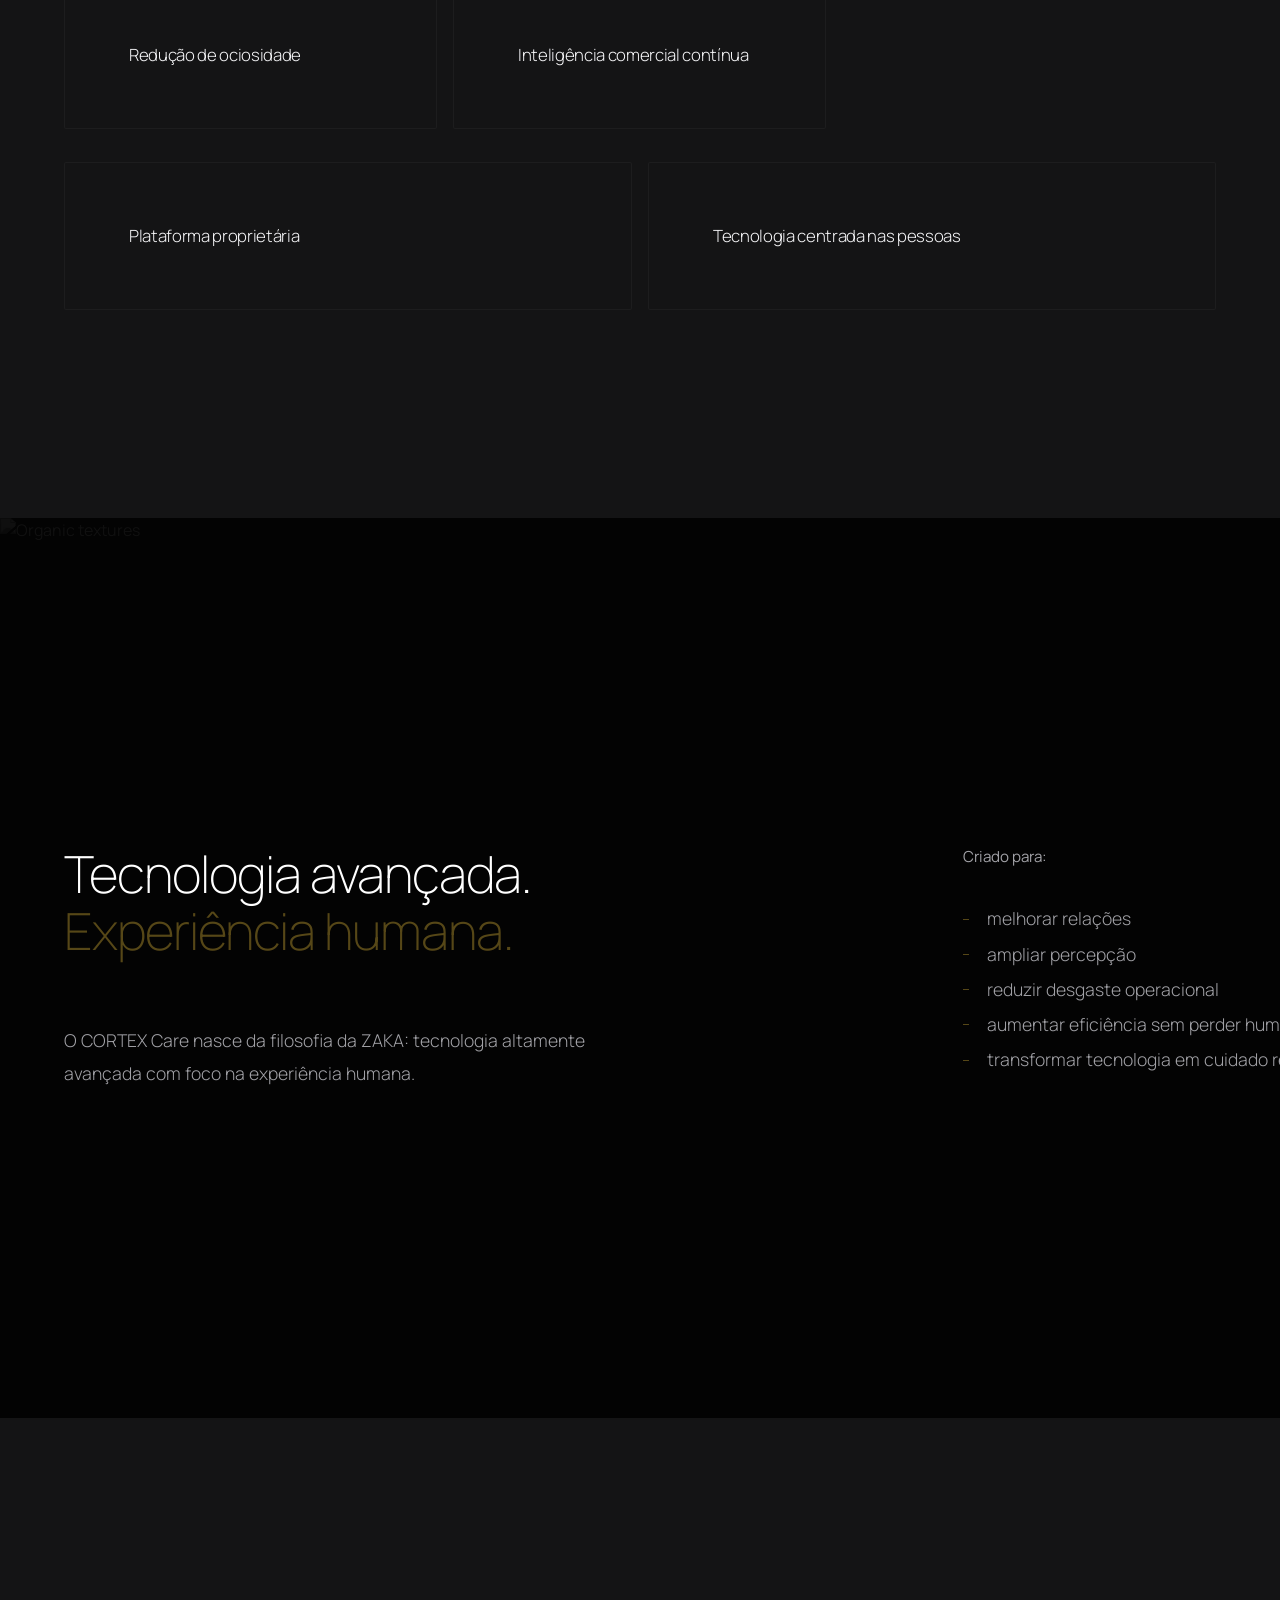
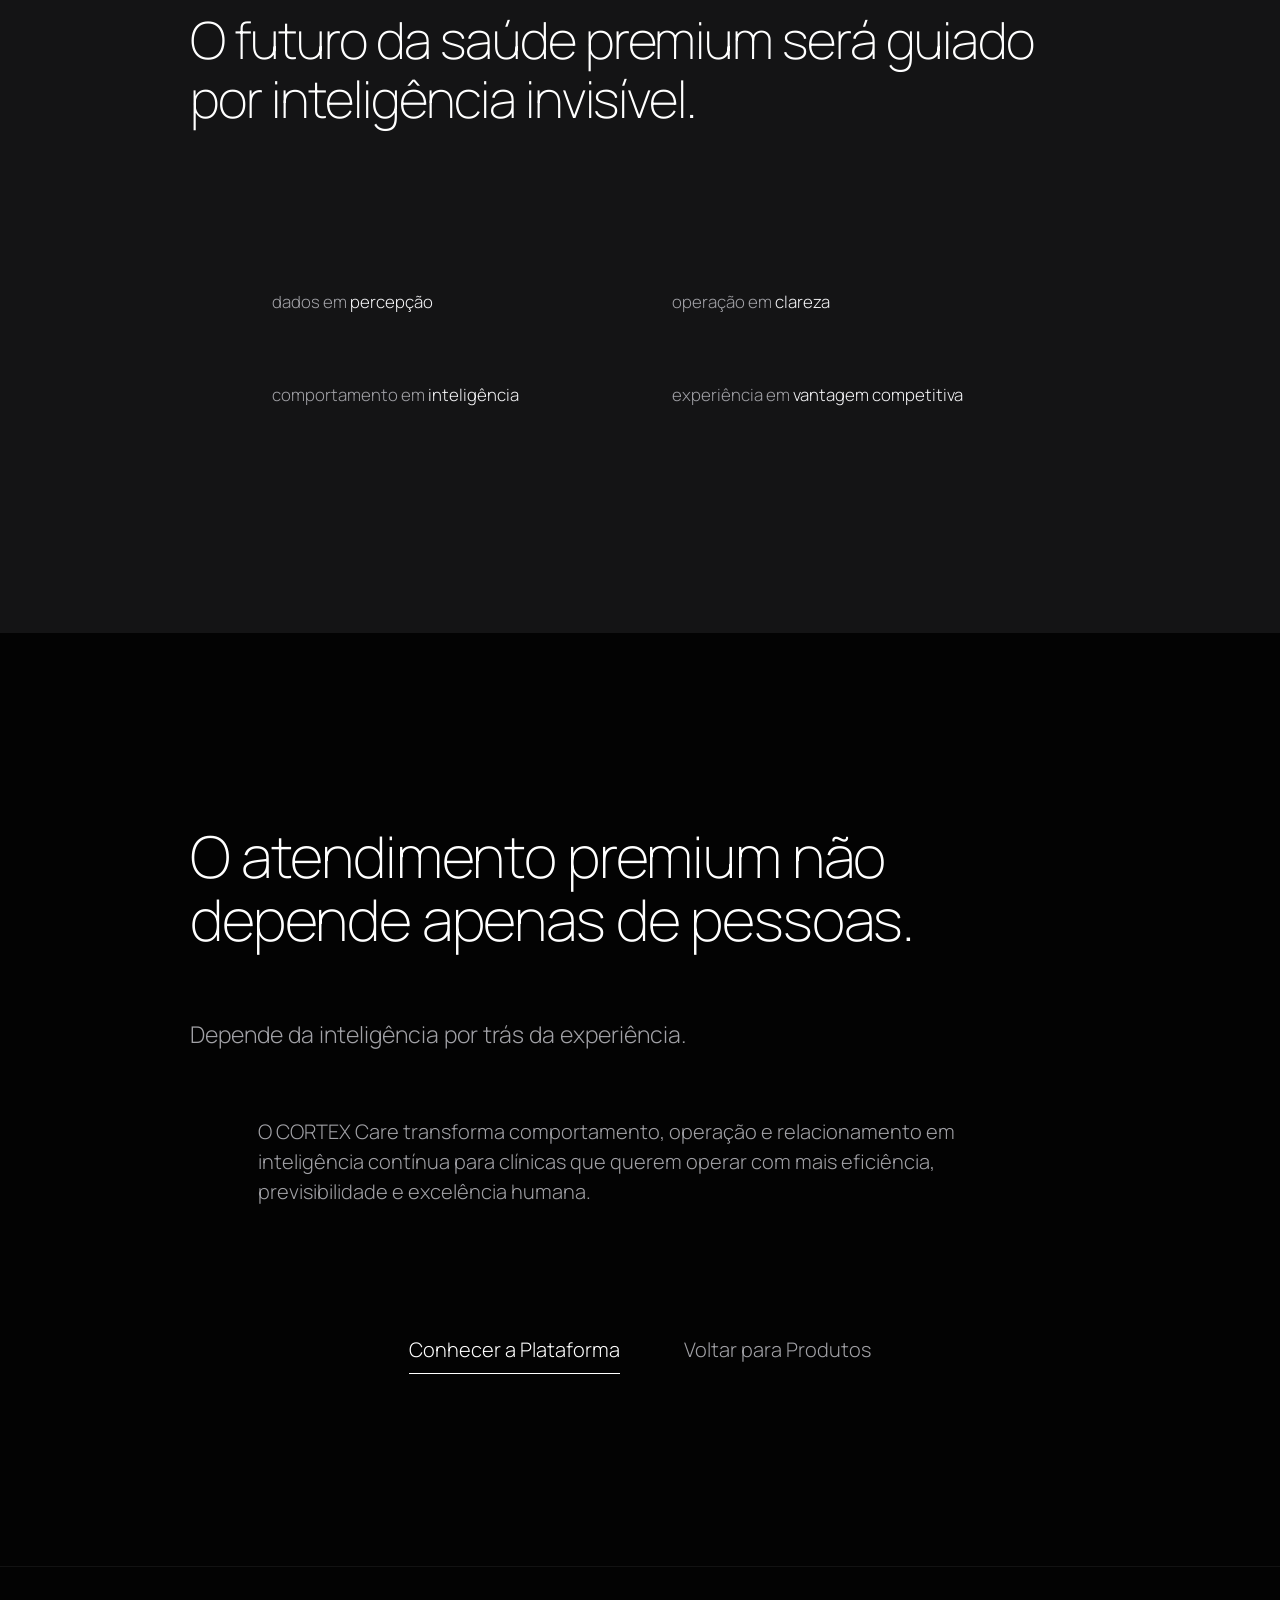
==== commit 8fa9f287: "feat(ui): update header and footer logos to inline SVG" ====
--- a/cortex-care.html
+++ b/cortex-care.html
@@ -384,7 +384,12 @@
   <!-- GLOBAL MENU -->
   <header class="nav-header">
     <div class="container nav-container">
-      <a href="index.html" class="nav-logo" aria-label="ZAKA - Home">ZAKA<span class="text-gold">®</span></a>
+      <a href="index.html" class="nav-logo" aria-label="ZAKA - Home" style="display: flex; align-items: center;">
+        <svg viewBox="0 0 88 28" height="28" fill="currentColor" xmlns="http://www.w3.org/2000/svg">
+          <text x="0" y="22" font-family="var(--font-primary), sans-serif" font-weight="800" font-size="28" letter-spacing="-0.04em">zaka</text>
+          <text x="66" y="22" font-family="var(--font-primary), sans-serif" font-weight="700" font-size="12">®</text>
+        </svg>
+      </a>
 
       <nav class="nav-links">
         <a href="index.html" class="nav-link">Home</a>
@@ -998,7 +1003,13 @@
     <div class="container">
       <div class="grid justify-between">
         <div class="col-4">
-          <a href="index.html" class="nav-logo" aria-label="ZAKA - Home">ZAKA<span class="text-gold">®</span></a>
+          <a href="index.html" class="nav-logo" aria-label="ZAKA - Home" style="display: inline-block;">
+            <svg viewBox="0 0 100 120" height="90" fill="currentColor" xmlns="http://www.w3.org/2000/svg" style="display: block;">
+              <text x="0" y="75" font-family="var(--font-primary), sans-serif" font-weight="800" font-size="90">坂</text>
+              <text x="0" y="115" font-family="var(--font-primary), sans-serif" font-weight="800" font-size="34" letter-spacing="-0.05em">zaka</text>
+              <text x="76" y="115" font-family="var(--font-primary), sans-serif" font-weight="700" font-size="14">®</text>
+            </svg>
+          </a>
           <p class="text-small" style="margin-top: 1rem;">Tecnologia com alma.</p>
           <div style="margin-top: 2rem; display: flex; flex-direction: column; gap: 0.5rem;">
             <a href="index.html" class="text-small text-white">Home</a>
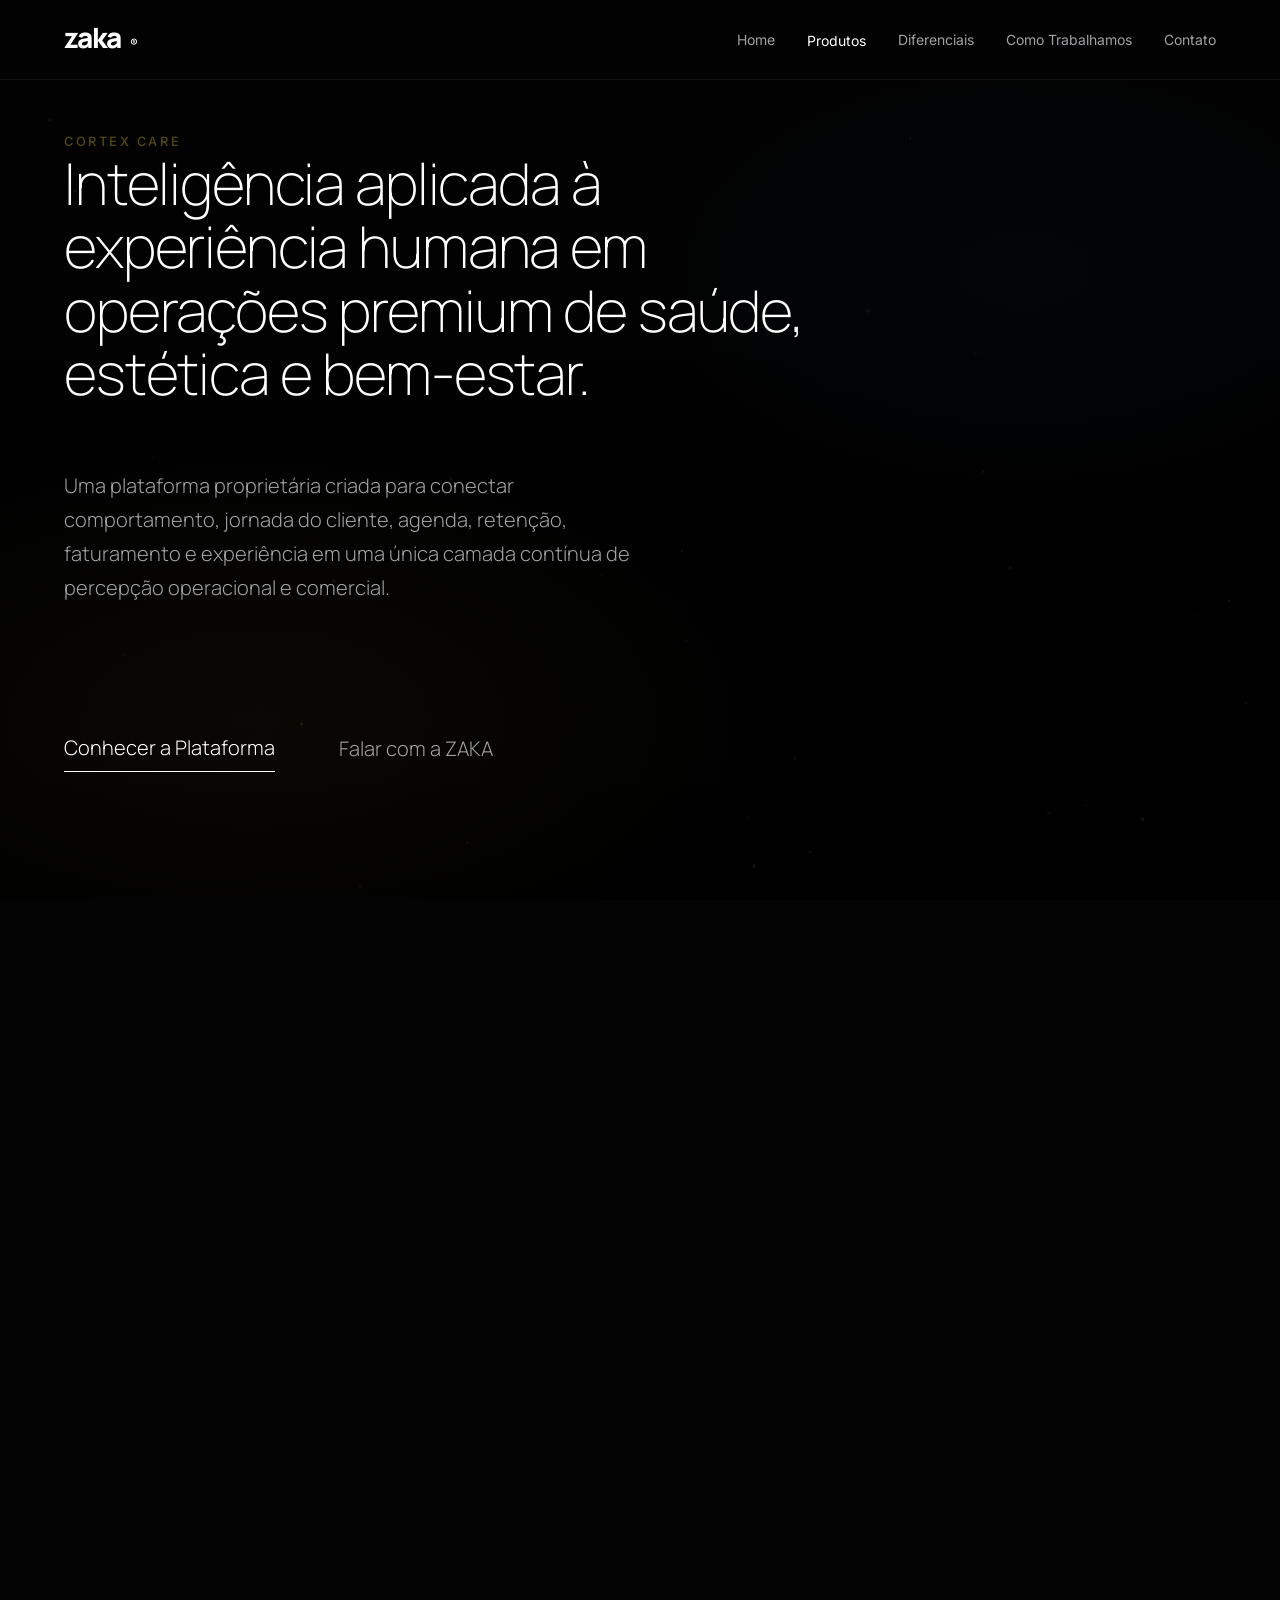
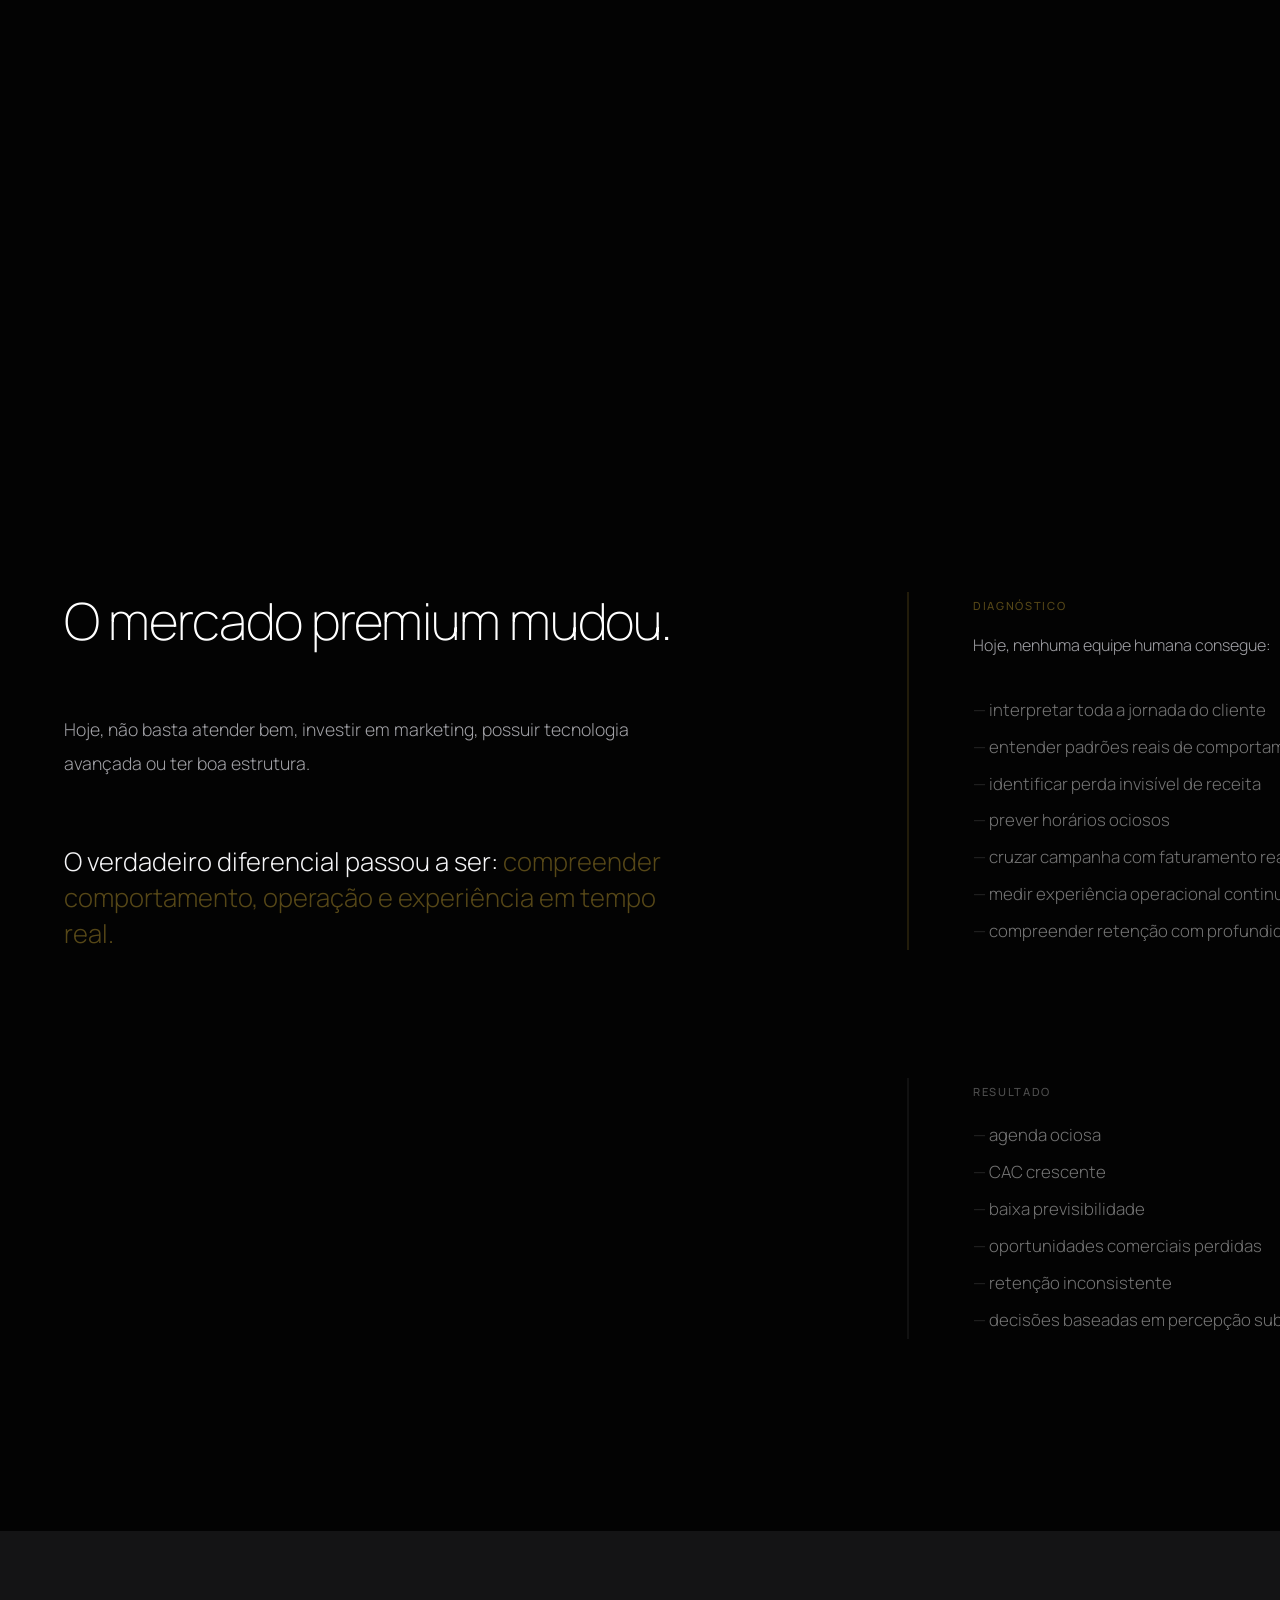
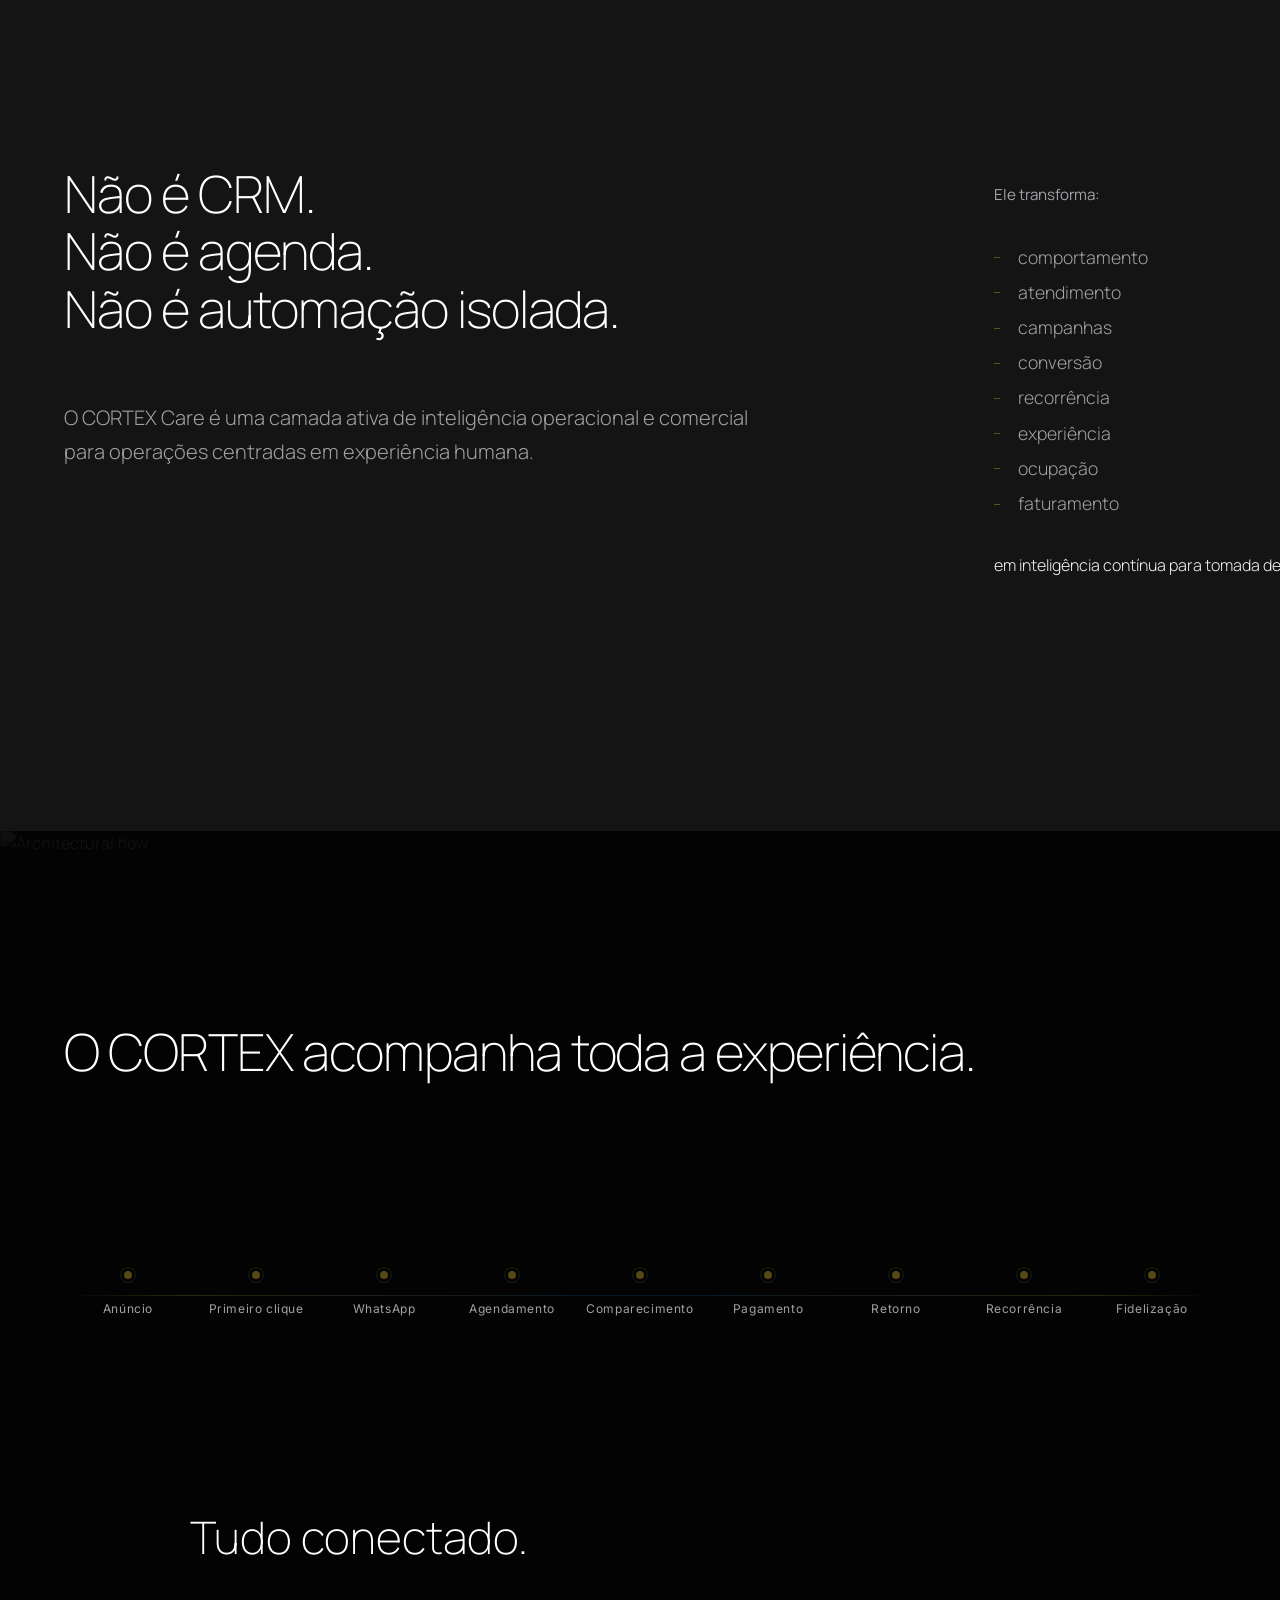
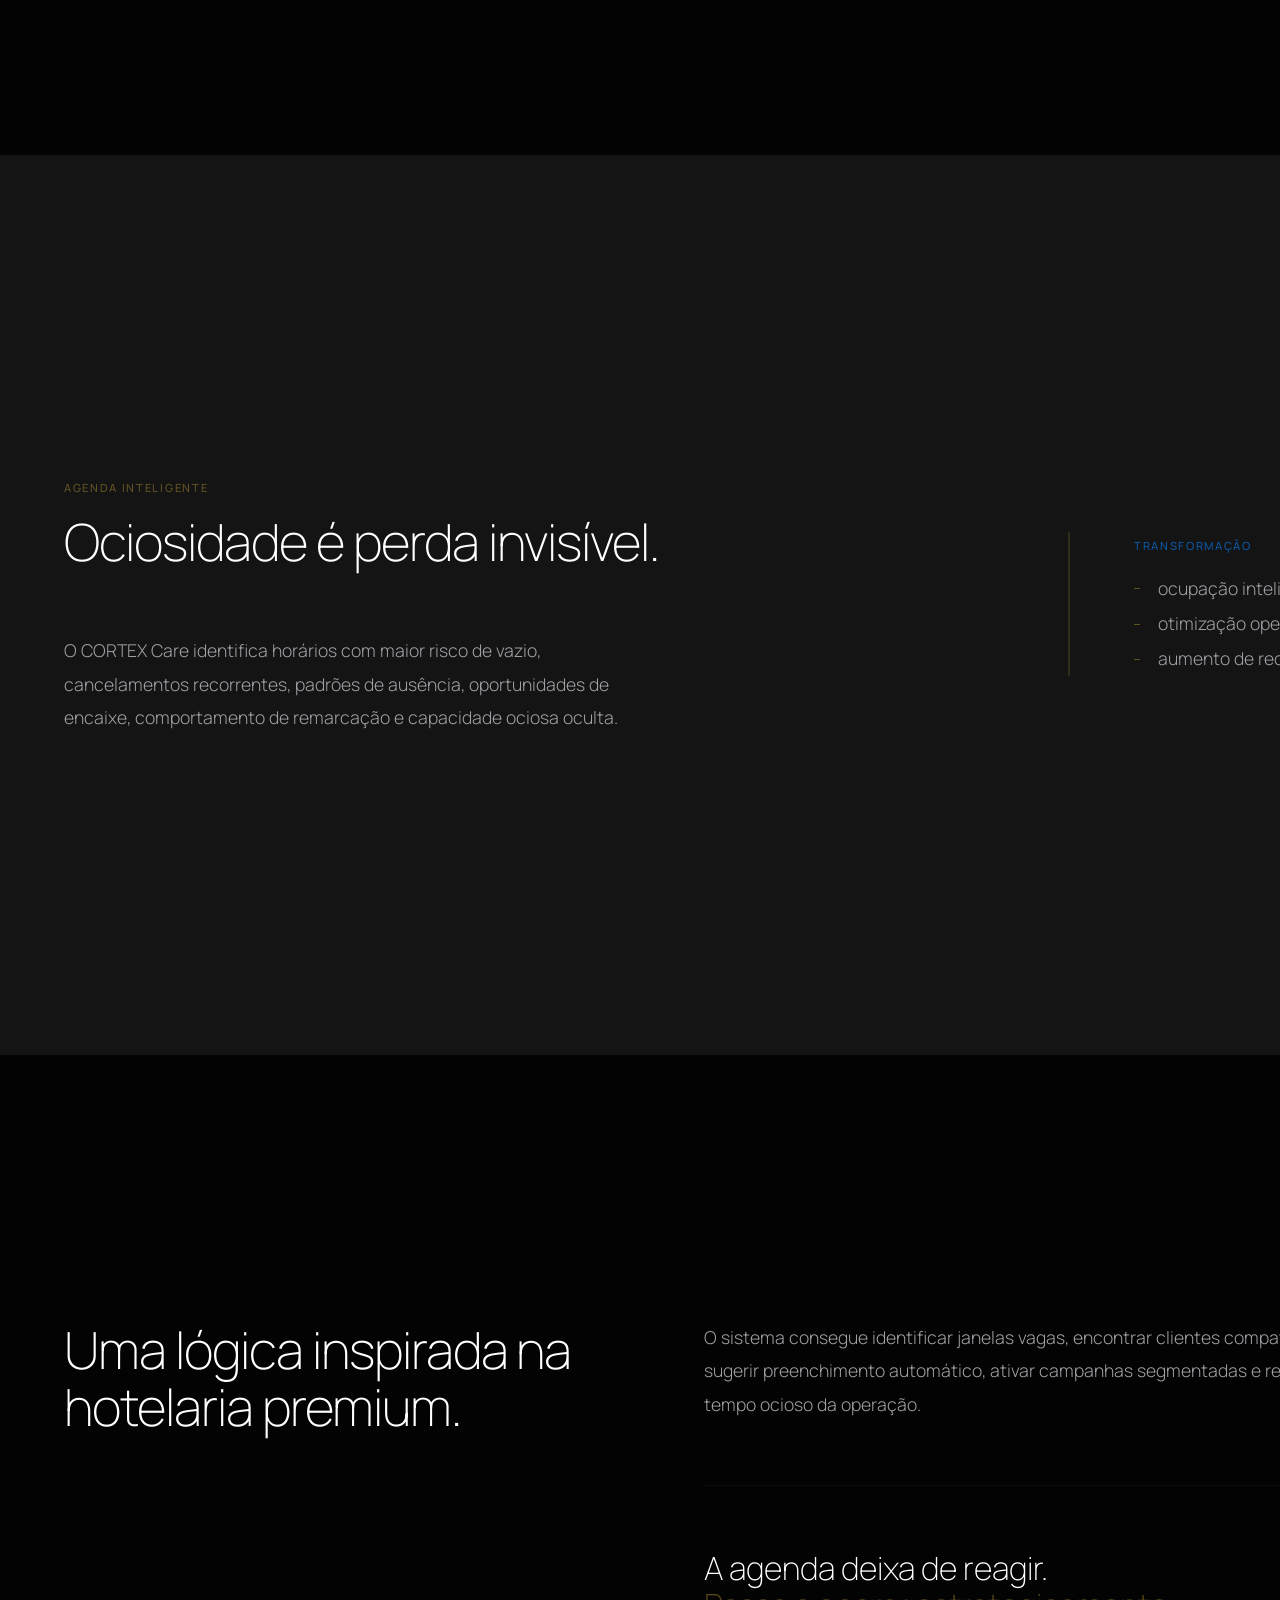
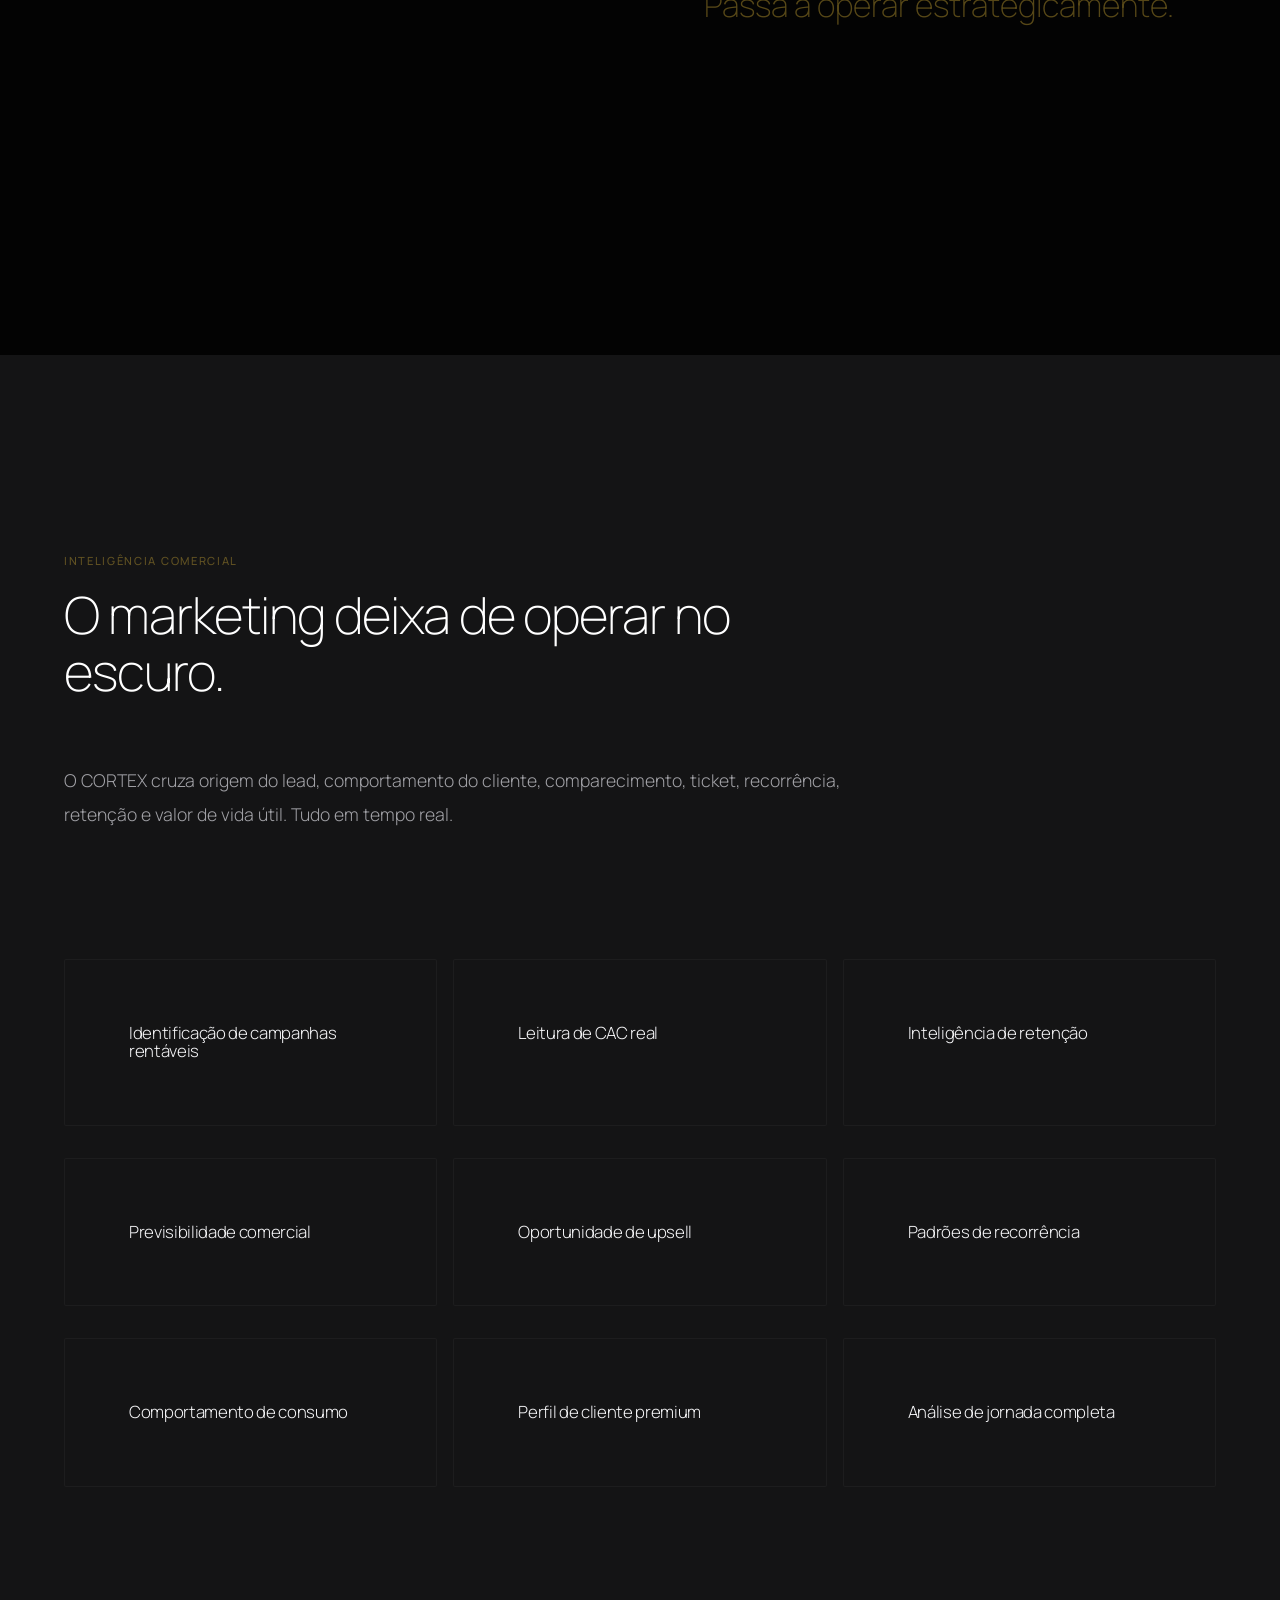
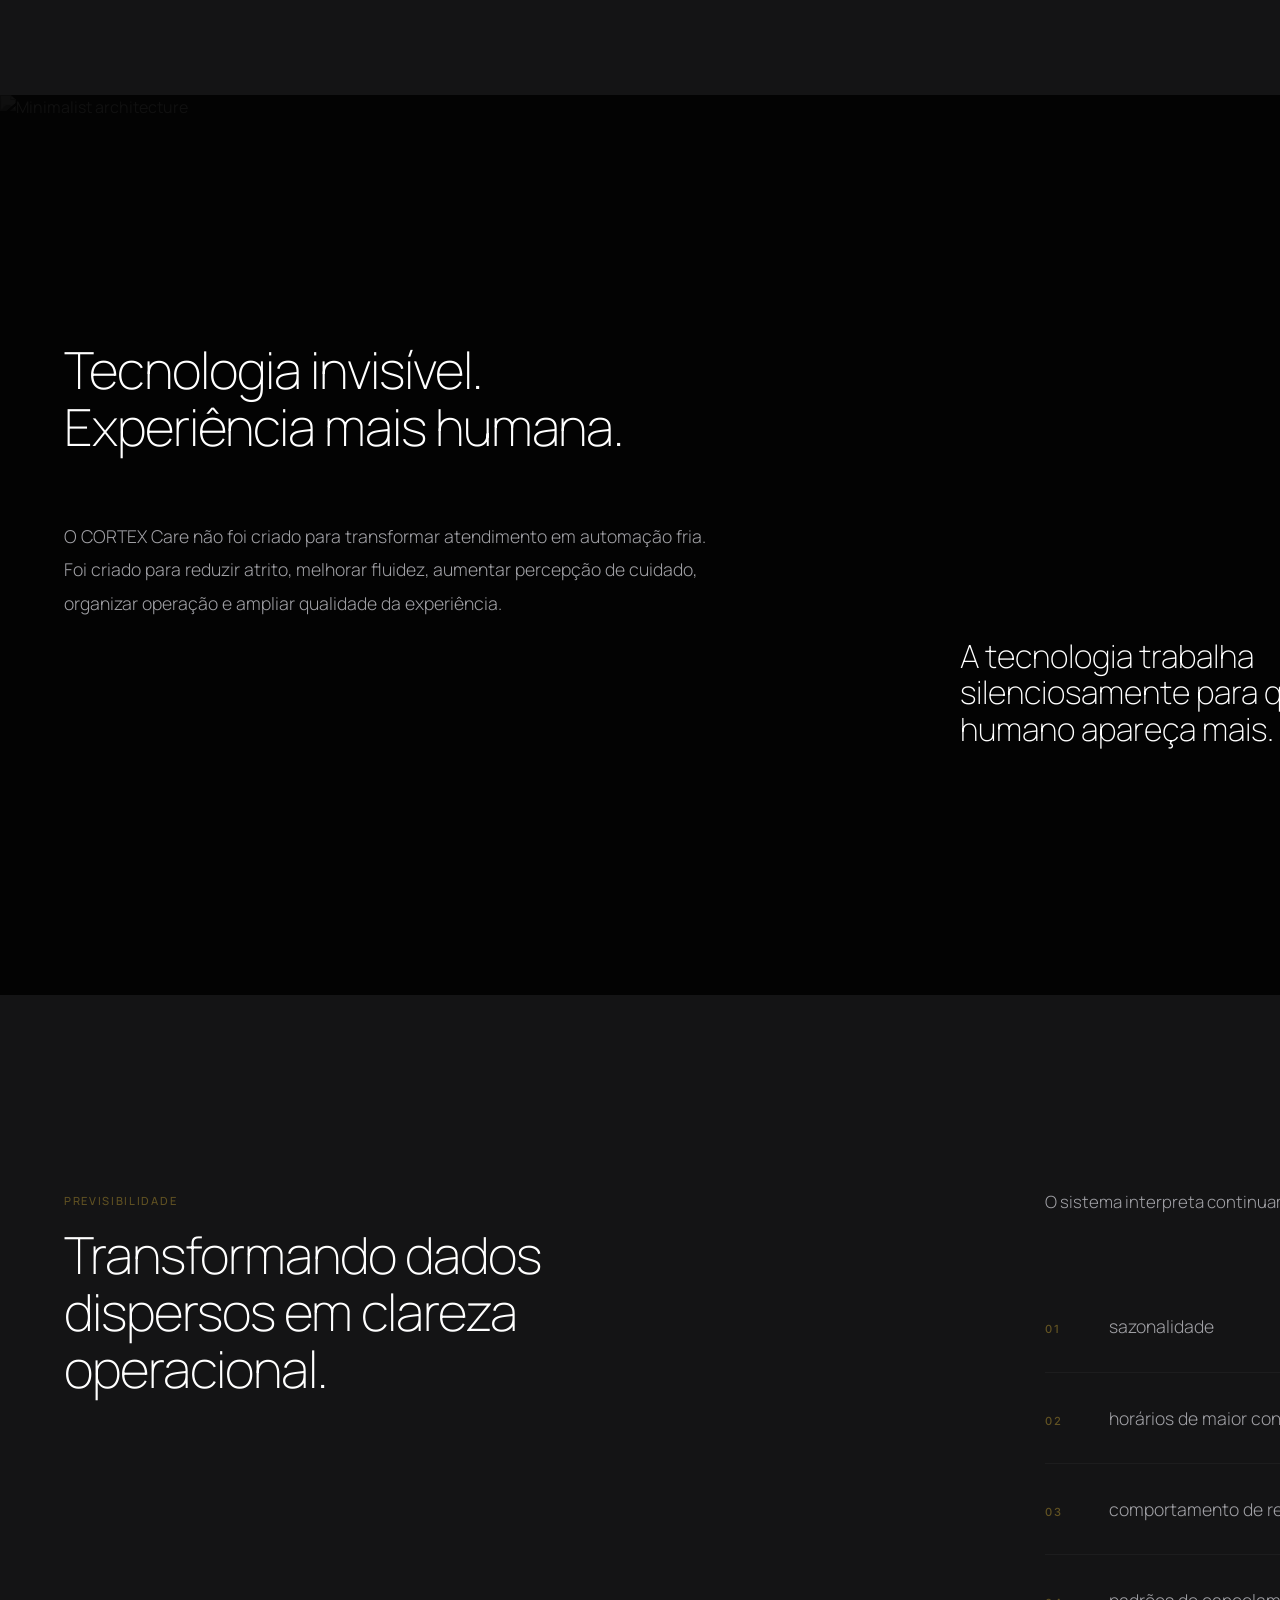
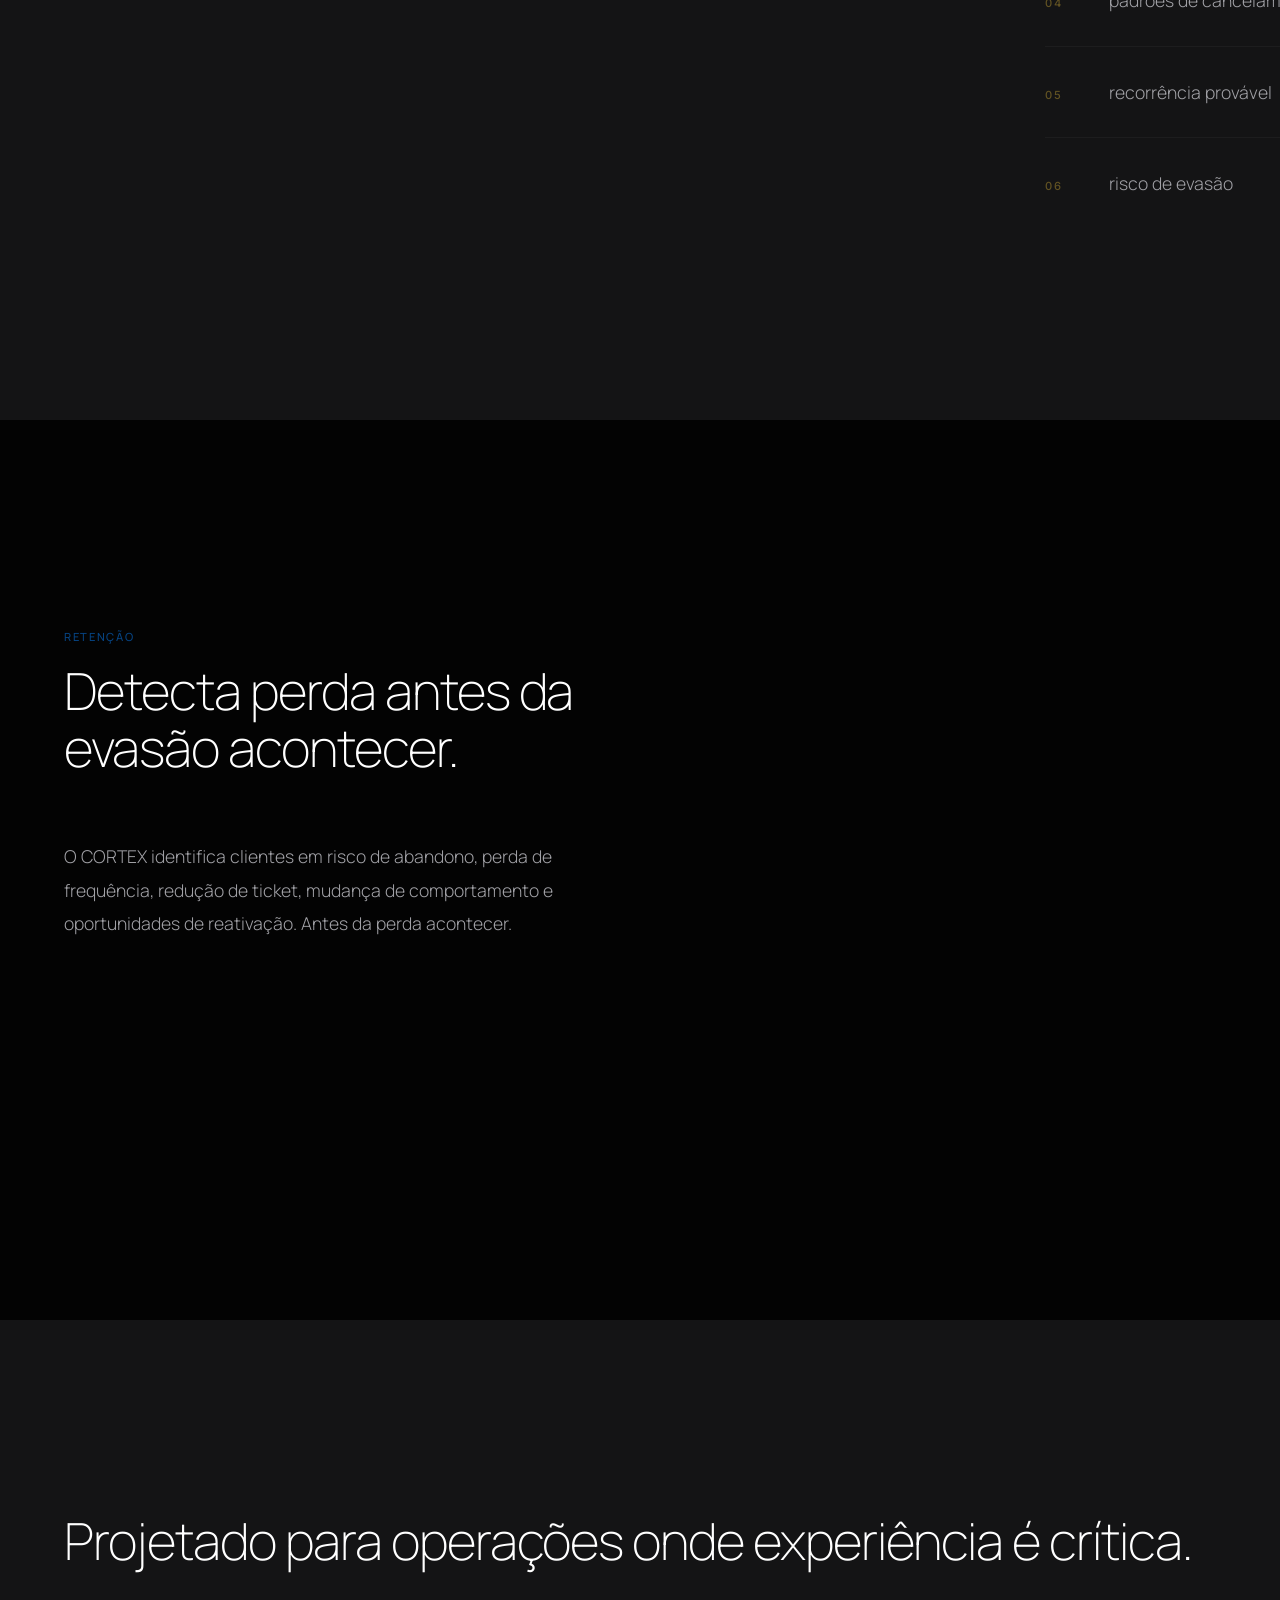
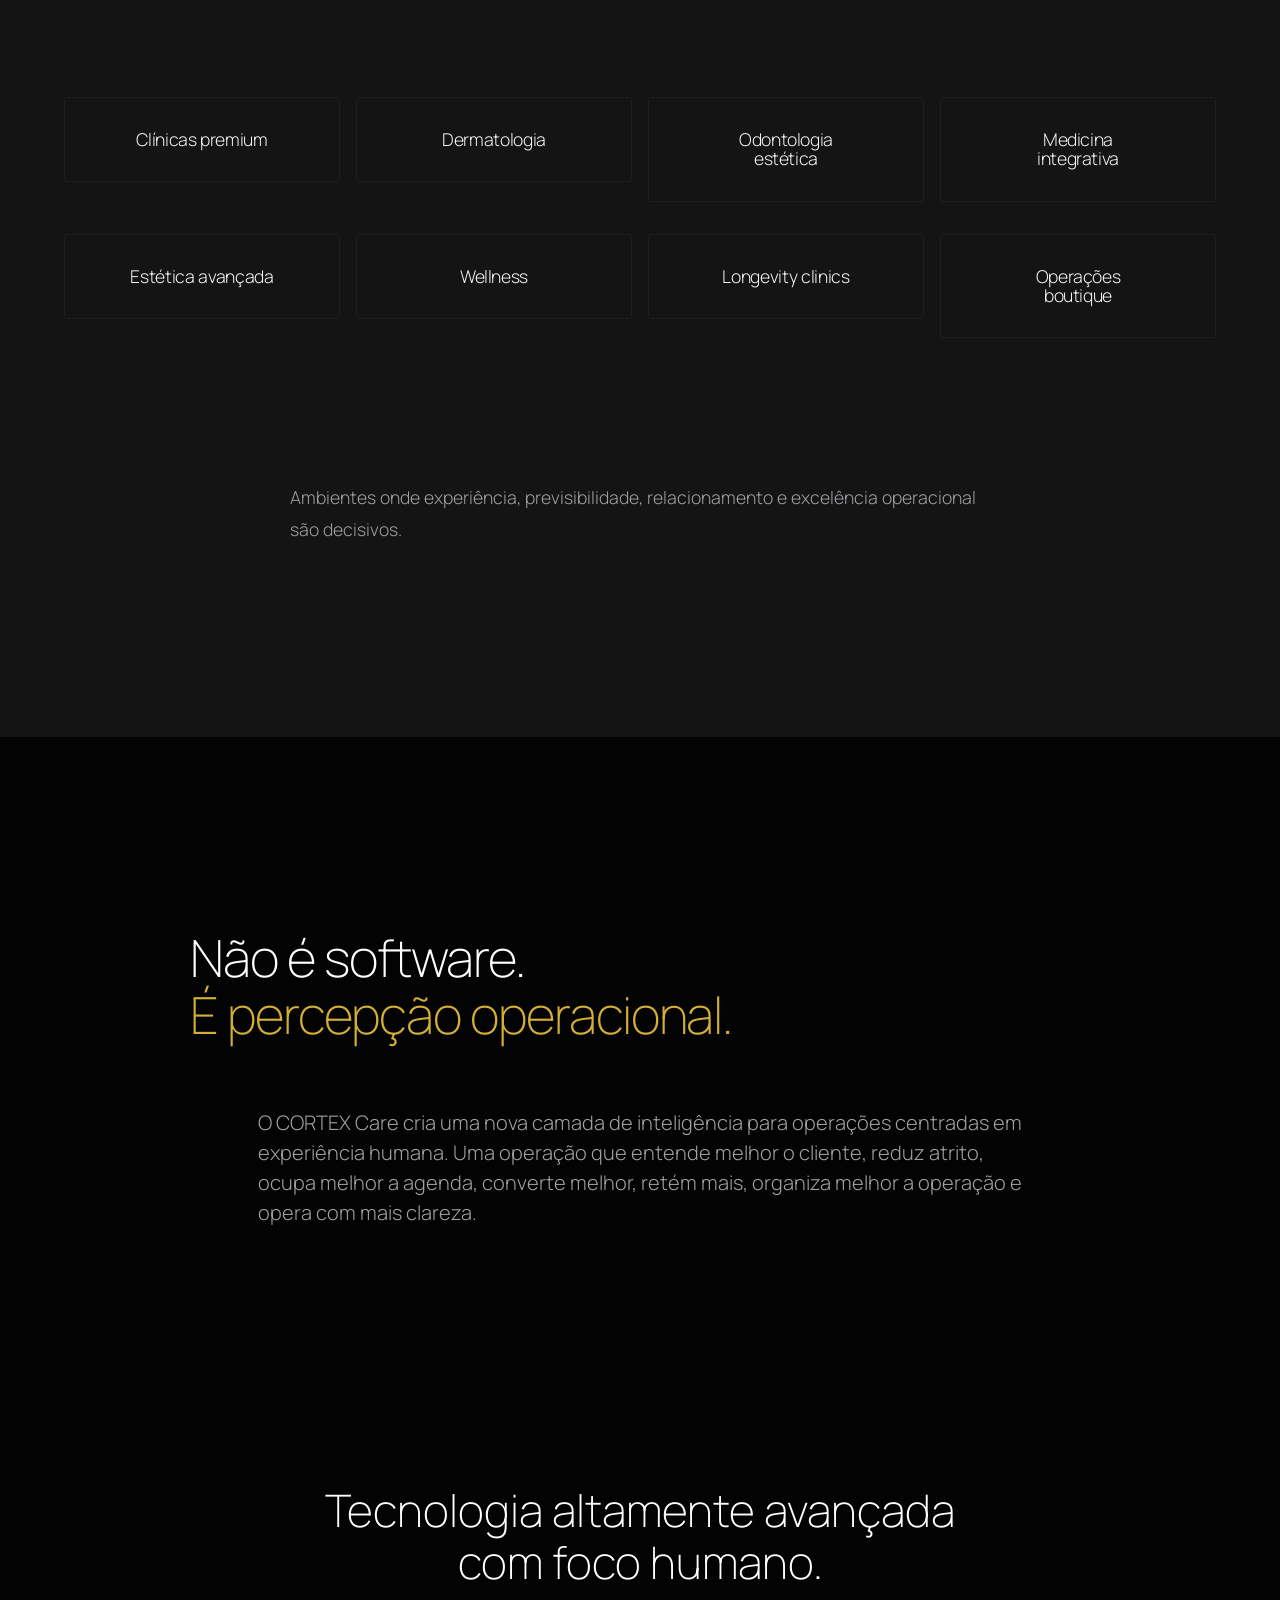
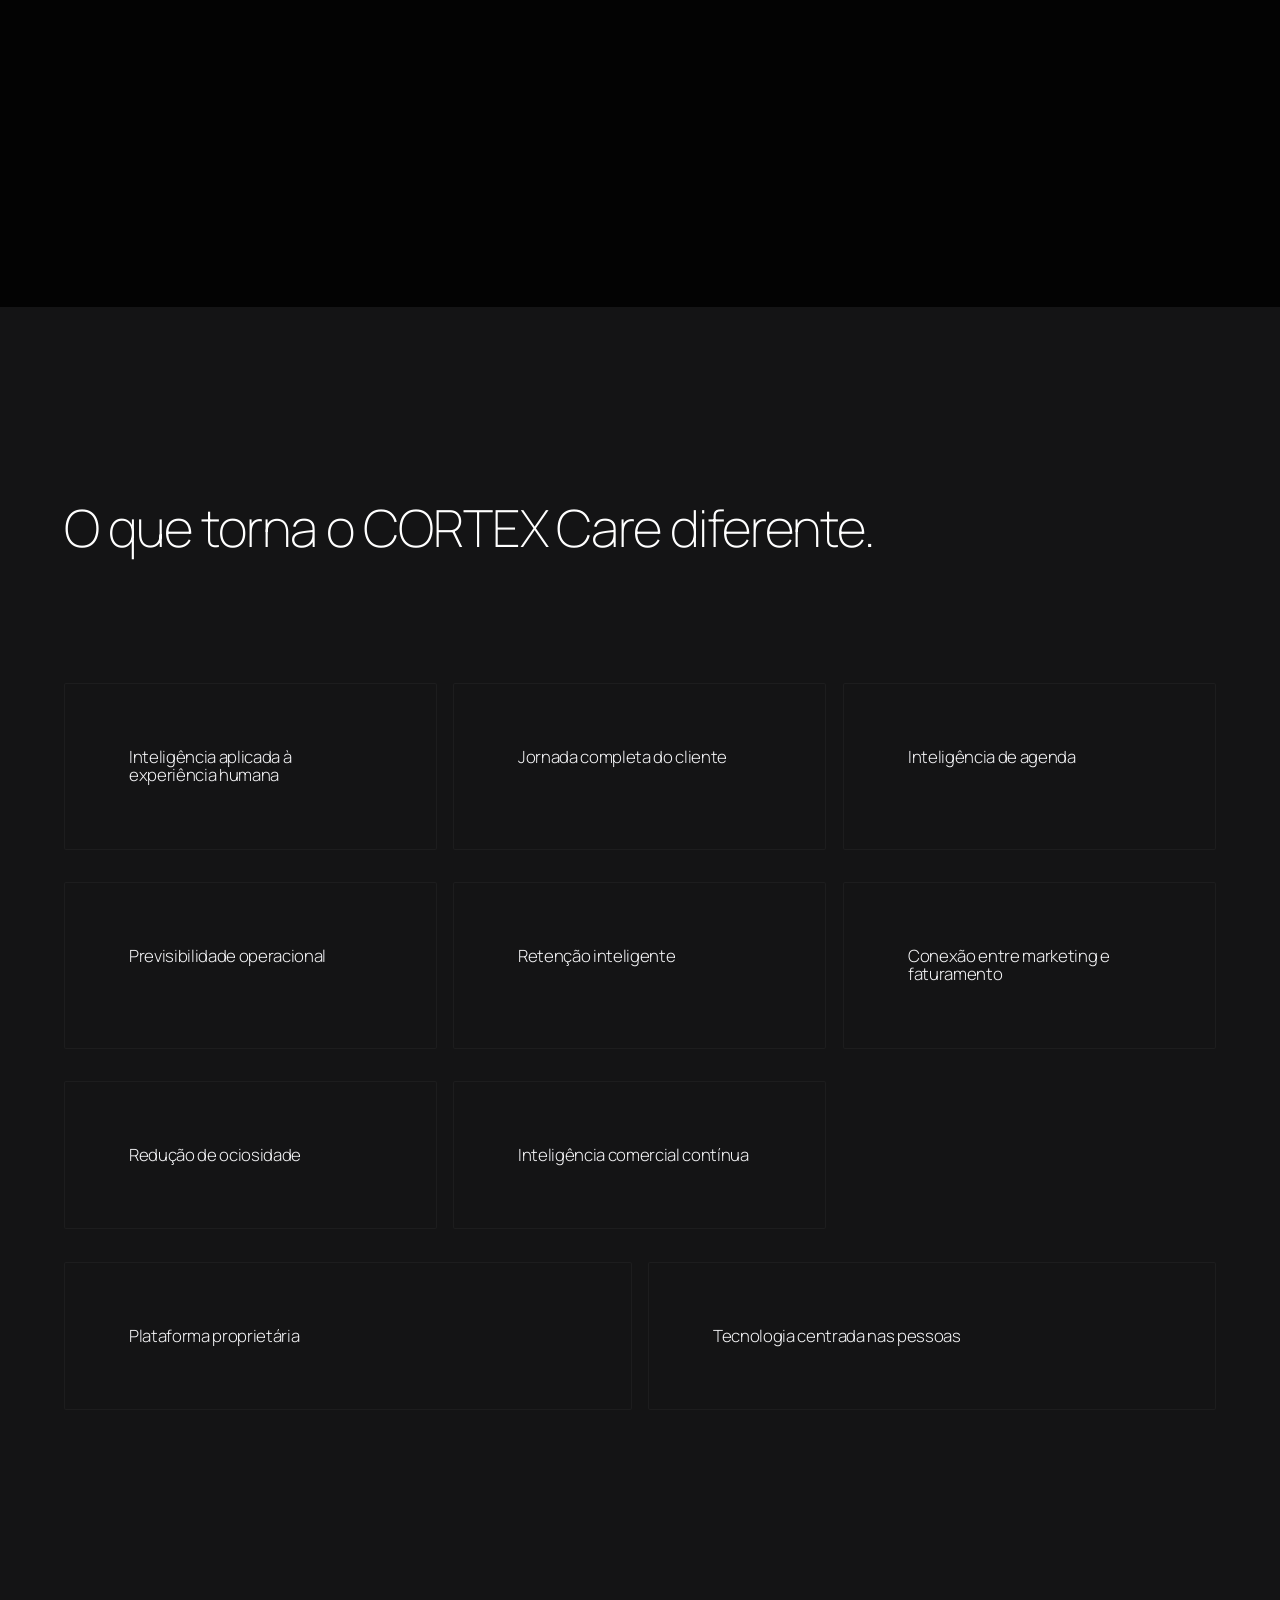
==== commit 19f08492: "feat: add scroll-scrubbing video hero to cortex-care.html with ffmpeg all-intra re-encode" ====
--- a/cortex-care.html
+++ b/cortex-care.html
@@ -440,32 +440,33 @@
 
   <main>
 
-    <!-- ===== HERO ===== -->
-    <section class="hero-care" id="hero">
-      <img src="https://images.unsplash.com/photo-1600585154340-be6161a56a0c?q=80&w=2670&auto=format&fit=crop"
-        alt="Premium minimalist architecture with soft light" class="hero-bg" data-parallax="0.04" loading="eager">
-      <div class="hero-organic-overlay"></div>
-      <div class="care-scan"></div>
-      <canvas id="care-particles"></canvas>
-
-      <div class="container" style="z-index: 2; position: relative;">
-        <div class="grid items-center" style="min-height: 90vh;">
-          <div class="col-8 fade-up delay-1">
-            <span class="text-accent mb-md display-block" style="letter-spacing: 0.2em; font-size: 0.8rem; color: var(--color-accent-gold-muted);">CORTEX CARE</span>
-            <h1 style="font-size: clamp(2.5rem, 4.5vw, 4.8rem); line-height: 1.1; font-weight: 200; margin-bottom: var(--space-lg); max-width: 900px;">
-              Inteligência aplicada à experiência humana em operações premium de saúde, estética e bem-estar.
-            </h1>
-            <p class="text-large text-gray-text" style="max-width: 80%; margin-bottom: var(--space-xl); font-weight: 300; line-height: 1.7;">
-              Uma plataforma proprietária criada para conectar comportamento, jornada do cliente, agenda, retenção, faturamento e experiência em uma única camada contínua de percepção operacional e comercial.
-            </p>
-            <div style="display: flex; gap: var(--space-lg); align-items: center; flex-wrap: wrap;">
-              <a href="#plataforma" class="cta-primary">Conhecer a Plataforma</a>
-              <a href="#contact" class="cta-secondary">Falar com a ZAKA</a>
+    <!-- ===== HERO VIDEO SCROLL ===== -->
+    <div id="hero-scroll-container" style="height: 400vh; position: relative;">
+      <section class="hero-care" id="hero" style="position: sticky; top: 0; height: 100vh; overflow: hidden; margin: 0;">
+        <video id="hero-scrub-video" src="video/care-scrub.mp4" muted playsinline preload="auto" class="hero-bg" style="object-fit: cover; width: 100%; height: 100%; position: absolute; inset: 0; pointer-events: none; transform: none; filter: grayscale(25%) contrast(110%) brightness(0.9); opacity: 0.35; transition: none;"></video>
+        <div class="hero-organic-overlay"></div>
+        <div class="care-scan"></div>
+        <canvas id="care-particles"></canvas>
+
+        <div class="container" style="z-index: 2; position: relative;">
+          <div class="grid items-center" style="min-height: 90vh;">
+            <div class="col-8 fade-up delay-1">
+              <span class="text-accent mb-md display-block" style="letter-spacing: 0.2em; font-size: 0.8rem; color: var(--color-accent-gold-muted);">CORTEX CARE</span>
+              <h1 style="font-size: clamp(2.5rem, 4.5vw, 4.8rem); line-height: 1.1; font-weight: 200; margin-bottom: var(--space-lg); max-width: 900px;">
+                Inteligência aplicada à experiência humana em operações premium de saúde, estética e bem-estar.
+              </h1>
+              <p class="text-large text-gray-text" style="max-width: 80%; margin-bottom: var(--space-xl); font-weight: 300; line-height: 1.7;">
+                Uma plataforma proprietária criada para conectar comportamento, jornada do cliente, agenda, retenção, faturamento e experiência em uma única camada contínua de percepção operacional e comercial.
+              </p>
+              <div style="display: flex; gap: var(--space-lg); align-items: center; flex-wrap: wrap;">
+                <a href="#plataforma" class="cta-primary">Conhecer a Plataforma</a>
+                <a href="#contact" class="cta-secondary">Falar com a ZAKA</a>
+              </div>
             </div>
           </div>
         </div>
-      </div>
-    </section>
+      </section>
+    </div>
 
 
     <!-- ===== SEÇÃO 1 — O PROBLEMA ===== -->
@@ -1136,5 +1137,46 @@
       });
     })();
   </script>
+
+  <!-- VIDEO SCRUBBING LOGIC -->
+  <script>
+    document.addEventListener("DOMContentLoaded", () => {
+      const video = document.getElementById("hero-scrub-video");
+      const container = document.getElementById("hero-scroll-container");
+      
+      if (!video || !container) return;
+
+      video.load();
+
+      const updateVideoTime = () => {
+        if (!video.duration || isNaN(video.duration)) return;
+        
+        const containerTop = container.offsetTop;
+        const containerHeight = container.offsetHeight;
+        const windowHeight = window.innerHeight;
+        const scrollableDistance = containerHeight - windowHeight;
+        
+        let scrollY = window.scrollY - containerTop;
+        if (scrollY < 0) scrollY = 0;
+        if (scrollY > scrollableDistance) scrollY = scrollableDistance;
+        
+        const progress = scrollY / scrollableDistance;
+        video.currentTime = progress * video.duration;
+      };
+
+      let ticking = false;
+      window.addEventListener("scroll", () => {
+        if (!ticking) {
+          window.requestAnimationFrame(() => {
+            updateVideoTime();
+            ticking = false;
+          });
+          ticking = true;
+        }
+      }, { passive: true });
+
+      video.addEventListener("loadedmetadata", updateVideoTime);
+    });
+  </script>
 </body>
 </html>
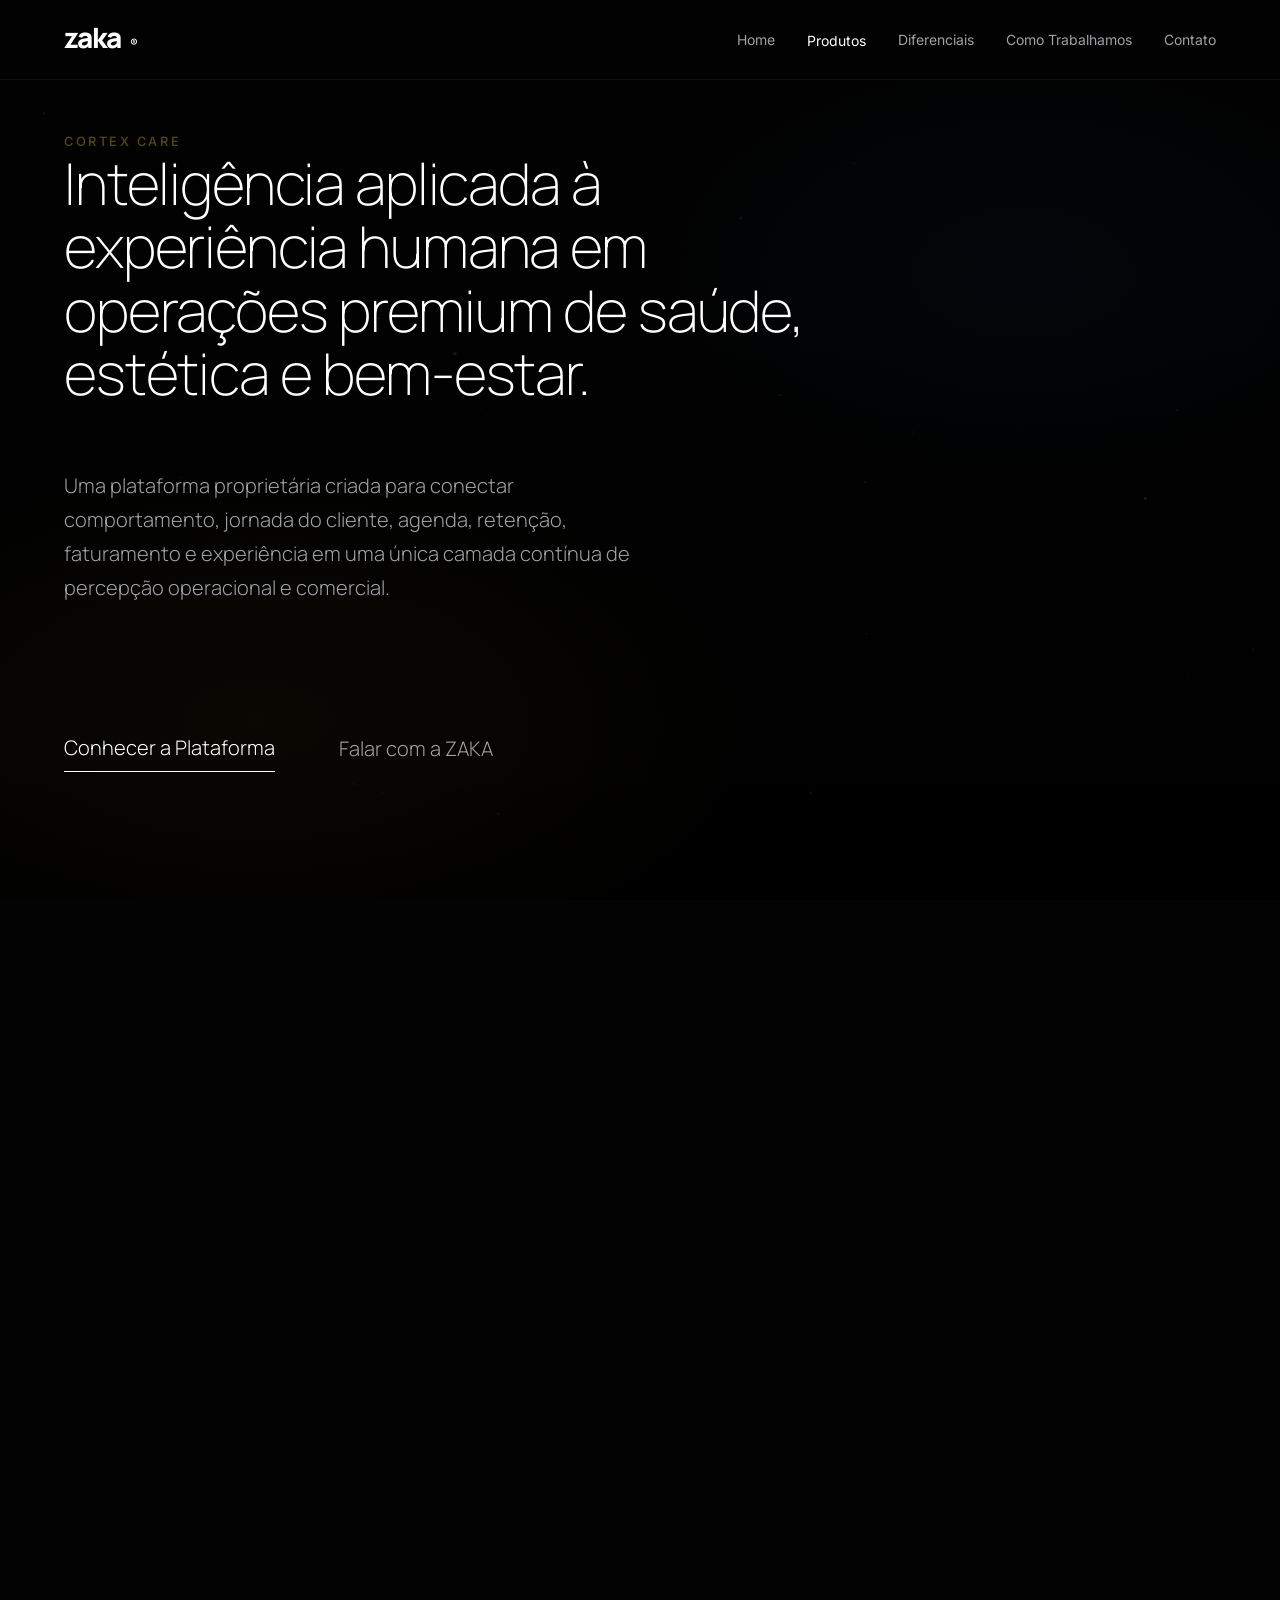
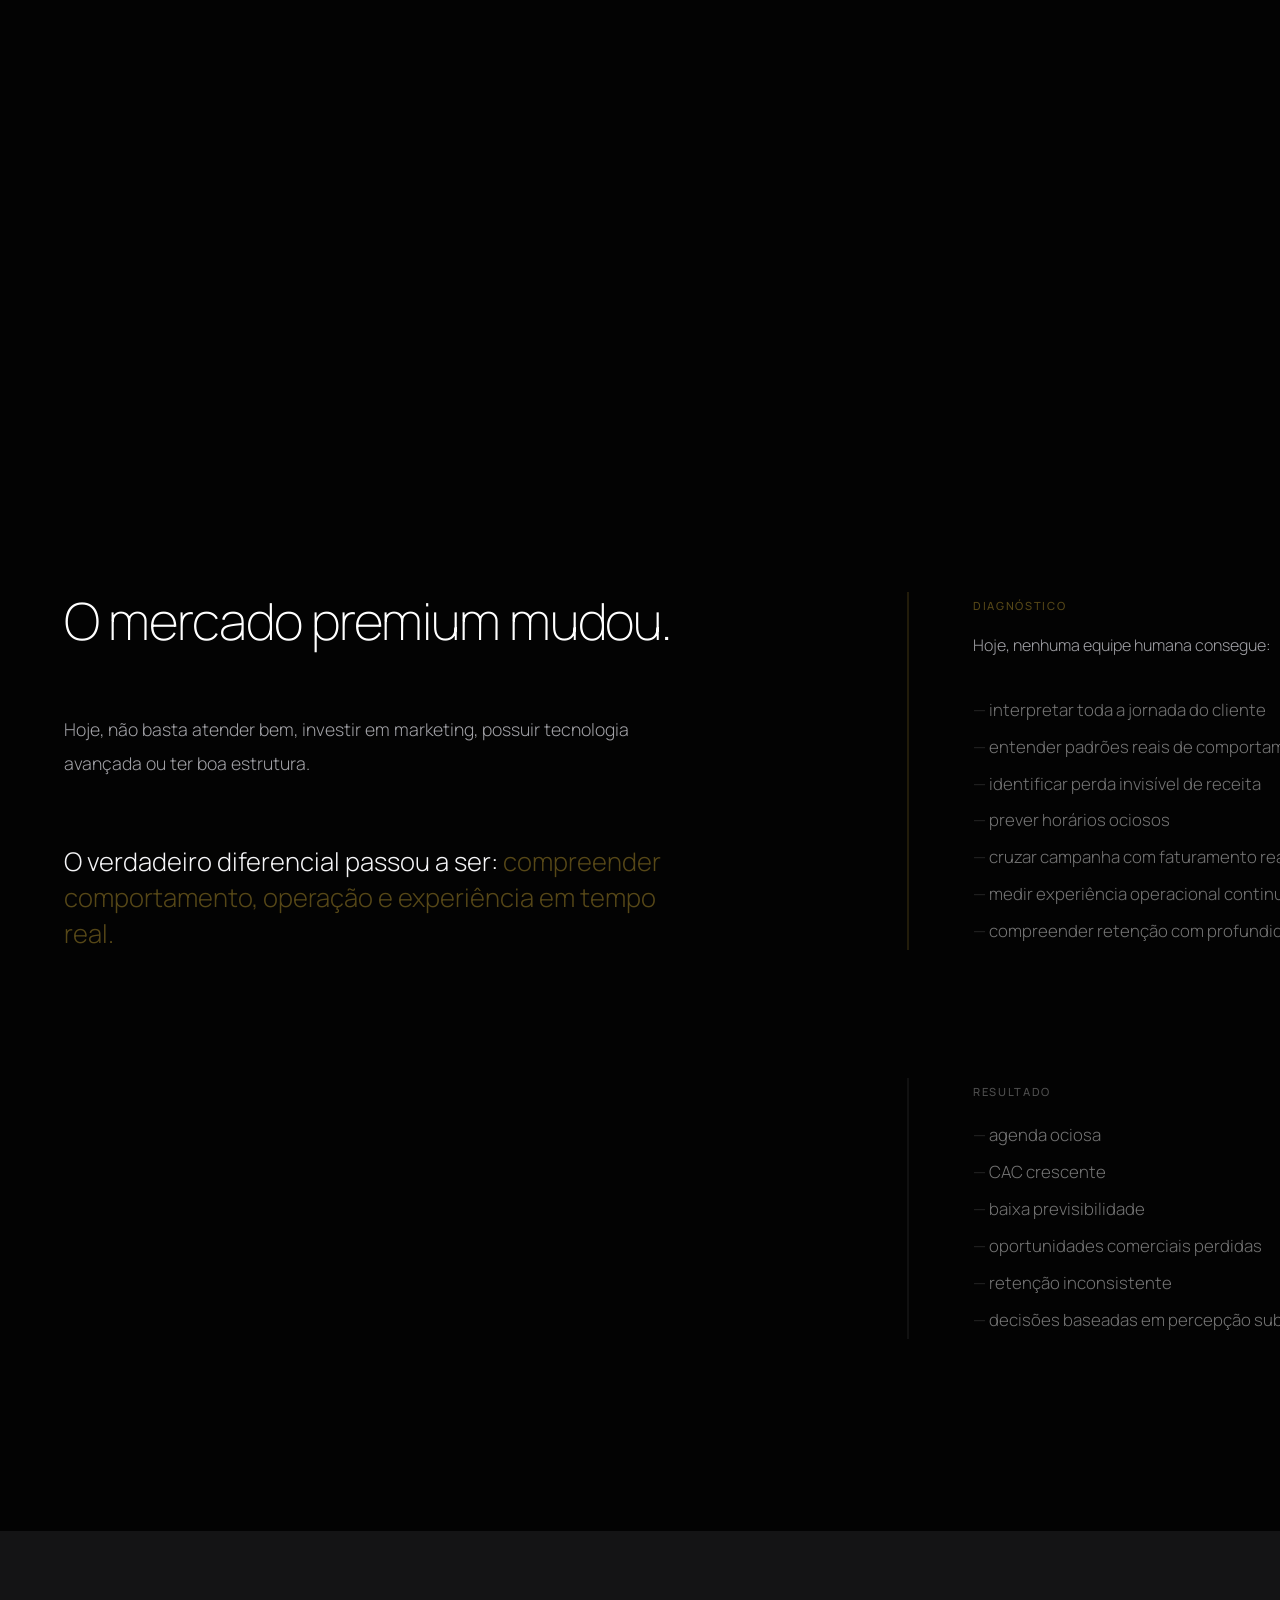
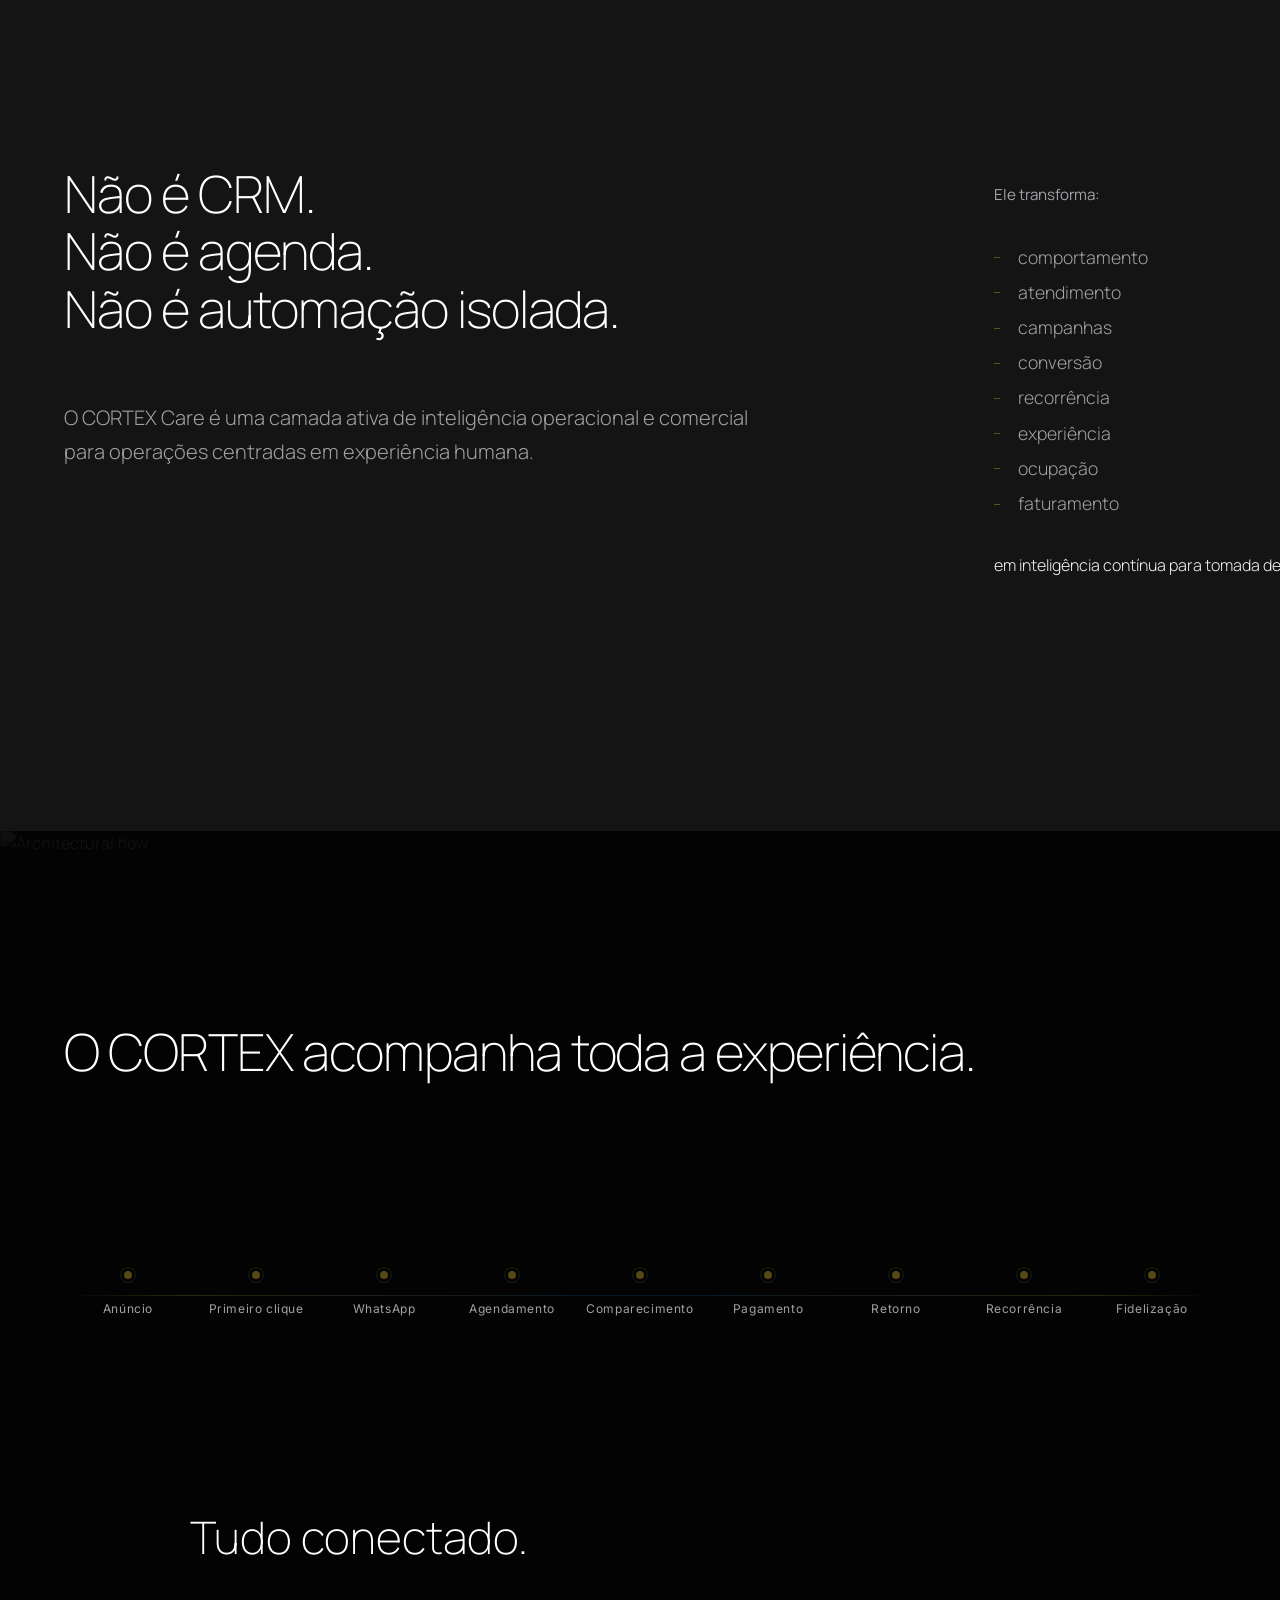
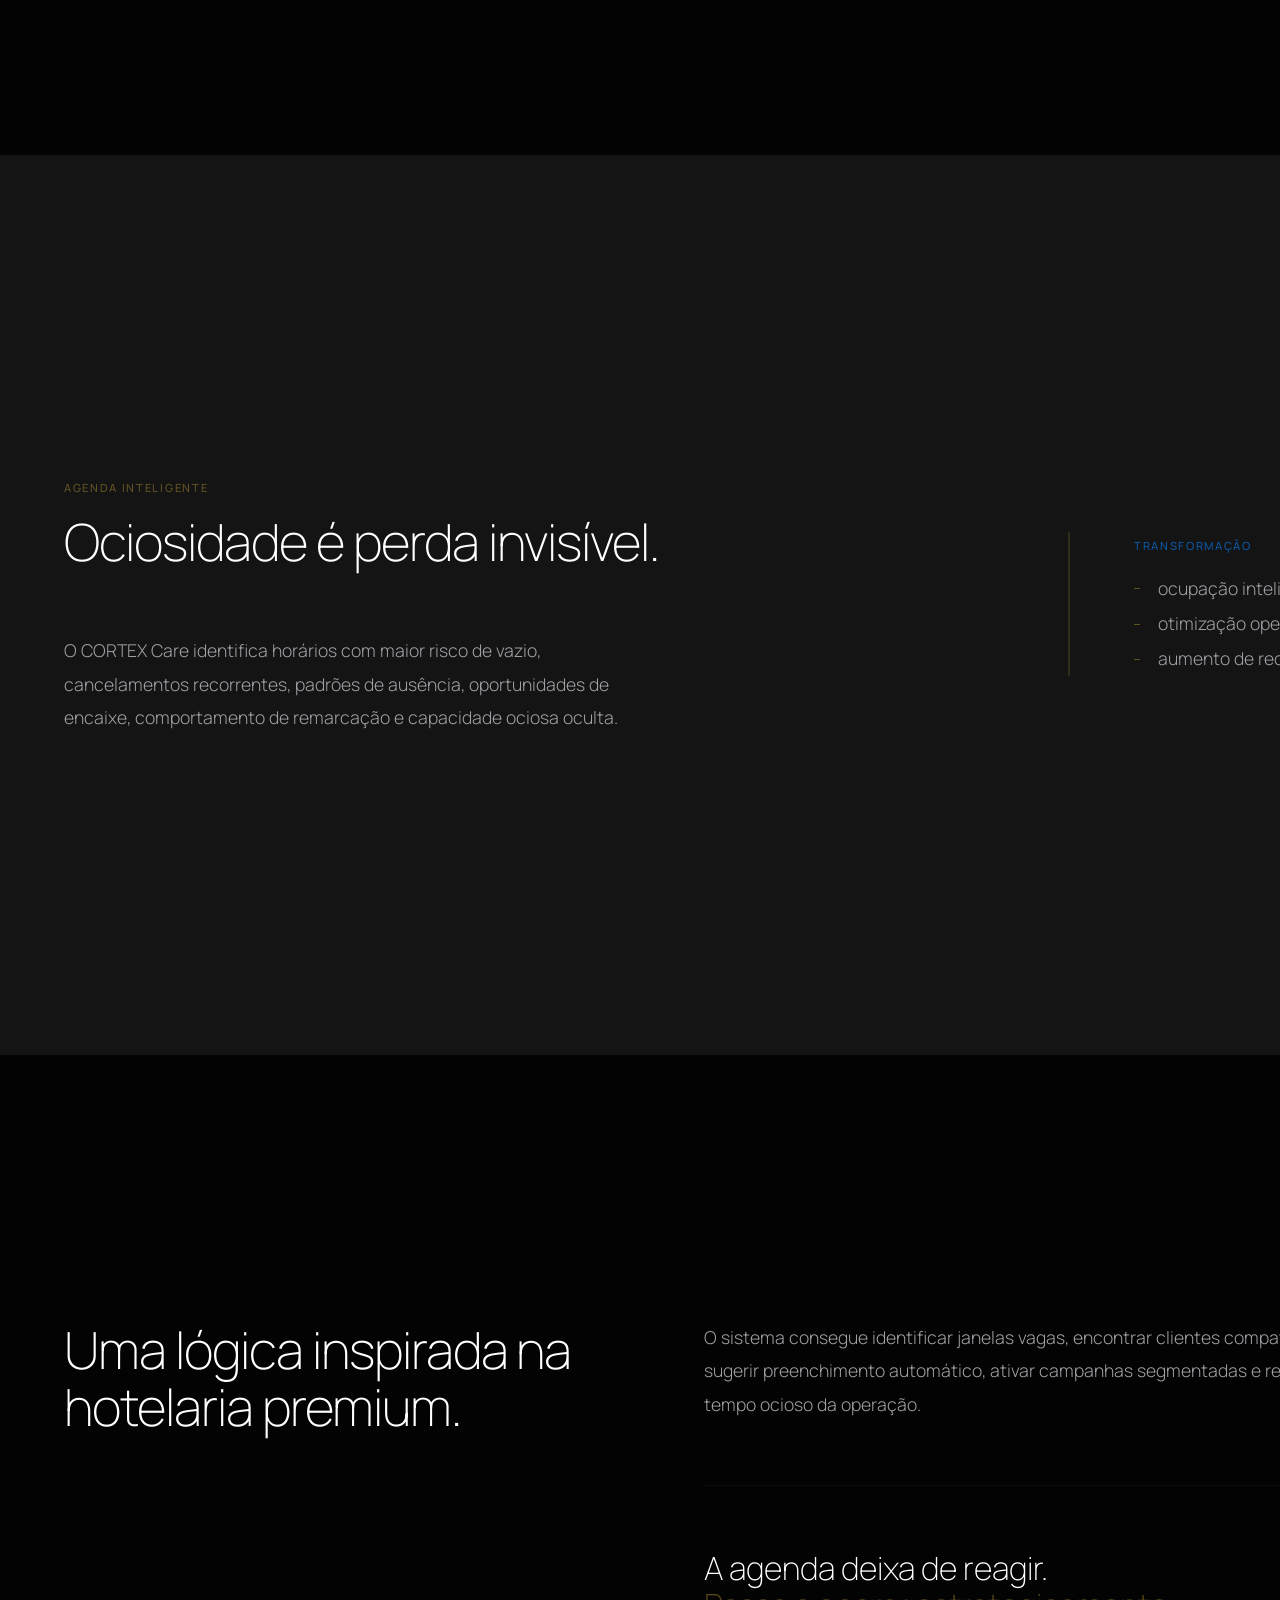
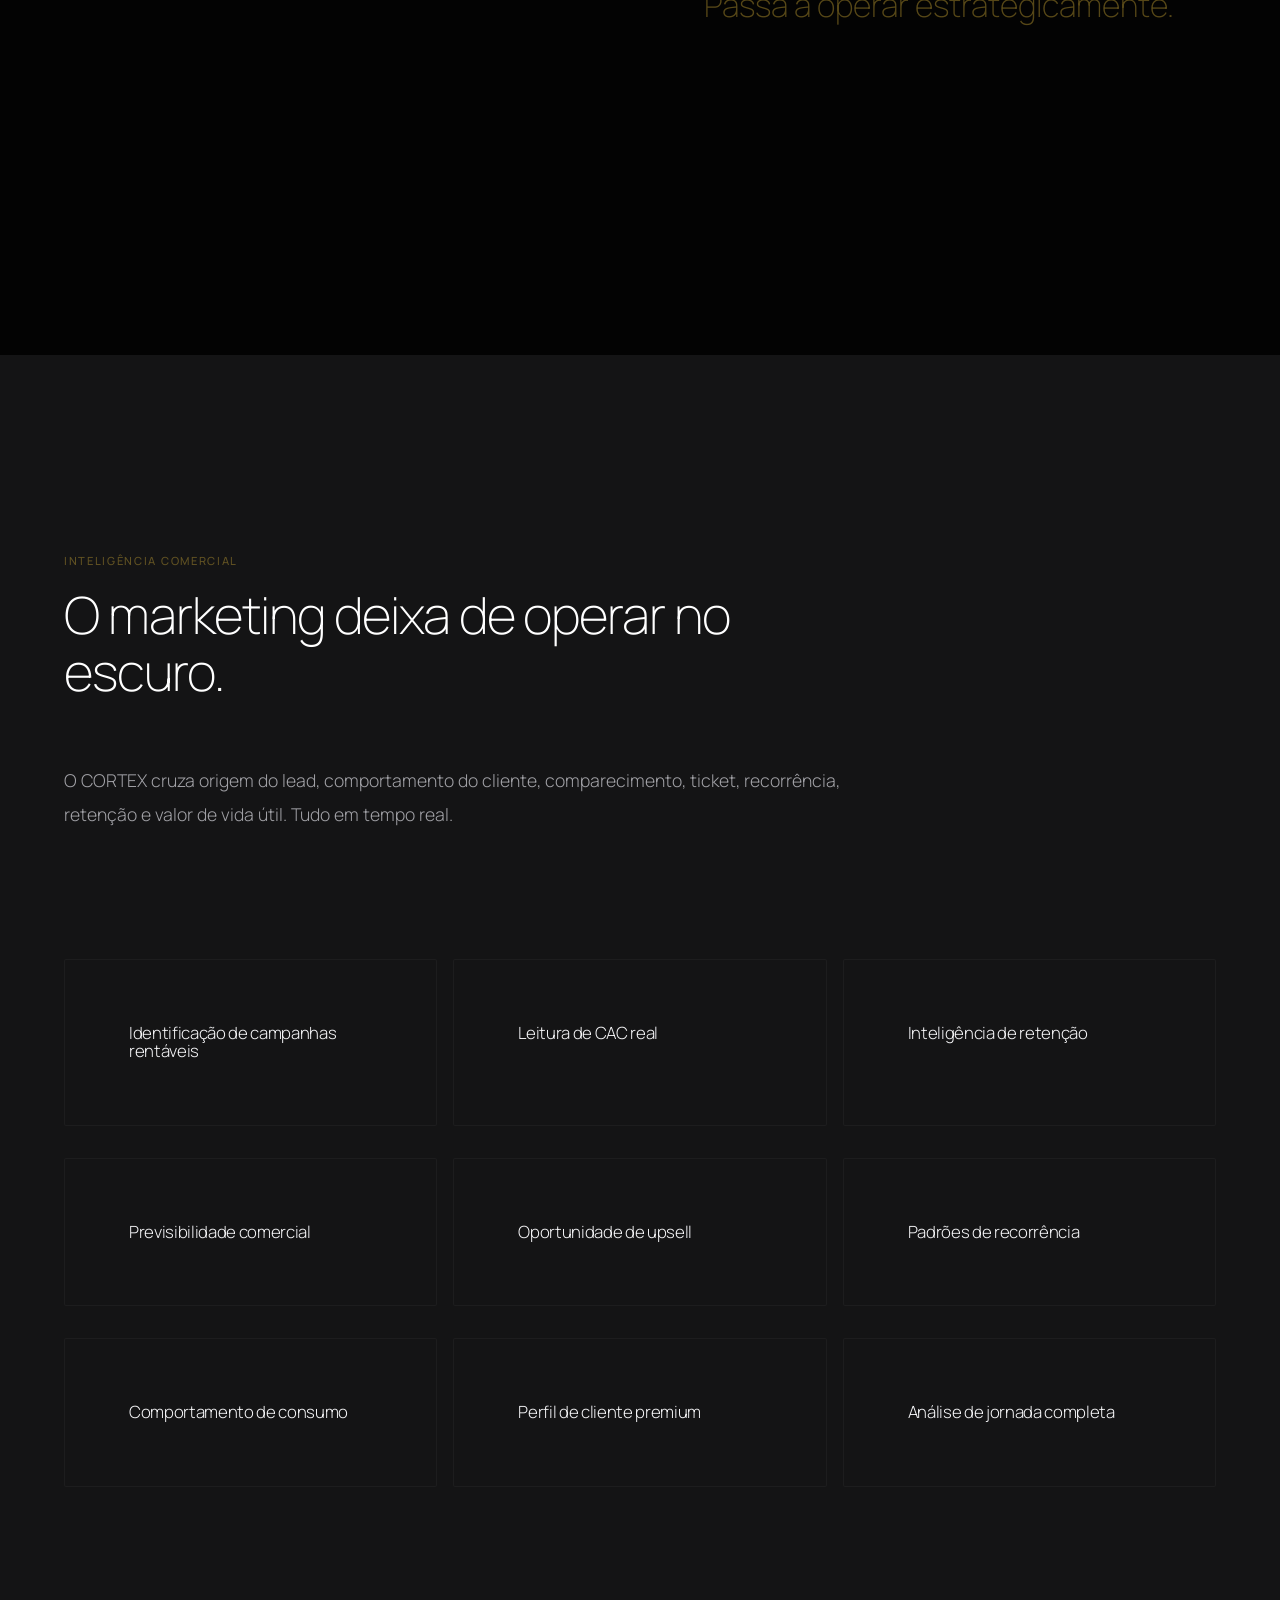
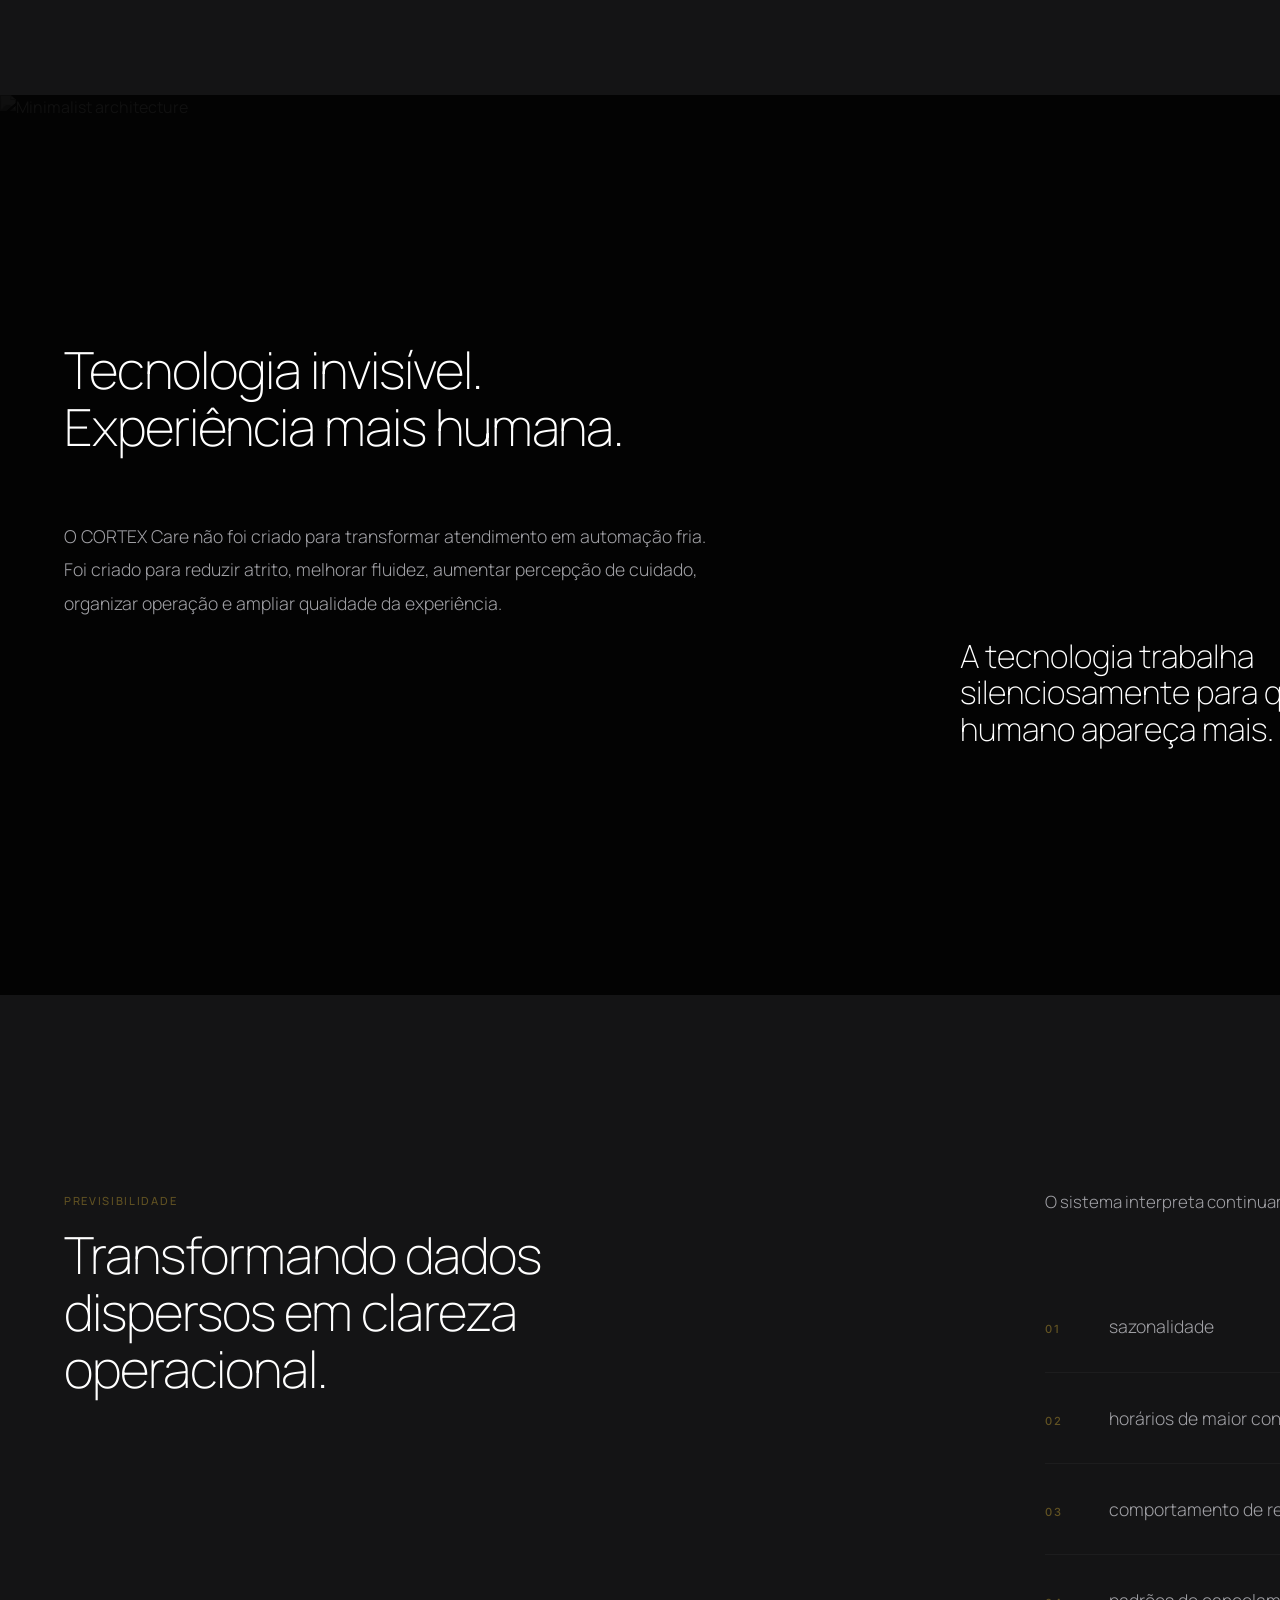
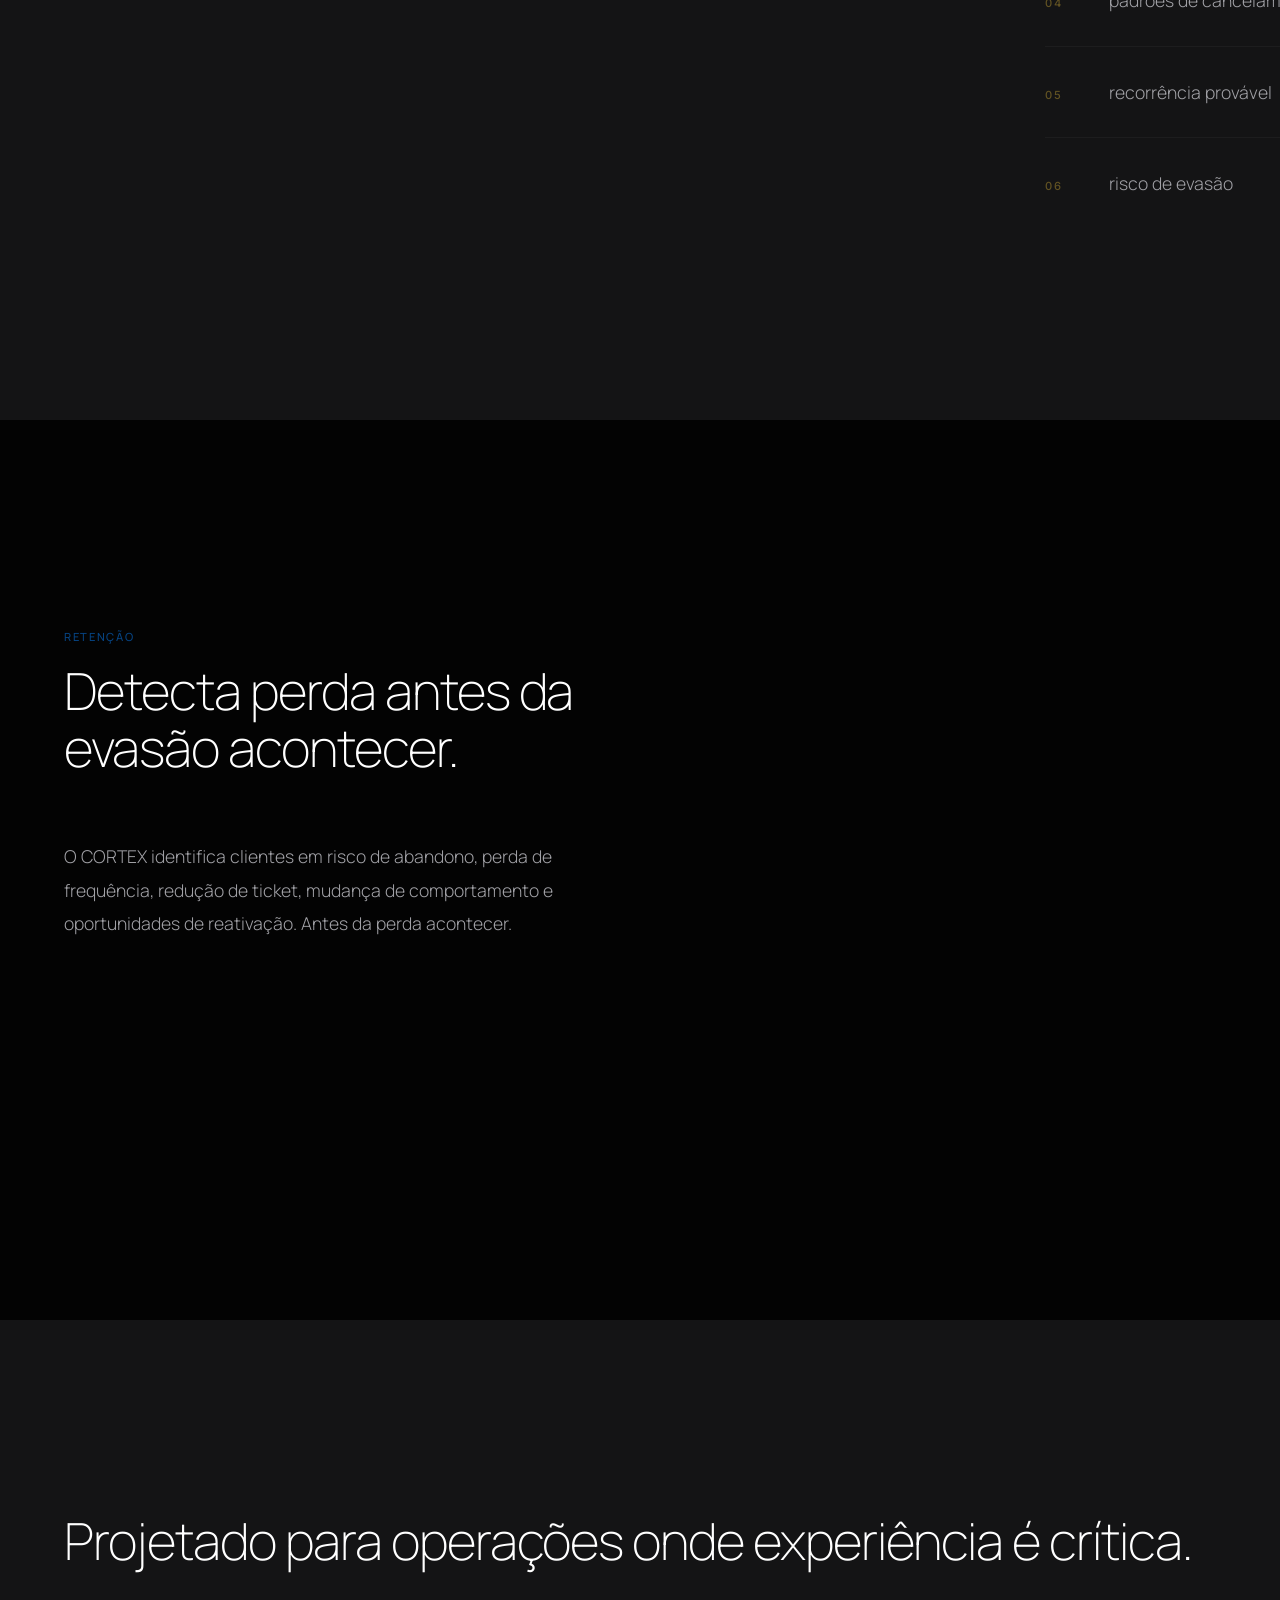
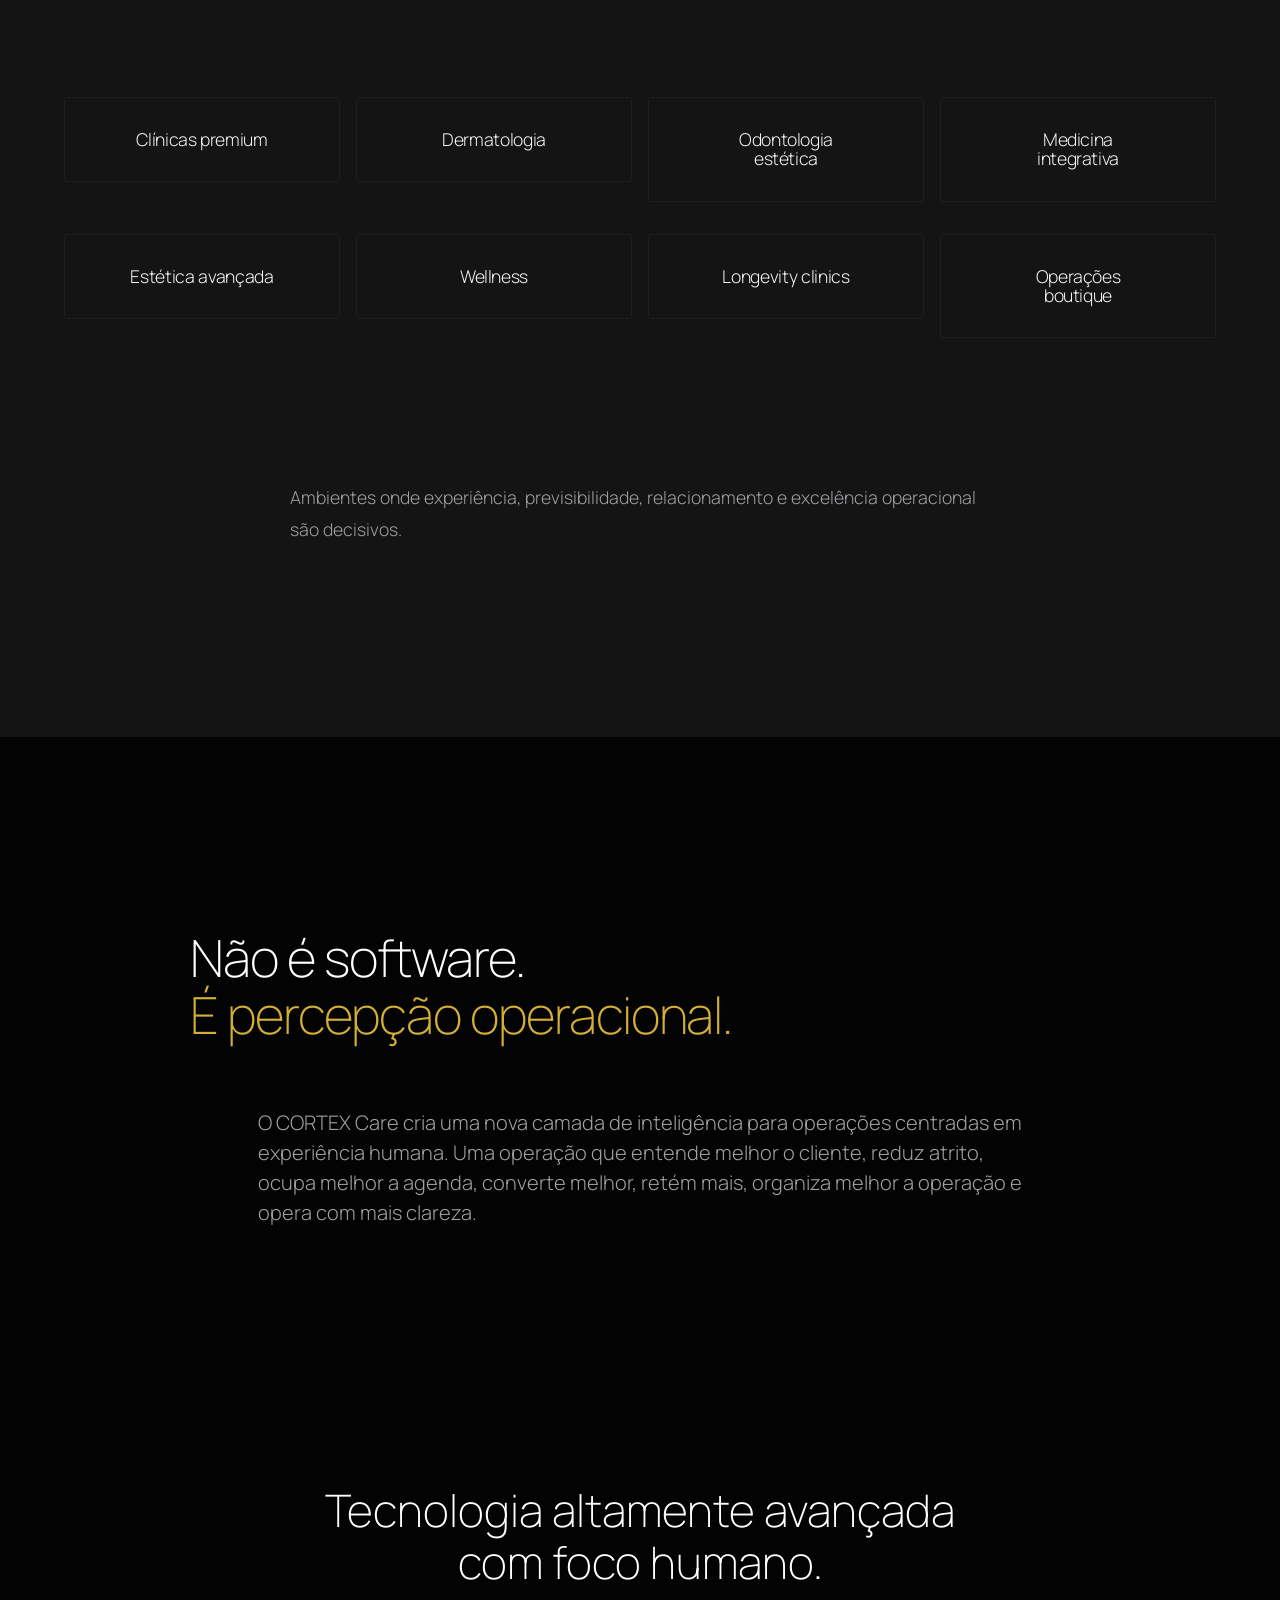
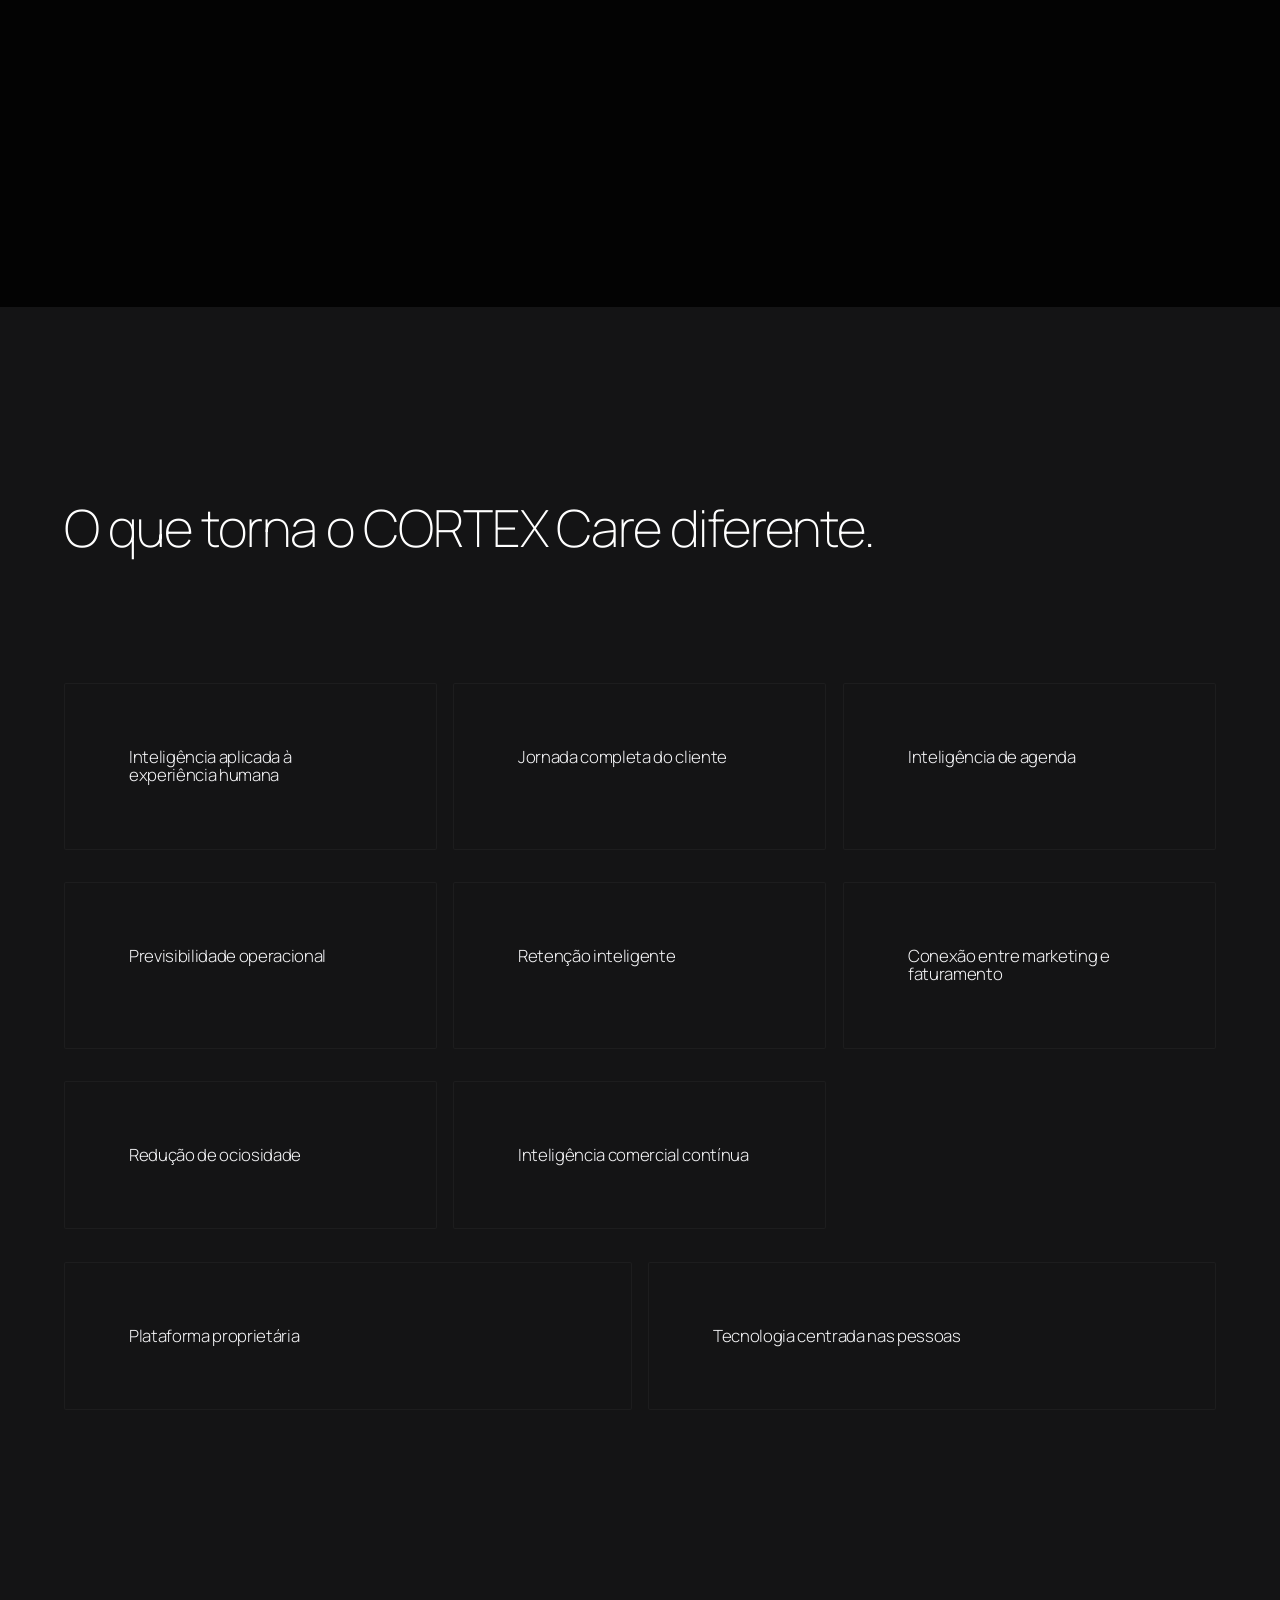
==== commit fa9f35de: "Add favicon link to all HTML files" ====
--- a/cortex-care.html
+++ b/cortex-care.html
@@ -377,6 +377,7 @@
       .journey-step .step-dot, .journey-step .step-dot::after { transition: none; }
     }
   </style>
+  <link rel="icon" type="image/png" href="img/favicon.png">
 </head>
 
 <body>
@@ -1180,3 +1181,4 @@
   </script>
 </body>
 </html>
+
